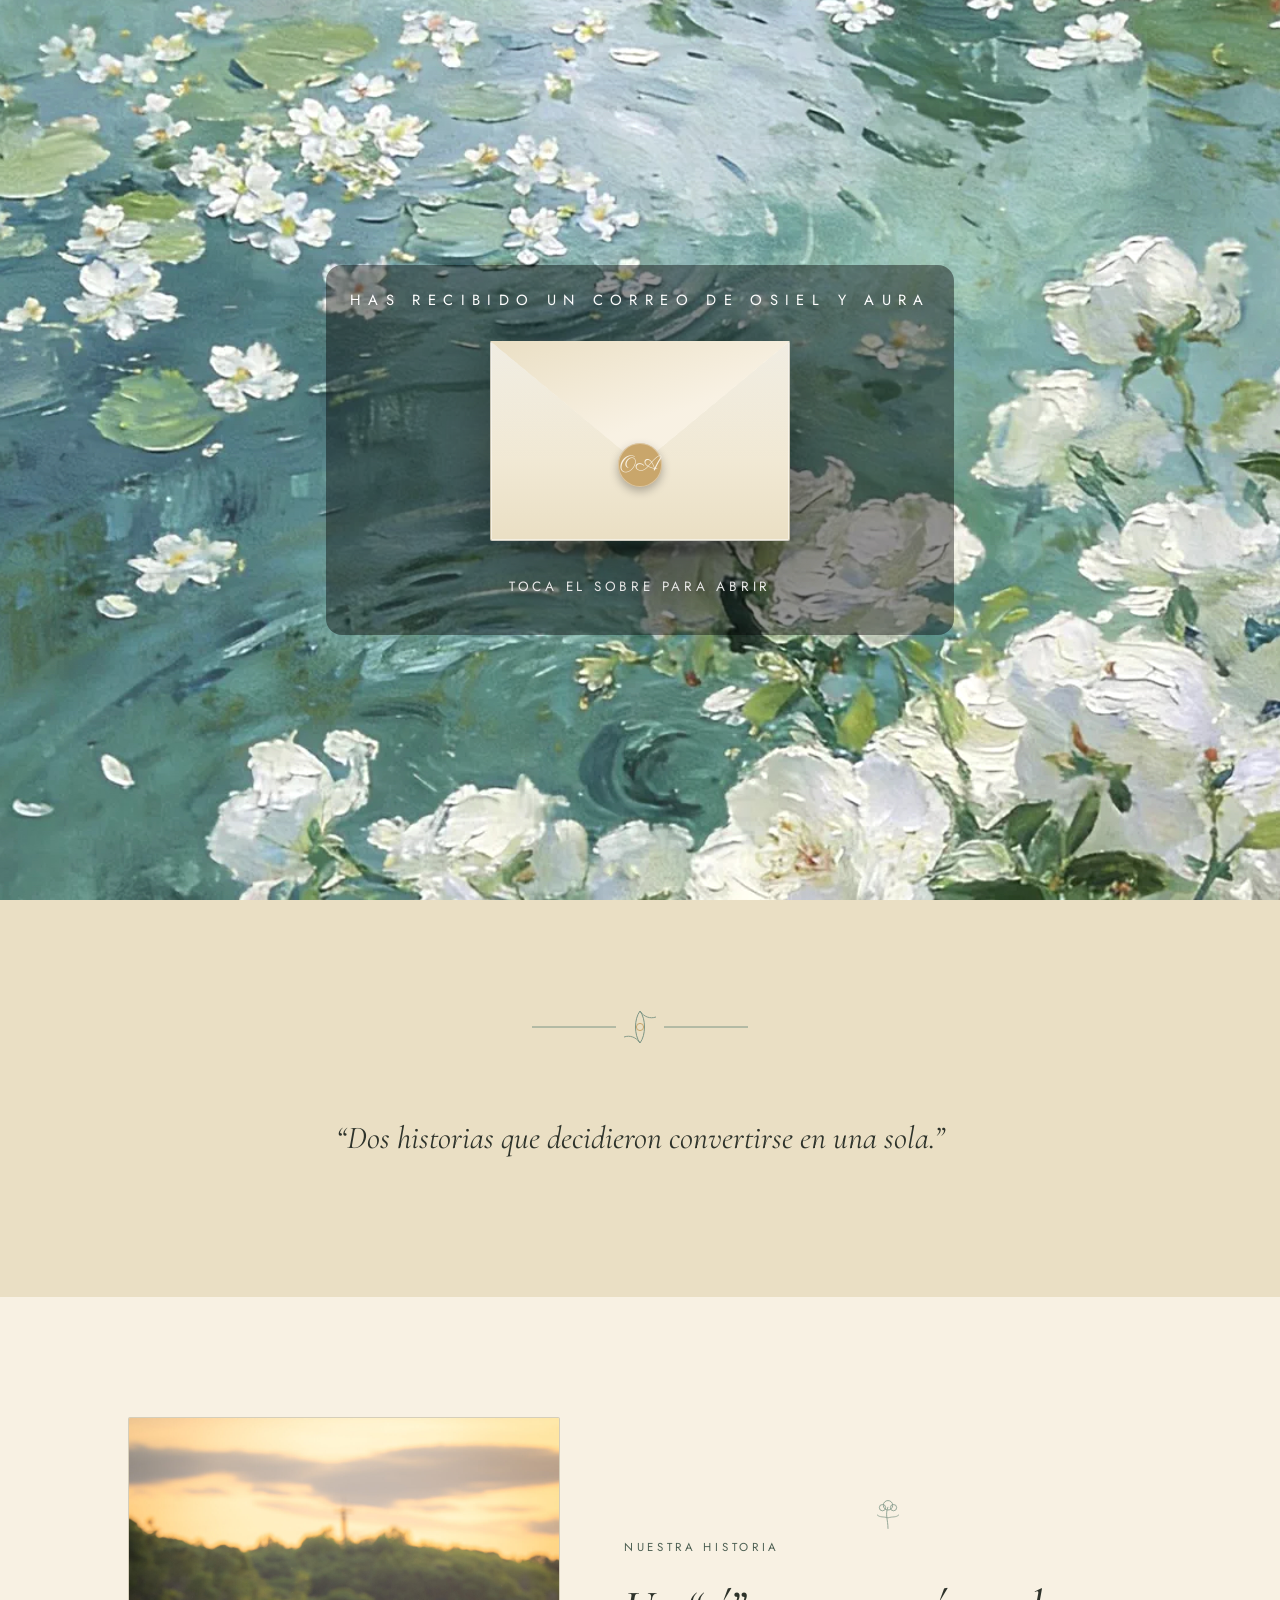
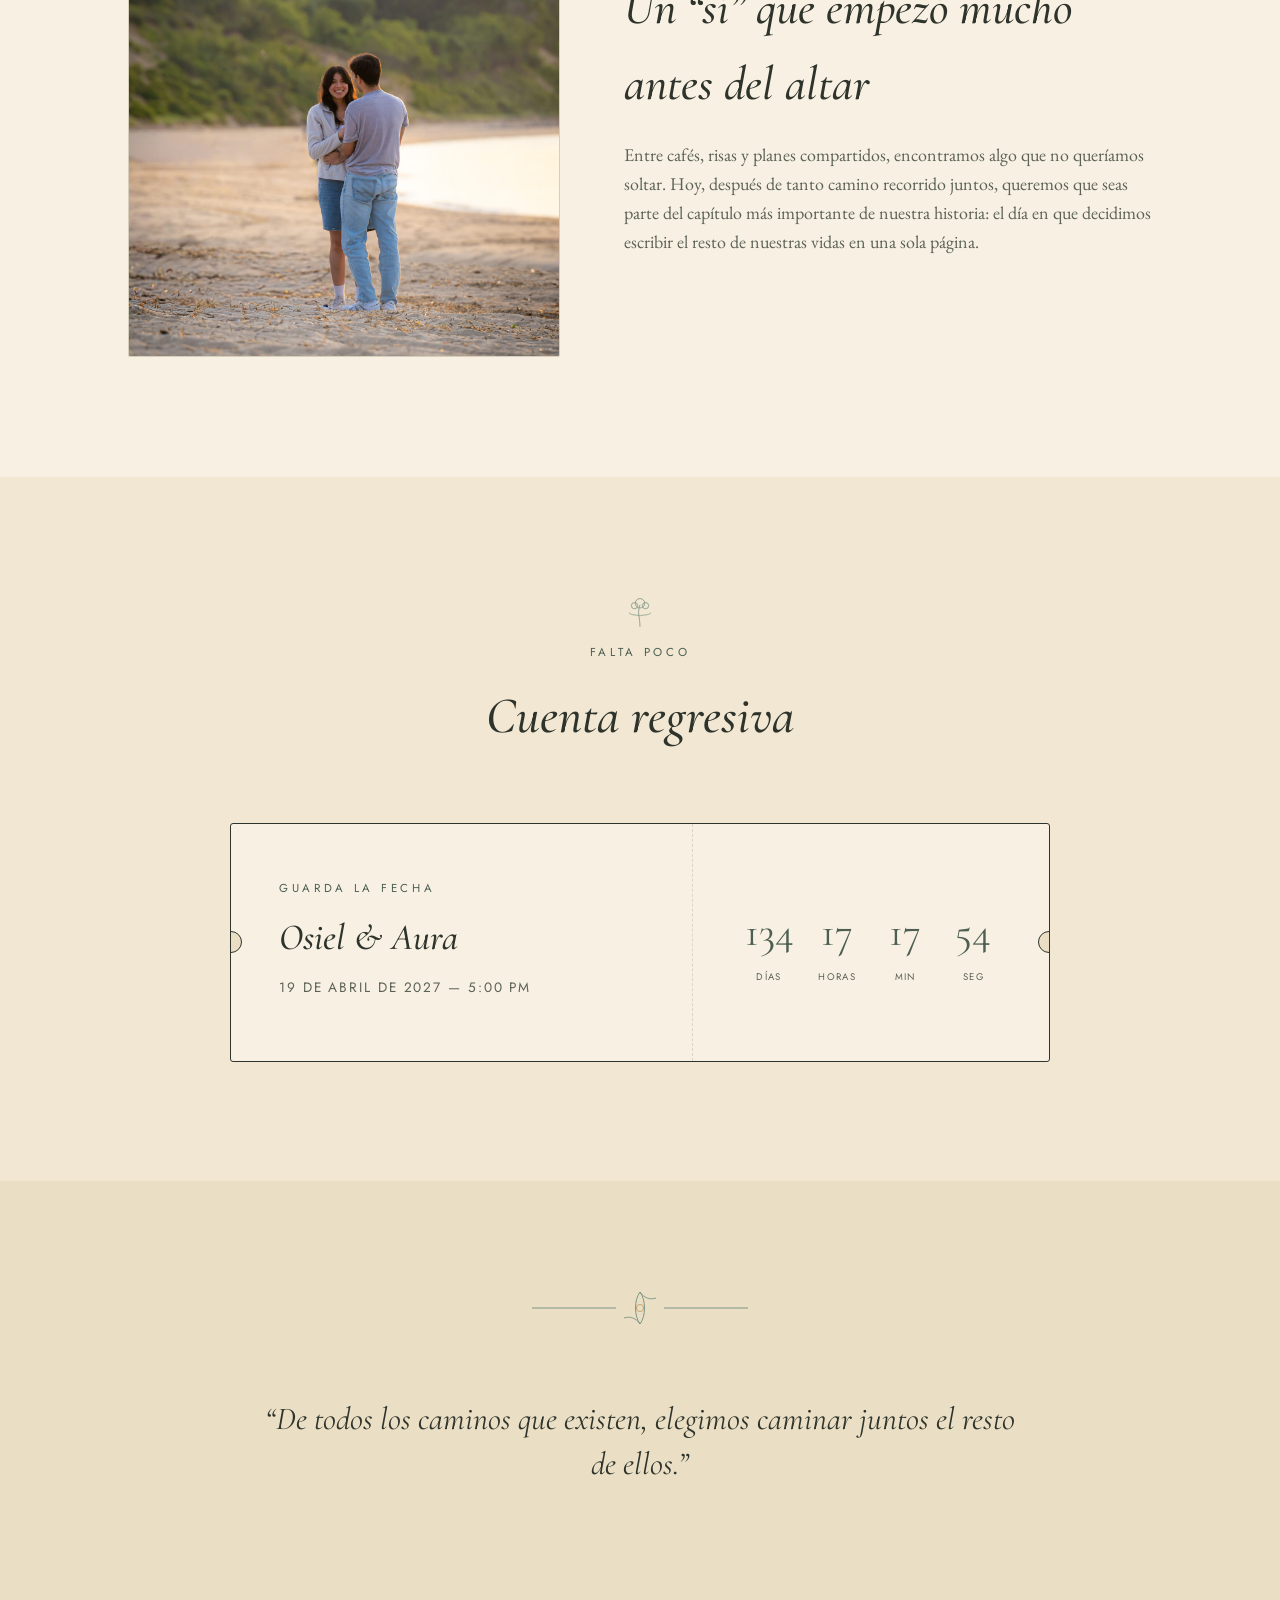
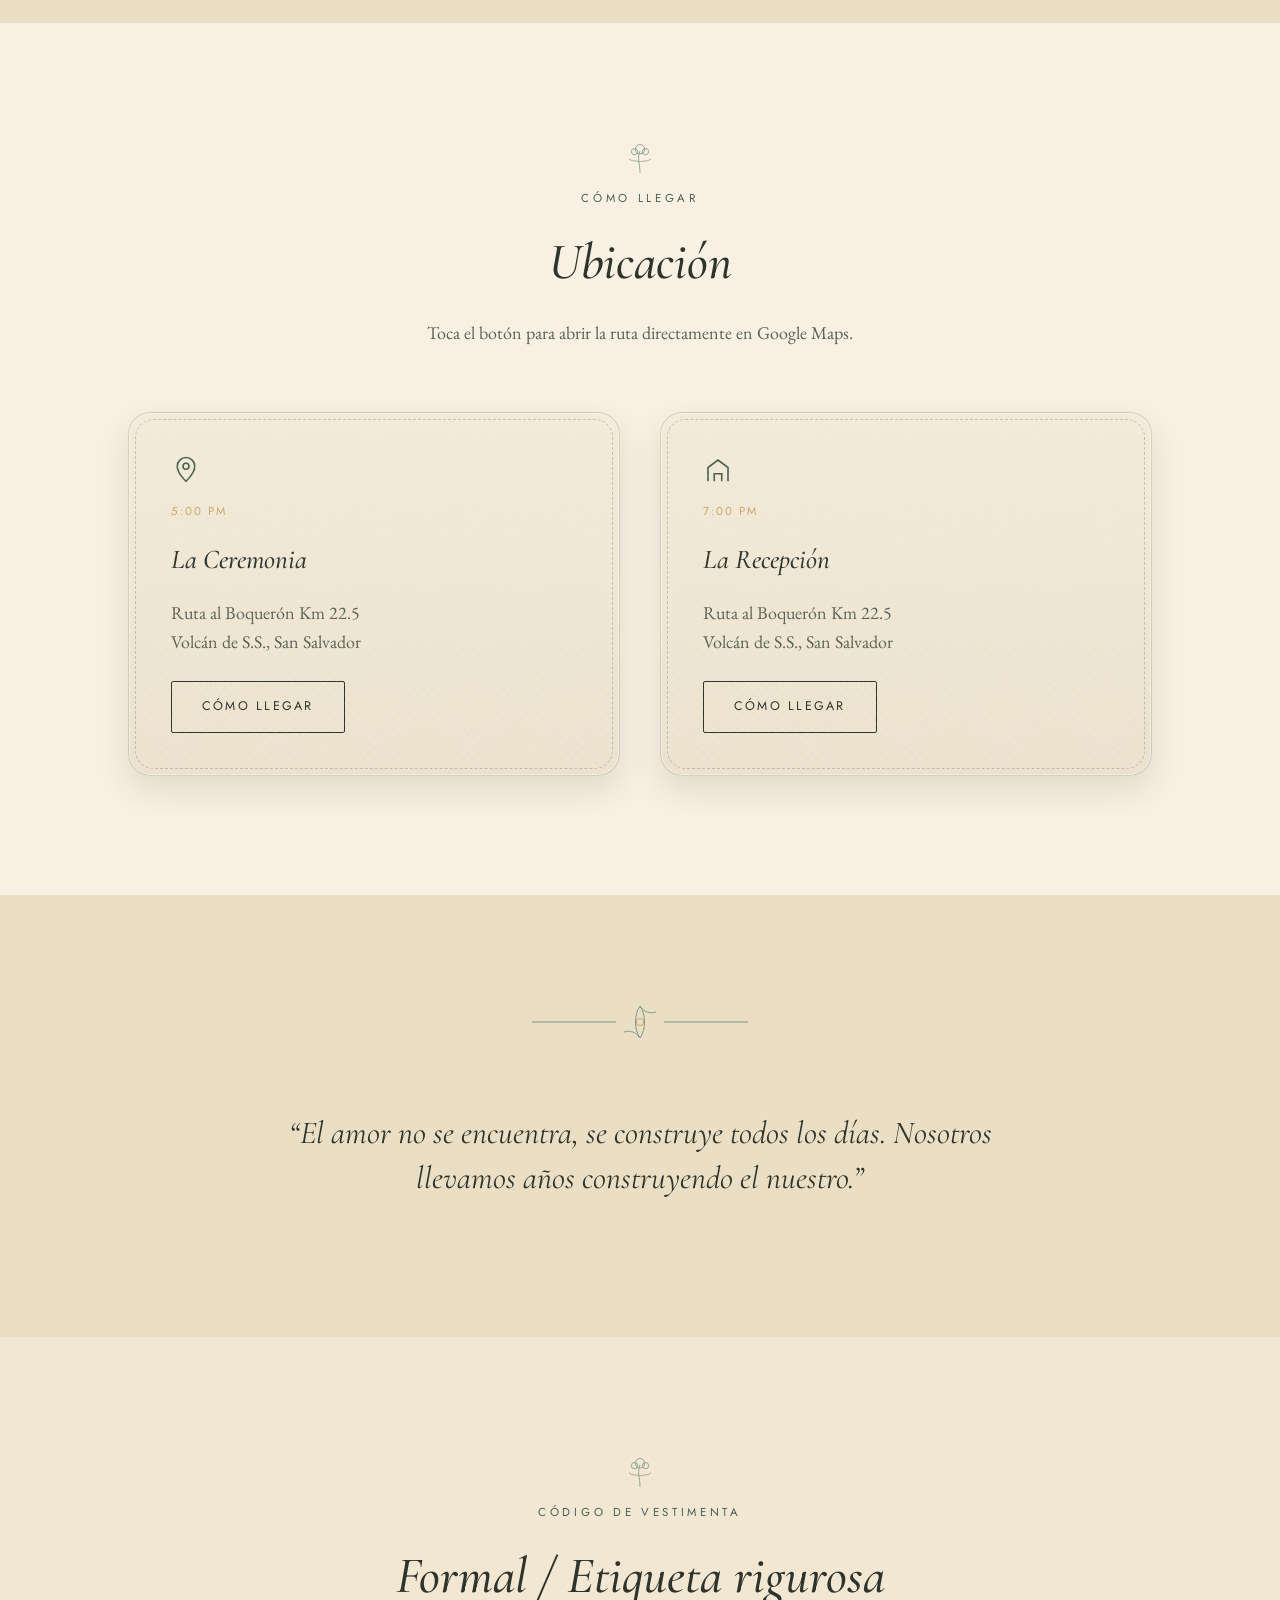
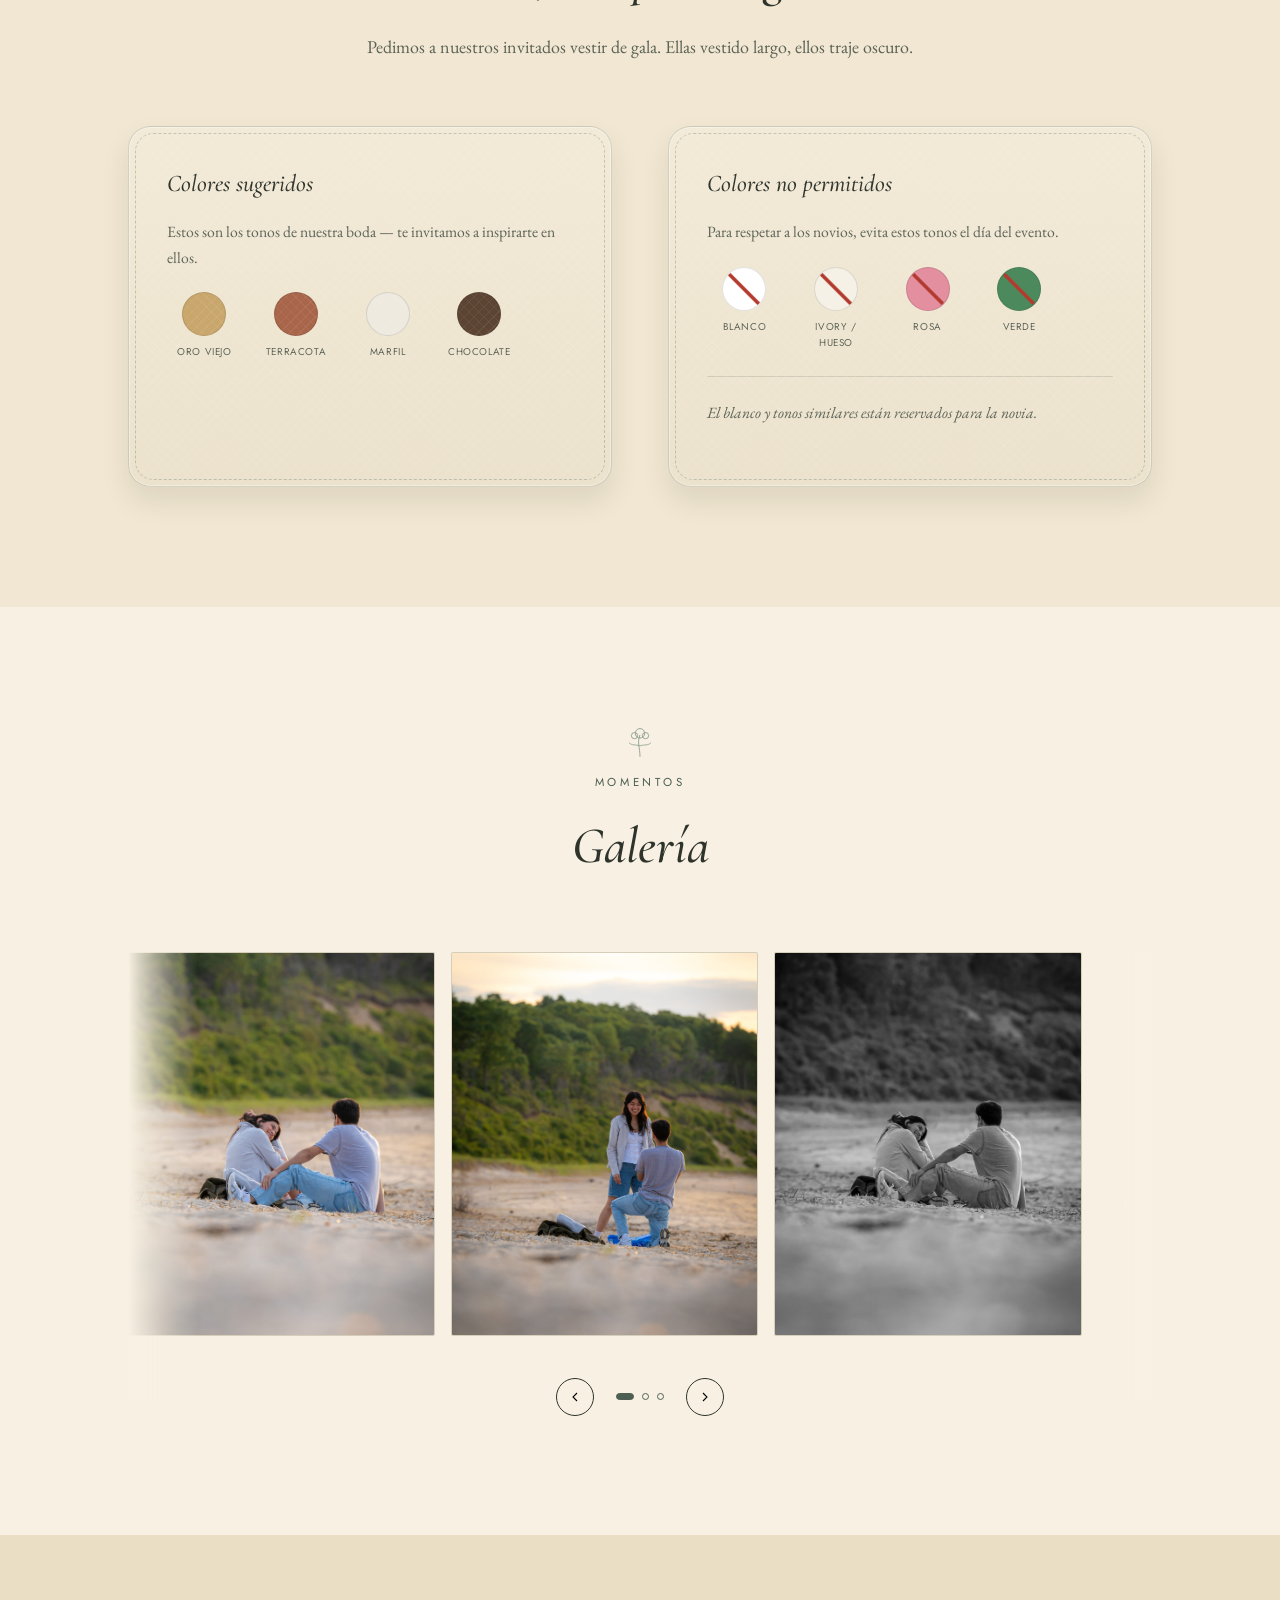
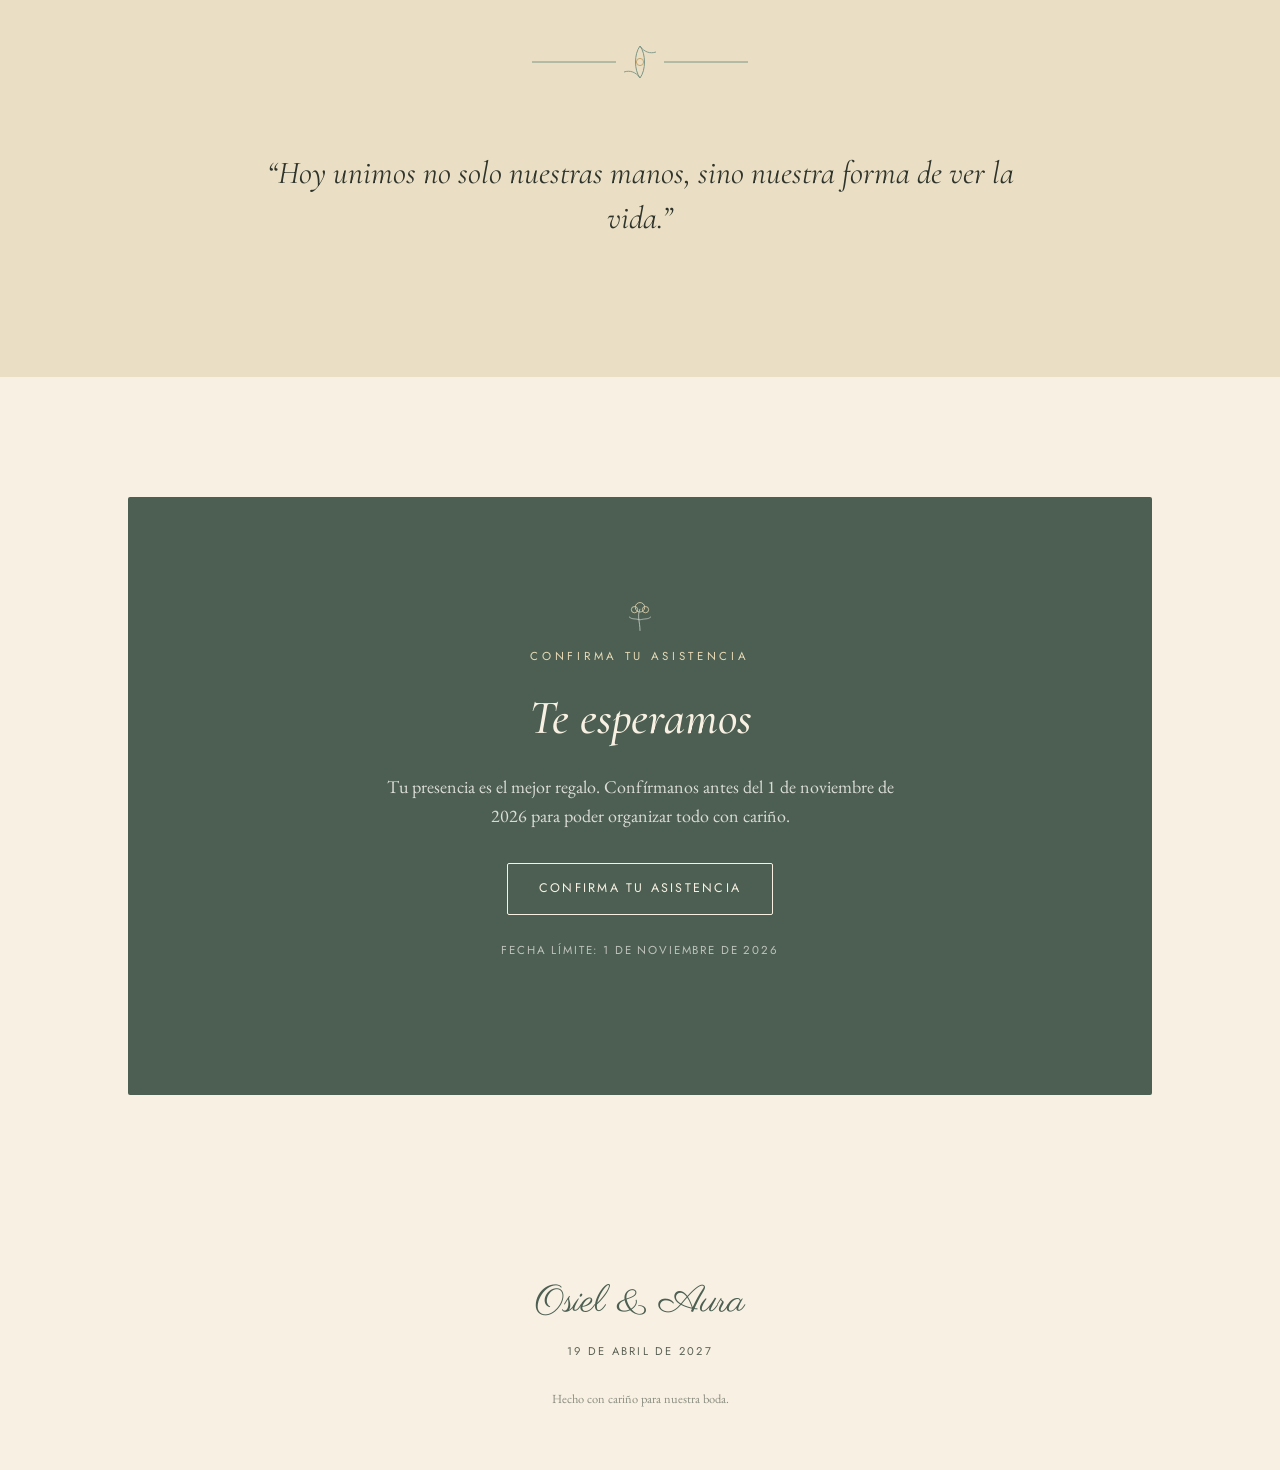
==== boda 2/index.html @ 76472715 "Remove extra intro text and keep envelope initials; update sewn style boxes" ====
<!DOCTYPE html>
<html lang="es">
<head>
<meta charset="UTF-8">
<meta name="viewport" content="width=device-width, initial-scale=1.0">
<title>Osiel &amp; Aura — Nos casamos</title>
<meta name="description" content="Acompáñanos a celebrar la boda de Osiel y Aura, 19 de abril de 2027.">

<link rel="preconnect" href="https://fonts.googleapis.com">
<link rel="preconnect" href="https://fonts.gstatic.com" crossorigin>
<link href="https://fonts.googleapis.com/css2?family=Cormorant+Garamond:ital,wght@0,400;0,500;0,600;1,400;1,500;1,600&family=EB+Garamond:ital,wght@0,400;0,500;1,400&family=Jost:wght@400;500;600&family=Parisienne&display=swap" rel="stylesheet">
<link rel="preload" as="image" href="assets/img/intro-fondo.jpg">

<link rel="stylesheet" href="assets/css/style.css">
</head>
<body class="no-scroll">

<!-- ============ SOBRE DE BIENVENIDA (intro animada) ============ -->
<div class="intro" id="intro" data-intro>
    <div class="intro__bg" data-bg="assets/img/intro-fondo.jpg"></div>
    <noscript><style>.intro__bg{background-image:url('assets/img/intro-fondo.jpg');}</style></noscript>

  <div class="intro__stage">
    <p class="intro__eyebrow reveal is-visible">Has recibido un correo de Osiel y Aura</p>

    <button type="button" class="envelope" data-envelope aria-label="Toca el sobre para abrir">
      <span class="envelope__shadow" aria-hidden="true"></span>

      <span class="envelope__card" aria-hidden="true">
        <span class="envelope__card-mono">O&amp;A</span>
        <span class="envelope__card-names">Osiel <span class="amp">&amp;</span> Aura</span>
        <span class="envelope__card-text">Con la bendición de Dios y nuestras familias,<br>nos casamos</span>
        <span class="envelope__card-date">19 de abril de 2027</span>
      </span>

      <span class="envelope__body" aria-hidden="true"></span>

      <span class="envelope__flap" aria-hidden="true">
        <span class="envelope__lace"><i></i><i></i></span>
      </span>

      <span class="envelope__seal" aria-hidden="true">OA</span>
    </button>

    <p class="intro__hint" data-intro-hint>Toca el sobre para abrir</p>
  </div>
</div>

<!-- ============ NAV ============ -->
<nav class="nav">
  <span class="nav__mono">Osiel &amp; Aura</span>
  <div class="nav__links">
    <a href="#historia">Historia</a>
    <a href="#cuenta">Fecha</a>
    <a href="#ubicacion">Ubicación</a>
    <a href="#vestimenta">Vestimenta</a>
    <a href="#galeria">Galería</a>
    <a href="#rsvp">RSVP</a>
  </div>
</nav>

<!-- ============ HERO ============ -->
<header class="hero">
  <div class="hero__frame" aria-hidden="true"></div>

  <svg class="floral floral--hero-left floral--sway" viewBox="0 0 120 150" fill="none" aria-hidden="true">
    <path d="M8 140 C20 110, 18 80, 40 55 C55 38, 60 20, 56 6" stroke="currentColor" stroke-width="1.1"/>
    <path d="M40 55 C28 50, 18 52, 8 44" stroke="currentColor" stroke-width="1"/>
    <path d="M40 55 C34 66, 24 70, 12 76" stroke="currentColor" stroke-width="1"/>
    <ellipse cx="10" cy="42" rx="10" ry="5" transform="rotate(-30 10 42)" stroke="currentColor" stroke-width="1"/>
    <ellipse cx="8" cy="78" rx="11" ry="5.5" transform="rotate(20 8 78)" stroke="currentColor" stroke-width="1"/>
    <g class="fl-bloom">
      <circle cx="56" cy="6" r="7" stroke="currentColor" stroke-width="1"/>
      <circle cx="50" cy="12" r="5" stroke="currentColor" stroke-width="1"/>
      <circle cx="61" cy="14" r="4.5" stroke="currentColor" stroke-width="1"/>
    </g>
    <circle cx="44" cy="30" r="3.4" stroke="currentColor" stroke-width="1"/>
  </svg>

  <svg class="floral floral--hero-right floral--sway" viewBox="0 0 120 150" fill="none" aria-hidden="true">
    <path d="M8 140 C20 110, 18 80, 40 55 C55 38, 60 20, 56 6" stroke="currentColor" stroke-width="1.1"/>
    <path d="M40 55 C28 50, 18 52, 8 44" stroke="currentColor" stroke-width="1"/>
    <path d="M40 55 C34 66, 24 70, 12 76" stroke="currentColor" stroke-width="1"/>
    <ellipse cx="10" cy="42" rx="10" ry="5" transform="rotate(-30 10 42)" stroke="currentColor" stroke-width="1"/>
    <ellipse cx="8" cy="78" rx="11" ry="5.5" transform="rotate(20 8 78)" stroke="currentColor" stroke-width="1"/>
    <g class="fl-bloom">
      <circle cx="56" cy="6" r="7" stroke="currentColor" stroke-width="1"/>
      <circle cx="50" cy="12" r="5" stroke="currentColor" stroke-width="1"/>
      <circle cx="61" cy="14" r="4.5" stroke="currentColor" stroke-width="1"/>
    </g>
    <circle cx="44" cy="30" r="3.4" stroke="currentColor" stroke-width="1"/>
  </svg>

  <svg class="monogram" viewBox="0 0 100 100" fill="none" aria-hidden="true">
    <circle cx="38" cy="50" r="26" stroke="currentColor" stroke-width="1.4"/>
    <circle cx="62" cy="50" r="26" stroke="currentColor" stroke-width="1.4"/>
  </svg>

  <p class="eyebrow hero__eyebrow">Nos casamos</p>
  <h1>Osiel<span class="amp">&amp;</span>Aura</h1>
  <p class="hero__date">19 de abril de 2027 · 5:00 PM</p>

  <div class="hero__scroll" aria-hidden="true">
    <span>Desliza</span>
    <span class="line"></span>
  </div>
</header>

<!-- ============ FRASE 1 ============ -->
<section class="divider reveal">
  <svg class="divider__leaf" viewBox="0 0 220 46" fill="none" aria-hidden="true">
    <path d="M2 23 H86" stroke="currentColor" stroke-width="1"/>
    <path d="M134 23 H218" stroke="currentColor" stroke-width="1"/>
    <g transform="translate(110 23)">
      <path d="M0 -16 C-6 -8, -6 8, 0 16 C6 8, 6 -8, 0 -16Z" stroke="currentColor" stroke-width="1"/>
      <path d="M0 -16 C4 -10, 10 -8, 16 -10" stroke="currentColor" stroke-width="0.9"/>
      <path d="M0 16 C-4 10, -10 8, -16 10" stroke="currentColor" stroke-width="0.9"/>
      <circle cx="0" cy="0" r="3.6" class="fl-bloom" stroke="currentColor" stroke-width="1"/>
    </g>
  </svg>
  <p>&ldquo;Dos historias que decidieron convertirse en una sola.&rdquo;</p>
</section>

<!-- ============ HISTORIA ============ -->
<section class="section" id="historia">
  <div class="wrap story">
    <div class="story__frame reveal">
      <img src="assets/img/portada.jpg" alt="Osiel y Aura" loading="lazy" decoding="async"
           onerror="this.style.display='none'; this.nextElementSibling.style.display='flex';">
      <div class="placeholder-label" style="display:none; height:100%; align-items:center; justify-content:center;">
        Foto de portada<br>(reemplaza en config.php)
      </div>
    </div>
    <div class="story__text reveal">
      <svg class="floral--head" viewBox="0 0 56 40" fill="none" aria-hidden="true">
        <path d="M28 38 C28 26, 24 20, 28 10" stroke="currentColor" stroke-width="1"/>
        <path d="M28 24 C22 22, 18 24, 14 20" stroke="currentColor" stroke-width="0.9"/>
        <path d="M28 24 C34 22, 38 24, 42 20" stroke="currentColor" stroke-width="0.9"/>
        <g class="fl-bloom">
          <circle cx="28" cy="8" r="6" stroke="currentColor" stroke-width="1"/>
          <circle cx="21" cy="11" r="4" stroke="currentColor" stroke-width="1"/>
          <circle cx="35" cy="11" r="4" stroke="currentColor" stroke-width="1"/>
        </g>
      </svg>
      <span class="eyebrow">Nuestra historia</span>
      <h2>Un “sí” que empezó mucho antes del altar</h2>
      <p>
        Entre cafés, risas y planes compartidos, encontramos algo que no queríamos soltar.
        Hoy, después de tanto camino recorrido juntos, queremos que seas parte del capítulo
        más importante de nuestra historia: el día en que decidimos escribir el resto de
        nuestras vidas en una sola página.
      </p>
    </div>
  </div>
</section>

<!-- ============ CUENTA REGRESIVA ============ -->
<section class="section section--alt" id="cuenta">
  <div class="wrap">
    <div class="section__head reveal">
      <svg class="floral--head" viewBox="0 0 56 40" fill="none" aria-hidden="true">
        <path d="M28 38 C28 26, 24 20, 28 10" stroke="currentColor" stroke-width="1"/>
        <path d="M28 24 C22 22, 18 24, 14 20" stroke="currentColor" stroke-width="0.9"/>
        <path d="M28 24 C34 22, 38 24, 42 20" stroke="currentColor" stroke-width="0.9"/>
        <g class="fl-bloom">
          <circle cx="28" cy="8" r="6" stroke="currentColor" stroke-width="1"/>
          <circle cx="21" cy="11" r="4" stroke="currentColor" stroke-width="1"/>
          <circle cx="35" cy="11" r="4" stroke="currentColor" stroke-width="1"/>
        </g>
      </svg>
      <span class="eyebrow">Falta poco</span>
      <h2>Cuenta regresiva</h2>
    </div>

    <div class="ticket reveal" data-countdown="2027-04-19T17:00:00+00:00">
      <div class="ticket__main">
        <span class="eyebrow">Guarda la fecha</span>
        <h3>Osiel &amp; Aura</h3>
        <p class="fecha">19 de abril de 2027 — 5:00 PM</p>
      </div>
      <div class="ticket__count">
        <div><div class="num" data-days>00</div><div class="lbl">Días</div></div>
        <div><div class="num" data-hours>00</div><div class="lbl">Horas</div></div>
        <div><div class="num" data-minutes>00</div><div class="lbl">Min</div></div>
        <div><div class="num" data-seconds>00</div><div class="lbl">Seg</div></div>
      </div>
    </div>
  </div>
</section>

<!-- ============ FRASE 2 ============ -->
<section class="divider reveal">
  <svg class="divider__leaf" viewBox="0 0 220 46" fill="none" aria-hidden="true">
    <path d="M2 23 H86" stroke="currentColor" stroke-width="1"/>
    <path d="M134 23 H218" stroke="currentColor" stroke-width="1"/>
    <g transform="translate(110 23)">
      <path d="M0 -16 C-6 -8, -6 8, 0 16 C6 8, 6 -8, 0 -16Z" stroke="currentColor" stroke-width="1"/>
      <path d="M0 -16 C4 -10, 10 -8, 16 -10" stroke="currentColor" stroke-width="0.9"/>
      <path d="M0 16 C-4 10, -10 8, -16 10" stroke="currentColor" stroke-width="0.9"/>
      <circle cx="0" cy="0" r="3.6" class="fl-bloom" stroke="currentColor" stroke-width="1"/>
    </g>
  </svg>
  <p>&ldquo;De todos los caminos que existen, elegimos caminar juntos el resto de ellos.&rdquo;</p>
</section>

<!-- ============ UBICACIÓN ============ -->
<section class="section" id="ubicacion">
  <div class="wrap">
    <div class="section__head reveal">
      <svg class="floral--head" viewBox="0 0 56 40" fill="none" aria-hidden="true">
        <path d="M28 38 C28 26, 24 20, 28 10" stroke="currentColor" stroke-width="1"/>
        <path d="M28 24 C22 22, 18 24, 14 20" stroke="currentColor" stroke-width="0.9"/>
        <path d="M28 24 C34 22, 38 24, 42 20" stroke="currentColor" stroke-width="0.9"/>
        <g class="fl-bloom">
          <circle cx="28" cy="8" r="6" stroke="currentColor" stroke-width="1"/>
          <circle cx="21" cy="11" r="4" stroke="currentColor" stroke-width="1"/>
          <circle cx="35" cy="11" r="4" stroke="currentColor" stroke-width="1"/>
        </g>
      </svg>
      <span class="eyebrow">Cómo llegar</span>
      <h2>Ubicación</h2>
      <p>Toca el botón para abrir la ruta directamente en Google Maps.</p>
    </div>

    <div class="venues">
      <div class="venue-card reveal">
        <svg class="venue-card__icon" viewBox="0 0 24 24" fill="none" stroke="currentColor" stroke-width="1.3">
          <path d="M12 21s7-6.4 7-12a7 7 0 1 0-14 0c0 5.6 7 12 7 12Z"/>
          <circle cx="12" cy="9" r="2.4"/>
        </svg>
        <span class="hora">5:00 PM</span>
        <h3>La Ceremonia</h3>
        <p class="dir">Ruta al Boquerón Km 22.5<br>Volcán de S.S., San Salvador</p>
        <a class="btn" href="https://www.google.com/maps/dir/?api=1&amp;destination=13.7523698%2C-89.2667931" target="_blank" rel="noopener">Cómo llegar</a>
      </div>

      <div class="venue-card reveal">
        <svg class="venue-card__icon" viewBox="0 0 24 24" fill="none" stroke="currentColor" stroke-width="1.3">
          <path d="M4 21V10l8-6 8 6v11"/>
          <path d="M9 21v-6h6v6"/>
        </svg>
        <span class="hora">7:00 PM</span>
        <h3>La Recepción</h3>
        <p class="dir">Ruta al Boquerón Km 22.5<br>Volcán de S.S., San Salvador</p>
        <a class="btn" href="https://www.google.com/maps/dir/?api=1&amp;destination=13.7523698%2C-89.2667931" target="_blank" rel="noopener">Cómo llegar</a>
      </div>
    </div>
  </div>
</section>

<!-- ============ FRASE 3 ============ -->
<section class="divider reveal">
  <svg class="divider__leaf" viewBox="0 0 220 46" fill="none" aria-hidden="true">
    <path d="M2 23 H86" stroke="currentColor" stroke-width="1"/>
    <path d="M134 23 H218" stroke="currentColor" stroke-width="1"/>
    <g transform="translate(110 23)">
      <path d="M0 -16 C-6 -8, -6 8, 0 16 C6 8, 6 -8, 0 -16Z" stroke="currentColor" stroke-width="1"/>
      <path d="M0 -16 C4 -10, 10 -8, 16 -10" stroke="currentColor" stroke-width="0.9"/>
      <path d="M0 16 C-4 10, -10 8, -16 10" stroke="currentColor" stroke-width="0.9"/>
      <circle cx="0" cy="0" r="3.6" class="fl-bloom" stroke="currentColor" stroke-width="1"/>
    </g>
  </svg>
  <p>&ldquo;El amor no se encuentra, se construye todos los días. Nosotros llevamos años construyendo el nuestro.&rdquo;</p>
</section>

<!-- ============ VESTIMENTA ============ -->
<section class="section section--alt" id="vestimenta">
  <div class="wrap">
    <div class="section__head reveal">
      <svg class="floral--head" viewBox="0 0 56 40" fill="none" aria-hidden="true">
        <path d="M28 38 C28 26, 24 20, 28 10" stroke="currentColor" stroke-width="1"/>
        <path d="M28 24 C22 22, 18 24, 14 20" stroke="currentColor" stroke-width="0.9"/>
        <path d="M28 24 C34 22, 38 24, 42 20" stroke="currentColor" stroke-width="0.9"/>
        <g class="fl-bloom">
          <circle cx="28" cy="8" r="6" stroke="currentColor" stroke-width="1"/>
          <circle cx="21" cy="11" r="4" stroke="currentColor" stroke-width="1"/>
          <circle cx="35" cy="11" r="4" stroke="currentColor" stroke-width="1"/>
        </g>
      </svg>
      <span class="eyebrow">Código de vestimenta</span>
      <h2>Formal / Etiqueta rigurosa</h2>
      <p>Pedimos a nuestros invitados vestir de gala. Ellas vestido largo, ellos traje oscuro.</p>
    </div>

    <div class="dresscode">
      <div class="dresscode__box reveal">
        <h3>Colores sugeridos</h3>
        <p>Estos son los tonos de nuestra boda — te invitamos a inspirarte en ellos.</p>
        <div class="swatches">
                      <div class="swatch">
              <div class="swatch__dot" style="background:#C9A66B"></div>
              <span class="swatch__name">Oro viejo</span>
            </div>
                      <div class="swatch">
              <div class="swatch__dot" style="background:#A8654A"></div>
              <span class="swatch__name">Terracota</span>
            </div>
                      <div class="swatch">
              <div class="swatch__dot" style="background:#EFEAE0"></div>
              <span class="swatch__name">Marfil</span>
            </div>
                      <div class="swatch">
              <div class="swatch__dot" style="background:#5C4433"></div>
              <span class="swatch__name">Chocolate</span>
            </div>
                  </div>
      </div>

      <div class="dresscode__box reveal">
        <h3>Colores no permitidos</h3>
        <p>Para respetar a los novios, evita estos tonos el día del evento.</p>
        <div class="swatches">
                      <div class="swatch swatch--no">
              <div class="swatch__dot" style="background:#FFFFFF"></div>
              <span class="swatch__name">Blanco</span>
            </div>
                      <div class="swatch swatch--no">
              <div class="swatch__dot" style="background:#F5F1E6"></div>
              <span class="swatch__name">Ivory / Hueso</span>
            </div>
                      <div class="swatch swatch--no">
              <div class="swatch__dot" style="background:#E38FA0"></div>
              <span class="swatch__name">Rosa</span>
            </div>
                      <div class="swatch swatch--no">
              <div class="swatch__dot" style="background:#4C8A5E"></div>
              <span class="swatch__name">Verde</span>
            </div>
                  </div>
        <p class="dresscode__note">El blanco y tonos similares están reservados para la novia.</p>
      </div>
    </div>
  </div>
</section>

<!-- ============ GALERÍA ============ -->
<section class="section" id="galeria">
  <div class="wrap">
    <div class="section__head reveal">
      <svg class="floral--head" viewBox="0 0 56 40" fill="none" aria-hidden="true">
        <path d="M28 38 C28 26, 24 20, 28 10" stroke="currentColor" stroke-width="1"/>
        <path d="M28 24 C22 22, 18 24, 14 20" stroke="currentColor" stroke-width="0.9"/>
        <path d="M28 24 C34 22, 38 24, 42 20" stroke="currentColor" stroke-width="0.9"/>
        <g class="fl-bloom">
          <circle cx="28" cy="8" r="6" stroke="currentColor" stroke-width="1"/>
          <circle cx="21" cy="11" r="4" stroke="currentColor" stroke-width="1"/>
          <circle cx="35" cy="11" r="4" stroke="currentColor" stroke-width="1"/>
        </g>
      </svg>
      <span class="eyebrow">Momentos</span>
      <h2>Galería</h2>
    </div>

    <div class="gallery reveal">
      <div class="gallery__track" data-gallery-track data-autoplay="4200">
                  <div class="gallery__item">
            <img src="assets/img/foto1.jpg" alt="Foto 1 de Osiel y Aura" loading="lazy" decoding="async"
                 onerror="this.style.display='none'; this.nextElementSibling.style.display='flex';">
            <div class="placeholder-label" style="display:none; height:100%; align-items:center; justify-content:center;">
              Foto 1            </div>
          </div>
                  <div class="gallery__item">
            <img src="assets/img/foto2.jpg" alt="Foto 2 de Osiel y Aura" loading="lazy" decoding="async"
                 onerror="this.style.display='none'; this.nextElementSibling.style.display='flex';">
            <div class="placeholder-label" style="display:none; height:100%; align-items:center; justify-content:center;">
              Foto 2            </div>
          </div>
                  <div class="gallery__item">
            <img src="assets/img/foto3.jpg" alt="Foto 3 de Osiel y Aura" loading="lazy" decoding="async"
                 onerror="this.style.display='none'; this.nextElementSibling.style.display='flex';">
            <div class="placeholder-label" style="display:none; height:100%; align-items:center; justify-content:center;">
              Foto 3            </div>
          </div>
              </div>
      <div class="gallery__nav">
        <button type="button" data-gallery-prev aria-label="Foto anterior">
          <svg width="16" height="16" viewBox="0 0 24 24" fill="none" stroke="currentColor" stroke-width="1.6"><path d="M15 18l-6-6 6-6"/></svg>
        </button>
        <div class="gallery__dots" data-gallery-dots></div>
        <button type="button" data-gallery-next aria-label="Foto siguiente">
          <svg width="16" height="16" viewBox="0 0 24 24" fill="none" stroke="currentColor" stroke-width="1.6"><path d="M9 6l6 6-6 6"/></svg>
        </button>
      </div>
    </div>
  </div>
</section>

<!-- ============ FRASE 4 ============ -->
<section class="divider reveal">
  <svg class="divider__leaf" viewBox="0 0 220 46" fill="none" aria-hidden="true">
    <path d="M2 23 H86" stroke="currentColor" stroke-width="1"/>
    <path d="M134 23 H218" stroke="currentColor" stroke-width="1"/>
    <g transform="translate(110 23)">
      <path d="M0 -16 C-6 -8, -6 8, 0 16 C6 8, 6 -8, 0 -16Z" stroke="currentColor" stroke-width="1"/>
      <path d="M0 -16 C4 -10, 10 -8, 16 -10" stroke="currentColor" stroke-width="0.9"/>
      <path d="M0 16 C-4 10, -10 8, -16 10" stroke="currentColor" stroke-width="0.9"/>
      <circle cx="0" cy="0" r="3.6" class="fl-bloom" stroke="currentColor" stroke-width="1"/>
    </g>
  </svg>
  <p>&ldquo;Hoy unimos no solo nuestras manos, sino nuestra forma de ver la vida.&rdquo;</p>
</section>

<!-- ============ RSVP ============ -->
<section class="section" id="rsvp">
  <div class="wrap">
    <div class="rsvp reveal">
      <svg class="floral--head floral--head-light" viewBox="0 0 56 40" fill="none" aria-hidden="true">
        <path d="M28 38 C28 26, 24 20, 28 10" stroke="currentColor" stroke-width="1"/>
        <path d="M28 24 C22 22, 18 24, 14 20" stroke="currentColor" stroke-width="0.9"/>
        <path d="M28 24 C34 22, 38 24, 42 20" stroke="currentColor" stroke-width="0.9"/>
        <g class="fl-bloom">
          <circle cx="28" cy="8" r="6" stroke="currentColor" stroke-width="1"/>
          <circle cx="21" cy="11" r="4" stroke="currentColor" stroke-width="1"/>
          <circle cx="35" cy="11" r="4" stroke="currentColor" stroke-width="1"/>
        </g>
      </svg>
      <span class="eyebrow">Confirma tu asistencia</span>
      <h2>Te esperamos</h2>
      <p>Tu presencia es el mejor regalo. Confírmanos antes del 1 de noviembre de 2026 para poder organizar todo con cariño.</p>
      <a class="btn" href="https://wa.me/520000000000?text=Hola%2C+confirmo+mi+asistencia+a+la+boda+de+Osiel+y+Aura+%F0%9F%92%8D" target="_blank" rel="noopener">
        Confirma tu asistencia
      </a>
      <p class="limite">Fecha límite: 1 de noviembre de 2026</p>
    </div>
  </div>
</section>

<!-- ============ FOOTER ============ -->
<footer>
  <div class="mono">Osiel &amp; Aura</div>
  <div class="fecha">19 de abril de 2027</div>
  <p class="made">Hecho con cariño para nuestra boda.</p>
</footer>

<script src="assets/js/script.js"></script>
</body>
</html>
---- boda 2/assets/css/style.css ----
/* ==========================================================
   OSIEL & AURA — Hoja de estilos
   Sistema de diseño: papel + tinta + salvia + oro viejo
   ========================================================== */

:root{
  /* Paleta "papel de carta" — arena suave + verde salvia neblina + oro,
     tomada de la pintura de flores blancas sobre el agua */
  --paper:      #F8F1E3;
  --paper-2:    #F1E7D2;
  --linen:      #EADFC4;
  --ink:        #2E332B;
  --ink-soft:   #5B6255;
  --sage:       #7C9585;
  --sage-dark:  #4C5F52;
  --sage-mist:  #A9C0AE;
  --gold:       #C9A66B;
  --gold-soft:  #E7D9B6;
  --line:       rgba(46,51,43,0.14);
  --lace:       #FBF7EC;

  --display: "Cormorant Garamond", serif;
  --body:    "EB Garamond", serif;
  --utility: "Jost", sans-serif;
  --script:  "Parisienne", cursive;

  --max-w: 1120px;
  --gap: clamp(1.5rem, 4vw, 3.5rem);
}

*,*::before,*::after{ box-sizing:border-box; }

html{ scroll-behavior:smooth; }

body{
  margin:0;
  background:var(--paper);
  color:var(--ink);
  font-family:var(--body);
  font-size:18px;
  line-height:1.6;
  -webkit-font-smoothing:antialiased;
}

img{ max-width:100%; display:block; }

.wrap{
  max-width:var(--max-w);
  margin-inline:auto;
  padding-inline:clamp(1.25rem, 5vw, 3rem);
}

h1,h2,h3{
  font-family:var(--display);
  font-weight:500;
  margin:0;
  color:var(--ink);
}

.eyebrow{
  font-family:var(--utility);
  font-size:0.72rem;
  letter-spacing:0.32em;
  text-transform:uppercase;
  color:var(--sage-dark);
}

a{ color:inherit; }

/* focus visibility */
a:focus-visible, button:focus-visible{
  outline:2px solid var(--sage);
  outline-offset:3px;
}

@media (prefers-reduced-motion: reduce){
  *{ animation-duration:0.001ms !important; animation-iteration-count:1 !important; transition-duration:0.001ms !important; scroll-behavior:auto !important; }
}

/* ---------- Botón utilidad ---------- */
.btn{
  display:inline-flex;
  align-items:center;
  gap:0.6rem;
  font-family:var(--utility);
  font-size:0.78rem;
  letter-spacing:0.18em;
  text-transform:uppercase;
  text-decoration:none;
  padding:0.95rem 1.9rem;
  border:1px solid var(--ink);
  border-radius:2px;
  color:var(--ink);
  background:transparent;
  cursor:pointer;
  transition:background .35s ease, color .35s ease, border-color .35s ease;
}
.btn:hover{ background:var(--ink); color:var(--paper); }

.btn--solid{ background:var(--sage-dark); color:var(--paper); border-color:var(--sage-dark); }
.btn--solid:hover{ background:var(--ink); border-color:var(--ink); }

/* ==========================================================
   INTRO — Sobre de bienvenida animado
   ========================================================== */
html.locked, body.no-scroll{ overflow:hidden; height:100%; }

.intro{
  position:fixed; inset:0; z-index:200;
  display:flex; align-items:center; justify-content:center;
  overflow:hidden;
  background:var(--ink);
}
.intro__bg{
  position:absolute; inset:0;
  background-size:cover; background-position:center;
  transform:scale(1.08);
  filter:saturate(0.92) brightness(1.02);
  animation:bgDrift 18s ease-in-out infinite alternate;
}
@keyframes bgDrift{
  0%{ transform:scale(1.08) translate(0,0); }
  100%{ transform:scale(1.14) translate(-1.2%, -1%); }
}
.intro__scrim{
  position:absolute; inset:0;
  background:
    linear-gradient(to bottom, rgba(0,0,0,0.52), rgba(0,0,0,0.68) 55%, rgba(0,0,0,0.82)),
    linear-gradient(120deg, rgba(0,0,0,0.25), rgba(201,166,107,0.12));
}
@media (prefers-reduced-motion: reduce){
  .intro__bg{ animation:none !important; }
}

.intro__stage{
  position:relative; z-index:2;
  display:flex; flex-direction:column; align-items:center;
  padding:1.5rem;
  perspective:1600px;
}

.intro__stage::before{
  content:'';
  position:absolute;
  inset:0;
  background:rgba(0,0,0,0.42);
  border-radius:1rem;
  pointer-events:none;
  z-index:-1;
}

.intro__eyebrow{
  font-family:var(--utility);
  font-size:0.92rem;
  letter-spacing:0.5em;
  text-transform:uppercase;
  color:#ffffff;
  margin:0 0 1.8rem;
  text-align:center;
  text-shadow:0 2px 18px rgba(0,0,0,0.5);
}

.intro__hint{
  margin-top:2.2rem;
  font-family:var(--utility);
  font-size:0.84rem;
  letter-spacing:0.28em;
  text-transform:uppercase;
  color:#ffffff;
  text-align:center;
  text-shadow:0 2px 18px rgba(0,0,0,0.5);
  animation:hintPulse 2.4s ease-in-out infinite;
}
@keyframes hintPulse{ 0%,100%{ opacity:0.55; } 50%{ opacity:1; } }

/* ---- El sobre ---- */
.envelope{
  position:relative;
  width:min(78vw, 300px);
  aspect-ratio:3/2;
  background:none;
  border:none;
  padding:0;
  cursor:pointer;
  transform-style:preserve-3d;
  filter:drop-shadow(0 18px 34px rgba(0,0,0,0.4));
}

.envelope__shadow{
  position:absolute; left:6%; right:6%; bottom:-18px; height:22px;
  background:radial-gradient(ellipse at center, rgba(0,0,0,0.45), transparent 70%);
  transition:transform .6s ease, opacity .6s ease;
}

.envelope__body{
  position:absolute; inset:0;
  background:
    linear-gradient(180deg, var(--lace) 0%, var(--linen) 100%);
  border:1px solid rgba(43,46,40,0.22);
  border-radius:2px;
  box-shadow: inset 0 0 0 1px rgba(255,255,255,0.5);
}
.envelope__body::before, .envelope__body::after{
  content:""; position:absolute; top:0; width:52%; height:100%;
  background:linear-gradient(180deg, rgba(43,46,40,0.05), transparent 60%);
}
.envelope__body::before{ left:0; clip-path:polygon(0 0, 100% 50%, 0 100%); }
.envelope__body::after{ right:0; clip-path:polygon(100% 0, 0 50%, 100% 100%); }

.envelope__card{
  position:absolute;
  left:50%; top:14%;
  width:82%; height:78%;
  transform:translate(-50%, 6%) scale(0.9);
  background:var(--paper);
  border:1px solid var(--line);
  border-radius:1px;
  box-shadow:0 10px 24px rgba(0,0,0,0.28);
  display:flex; flex-direction:column; align-items:center; justify-content:center;
  gap:0.35rem;
  padding:1.1rem 0.9rem;
  opacity:0;
  z-index:1;
  transition:transform .9s cubic-bezier(.22,.9,.32,1) .05s, opacity .7s ease .05s;
  text-align:center;
}
.envelope__card-mono{
  font-family:var(--script);
  font-size:1.9rem;
  color:var(--sage-dark);
  line-height:1;
}
.envelope__card-names{
  font-family:var(--display); font-style:italic;
  font-size:1rem;
  color:var(--ink);
  margin-top:0.3rem;
}
.envelope__card-names .amp{ color:var(--gold); padding:0 0.15em; }
.envelope__card-text{
  font-family:var(--body);
  font-size:0.66rem;
  line-height:1.5;
  color:var(--ink-soft);
  margin-top:0.35rem;
  max-width:22ch;
}
.envelope__card-date{
  font-family:var(--utility);
  font-size:0.6rem;
  letter-spacing:0.18em;
  text-transform:uppercase;
  color:var(--gold);
  margin-top:0.5rem;
}

.envelope__flap{
  position:absolute; left:0; top:0; width:100%; height:62%;
  clip-path:polygon(0 0, 100% 0, 50% 100%);
  background:linear-gradient(160deg, var(--linen), var(--paper) 60%);
  border-bottom:1px solid rgba(43,46,40,0.12);
  transform-origin:top center;
  transform-style:preserve-3d;
  transition:transform 1s cubic-bezier(.22,.9,.32,1);
  z-index:2;
  box-shadow:0 1px 0 rgba(43,46,40,0.08);
}

/* Encaje que recorre los dos bordes diagonales de la solapa,
   igual que en los sobres de referencia (se encuentran en la punta inferior) */
.envelope__lace{ position:absolute; inset:0; pointer-events:none; z-index:3; }
.envelope__lace i{
  position:absolute; top:0; left:0;
  width:64.9%; height:13px;
  transform-origin:0 0;
  background-image:
    radial-gradient(circle at 7px 6.5px, transparent 5px, var(--lace) 5.4px, var(--lace) 6.4px, transparent 6.8px);
  background-size:13px 13px;
  background-repeat:repeat-x;
  filter:drop-shadow(0 1px 0 rgba(43,46,40,0.12));
  opacity:0.95;
}
.envelope__lace i:first-child{ transform:rotate(39.6deg); }
.envelope__lace i:last-child{ left:auto; right:0; transform-origin:100% 0; transform:rotate(-39.6deg); }

.envelope__seal{
  position:absolute; left:50%; top:62%; transform:translate(-50%, -50%);
  width:44px; height:44px; border-radius:50%;
  background:var(--gold);
  color:var(--paper);
  display:flex; align-items:center; justify-content:center;
  font-family:var(--script);
  font-size:1.3rem;
  box-shadow:0 4px 10px rgba(0,0,0,0.28), inset 0 0 0 1px rgba(255,255,255,0.35);
  z-index:4;
  transition:opacity .35s ease, transform .5s ease;
}
.envelope.is-open .envelope__seal{
  opacity:0;
  transform:translate(-50%, -50%) scale(0.6);
}

/* ---- Estado abierto ---- */
.envelope.is-open .envelope__flap{
  transform:rotateX(-178deg) translateY(-1px);
  z-index:0;
}
.envelope.is-open .envelope__card{
  transform:translate(-50%, -78%) scale(1);
  opacity:1;
  z-index:3;
  transition:transform 1s cubic-bezier(.22,.9,.32,1) .35s, opacity .6s ease .35s;
}
.envelope.is-open .envelope__shadow{ transform:scaleX(1.15); opacity:0.6; }

/* ---- Salida del sobre / revelado del sitio ---- */
.intro.is-leaving{
  animation:introOut .9s ease forwards;
}
@keyframes introOut{
  0%{ opacity:1; }
  100%{ opacity:0; visibility:hidden; }
}
.intro.is-leaving .intro__stage{
  animation:stageOut .8s ease forwards;
}
@keyframes stageOut{
  0%{ transform:translateY(0) scale(1); opacity:1; }
  100%{ transform:translateY(-24px) scale(0.96); opacity:0; }
}

@media (prefers-reduced-motion: reduce){
  .envelope__flap, .envelope__card, .envelope__shadow{ transition:none !important; }
  .intro.is-leaving, .intro.is-leaving .intro__stage{ animation:none !important; opacity:0 !important; visibility:hidden !important; }
}

/* ==========================================================
   FLORES — ilustración lineal estilo "Bridgerton"
   ========================================================== */
.floral{
  position:absolute;
  pointer-events:none;
  color:var(--sage);
  opacity:0.85;
  z-index:1;
}
.floral .fl-bloom{ color:var(--gold); }
.floral--sway{ animation:florSway 7s ease-in-out infinite; transform-origin:50% 100%; }
@keyframes florSway{
  0%,100%{ transform:rotate(-1.4deg); }
  50%{ transform:rotate(1.6deg); }
}
.floral--hero-left{ top:8%; left:2%; width:clamp(70px,10vw,130px); transform:rotate(-8deg); }
.floral--hero-right{ top:6%; right:2%; width:clamp(70px,10vw,130px); transform:rotate(184deg); }
.floral--head{
  position:relative; display:block; width:44px; margin:0 auto 0.5rem;
  color:var(--sage);
  animation:florSway 6s ease-in-out infinite;
  transform-origin:50% 100%;
}
.floral--head-light{ color:rgba(250,248,243,0.75); }
.floral--head-light .fl-bloom{ color:var(--gold-soft); }
@media (prefers-reduced-motion: reduce){
  .floral--head{ animation:none !important; }
}
.floral--divider{ width:74px; margin:0 auto 1.4rem; }
@media (max-width:640px){
  .floral--hero-left, .floral--hero-right{ width:clamp(52px,16vw,86px); }
}
@media (prefers-reduced-motion: reduce){
  .floral--sway{ animation:none !important; }
}

/* ==========================================================
   NAV
   ========================================================== */
.nav{
  position:fixed; inset-inline:0; top:0; z-index:50;
  display:flex; justify-content:space-between; align-items:center;
  padding:1.1rem clamp(1.25rem, 5vw, 3rem);
  font-family:var(--utility);
  font-size:0.72rem;
  letter-spacing:0.2em;
  text-transform:uppercase;
  background:linear-gradient(to bottom, rgba(250,248,243,.92), rgba(250,248,243,0));
  mix-blend-mode:normal;
}
.nav__mono{ font-family:var(--display); font-style:italic; font-size:1.05rem; letter-spacing:0.02em; }
.nav__links{ display:none; gap:1.8rem; }
@media (min-width:760px){ .nav__links{ display:flex; } }
.nav__links a{ text-decoration:none; opacity:.8; transition:opacity .25s; }
.nav__links a:hover{ opacity:1; }

/* ==========================================================
   HERO
   ========================================================== */
.hero{
  position:relative;
  min-height:100svh;
  display:flex; flex-direction:column; align-items:center; justify-content:center;
  text-align:center;
  padding:6rem 1.5rem 4rem;
  overflow:hidden;
  background:
    radial-gradient(ellipse at 50% 0%, var(--paper-2) 0%, var(--paper) 62%);
}

.hero__frame{
  position:absolute; inset:14px;
  border:1px solid var(--line);
  pointer-events:none;
}
@media (min-width:640px){ .hero__frame{ inset:26px; } }

.monogram{
  width:78px; height:78px;
  margin-bottom:1.6rem;
  color:var(--sage-dark);
  opacity:0;
  animation:rise .9s ease forwards .1s;
}

.hero__eyebrow{
  opacity:0;
  animation:rise .9s ease forwards .3s;
}

.hero h1{
  font-family:var(--script);
  font-weight:400;
  font-style:normal;
  font-size:clamp(3.6rem, 12vw, 8rem);
  line-height:1.05;
  margin:0.6rem 0;
  opacity:0;
  letter-spacing:0.01em;
  animation:riseSoft 1.3s cubic-bezier(.22,.9,.32,1) forwards .45s;
}
.hero h1 .amp{
  display:inline-block;
  font-family:var(--display);
  font-style:italic;
  color:var(--gold);
  font-size:0.5em;
  margin:0 0.12em;
  transform:translateY(-0.1em);
}
@keyframes riseSoft{
  from{ opacity:0; transform:translateY(20px) scale(0.97); }
  to{ opacity:1; transform:translateY(0) scale(1); }
}

.hero__date{
  font-family:var(--utility);
  font-size:0.85rem;
  letter-spacing:0.24em;
  text-transform:uppercase;
  color:var(--ink-soft);
  opacity:0;
  animation:rise .9s ease forwards .6s;
}

.hero__scroll{
  position:absolute; bottom:2.2rem; left:50%; transform:translateX(-50%);
  display:flex; flex-direction:column; align-items:center; gap:0.6rem;
  font-family:var(--utility); font-size:0.68rem; letter-spacing:0.28em; text-transform:uppercase;
  color:var(--ink-soft);
  opacity:0;
  animation:rise .9s ease forwards .9s;
}
.hero__scroll span.line{
  width:1px; height:34px; background:var(--line);
  position:relative; overflow:hidden;
}
.hero__scroll span.line::after{
  content:""; position:absolute; top:-100%; left:0; width:100%; height:100%;
  background:var(--sage);
  animation:drip 2.2s ease-in-out infinite;
}
@keyframes drip{ 0%{ top:-100%;} 60%{ top:100%;} 100%{ top:100%;} }
@keyframes rise{ from{ opacity:0; transform:translateY(14px);} to{ opacity:1; transform:translateY(0);} }

/* ==========================================================
   DIVIDER — frase poética
   ========================================================== */
.divider{
  padding:clamp(3.5rem, 10vw, 6.5rem) 1.5rem;
  text-align:center;
  background:var(--linen);
  position:relative;
}
.divider__leaf{
  width:min(78%, 220px); margin:0 auto 1.6rem;
  color:var(--sage);
}
.divider__leaf .fl-bloom{ color:var(--gold); }
.divider p{
  max-width:760px; margin-inline:auto;
  font-family:var(--display);
  font-style:italic;
  font-size:clamp(1.4rem, 3.4vw, 2rem);
  line-height:1.4;
  color:var(--ink);
}

/* reveal-on-scroll — sutil, con leve escala para sensación más elegante */
.reveal{
  opacity:0;
  transform:translateY(28px) scale(0.985);
  transition:opacity 1.1s cubic-bezier(.22,.9,.32,1), transform 1.1s cubic-bezier(.22,.9,.32,1);
  will-change:opacity, transform;
}
.reveal.is-visible{ opacity:1; transform:translateY(0) scale(1); }

/* ==========================================================
   SECCIÓN genérica
   ========================================================== */
.section{ padding:clamp(4.5rem, 10vw, 7.5rem) 0; }
.section--alt{ background:var(--paper-2); }

.section__head{ text-align:center; max-width:640px; margin:0 auto clamp(2.5rem, 6vw, 4rem); }
.section__head h2{ font-size:clamp(2.1rem, 5vw, 3.2rem); font-style:italic; margin-top:0.7rem; }
.section__head p{ margin-top:0.9rem; color:var(--ink-soft); }

/* ==========================================================
   HISTORIA / QUOTE PRINCIPAL
   ========================================================== */
.story{
  display:grid; gap:clamp(2rem, 6vw, 4rem);
  align-items:center;
}
@media (min-width:860px){ .story{ grid-template-columns: 0.9fr 1.1fr; } }
.story__frame{
  aspect-ratio:4/5;
  background:var(--paper-2);
  border:1px solid var(--line);
  display:flex; align-items:center; justify-content:center;
  position:relative;
  overflow:hidden;
  border-radius:2px;
}
.story__frame img{ width:100%; height:100%; object-fit:cover; }
.story__frame .placeholder-label{
  font-family:var(--utility); font-size:0.7rem; letter-spacing:0.2em; text-transform:uppercase; color:var(--ink-soft);
  text-align:center; padding:1rem;
}
.story__text .eyebrow{ margin-bottom:0.8rem; display:block; }
.story__text h2{ font-size:clamp(2rem, 4.6vw, 3rem); font-style:italic; margin-bottom:1.1rem; }
.story__text p{ color:var(--ink-soft); }

/* ==========================================================
   COUNTDOWN — estilo "boleto"
   ========================================================== */
.ticket{
  position:relative;
  max-width:820px; margin-inline:auto;
  background:var(--paper);
  border:1px solid var(--ink);
  border-radius:3px;
  display:grid;
  grid-template-columns: 1fr;
  overflow:hidden;
}
@media (min-width:700px){ .ticket{ grid-template-columns: 1.3fr 1fr; } }

.ticket::before, .ticket::after{
  content:""; position:absolute; width:22px; height:22px; background:var(--linen);
  border:1px solid var(--ink); border-radius:50%;
  top:50%; transform:translateY(-50%);
}
.ticket::before{ left:-11px; }
.ticket::after{ right:-11px; }
@media (max-width:699px){ .ticket::before,.ticket::after{ display:none; } }

.ticket__main{
  padding:clamp(2rem,5vw,3rem);
  border-bottom:1px dashed var(--line);
}
@media (min-width:700px){ .ticket__main{ border-bottom:none; border-right:1px dashed var(--line); } }

.ticket__main h3{ font-style:italic; font-size:clamp(1.7rem,3.4vw,2.3rem); margin-top:0.5rem; }
.ticket__main .fecha{ font-family:var(--utility); letter-spacing:0.14em; color:var(--ink-soft); margin-top:0.6rem; font-size:0.85rem; text-transform:uppercase; }

.ticket__count{
  padding:clamp(2rem,5vw,3rem);
  display:grid; grid-template-columns:repeat(4,1fr); gap:0.8rem;
  align-content:center;
}
.ticket__count .num{
  font-family:var(--display); font-size:clamp(1.9rem,4vw,2.6rem); text-align:center; color:var(--sage-dark);
}
.ticket__count .lbl{
  font-family:var(--utility); font-size:0.6rem; letter-spacing:0.14em; text-transform:uppercase; text-align:center; color:var(--ink-soft); margin-top:0.3rem;
}

/* ==========================================================
   UBICACIÓN — tarjetas
   ========================================================== */
.venues{
  display:grid; gap:clamp(1.5rem, 4vw, 2.5rem);
}
@media (min-width:760px){ .venues{ grid-template-columns:1fr 1fr; } }

.venue-card{
  position:relative;
  overflow:hidden;
  background:linear-gradient(180deg, rgba(242,234,216,0.98), rgba(235,225,204,0.98));
  border:1px solid rgba(76,95,82,0.18);
  padding:clamp(2rem,4vw,2.6rem);
  border-radius:1.4rem;
  display:flex; flex-direction:column; gap:1.1rem;
  box-shadow:0 14px 32px rgba(46,51,43,0.12), inset 0 0 0 1px rgba(255,255,255,0.35);
  transition:transform .5s cubic-bezier(.22,.9,.32,1), box-shadow .5s ease, border-color .5s ease;
}
.venue-card::before{
  content:'';
  position:absolute;
  inset:0;
  pointer-events:none;
  border-radius:inherit;
  background:
    repeating-linear-gradient(45deg, transparent 0 6px, rgba(255,255,255,0.18) 6px 7px),
    repeating-linear-gradient(-45deg, transparent 0 6px, rgba(255,255,255,0.18) 6px 7px);
  opacity:0.35;
}
.venue-card::after{
  content:'';
  position:absolute;
  inset:6px;
  pointer-events:none;
  border-radius:1.15rem;
  border:1px dashed rgba(76,95,82,0.28);
}
.venue-card:hover{
  transform:translateY(-6px);
  box-shadow:0 26px 56px rgba(46,51,43,0.20), 0 14px 28px rgba(46,51,43,0.14);
  border-color:rgba(76,95,82,0.22);
}
.venue-card__icon{ width:30px; height:30px; color:var(--sage-dark); }
.venue-card h3{ font-style:italic; font-size:1.7rem; }
.venue-card .hora{
  font-family:var(--utility); font-size:0.72rem; letter-spacing:0.18em; text-transform:uppercase; color:var(--gold);
}
.venue-card p.dir{ color:var(--ink-soft); margin:0; }
.venue-card .btn{ align-self:flex-start; margin-top:0.4rem; }

/* ==========================================================
   VESTIMENTA
   ========================================================== */
.dresscode{
  display:grid; gap:clamp(2rem,5vw,3.5rem);
}
@media (min-width:860px){ .dresscode{ grid-template-columns:1fr 1fr; } }

.dresscode__box{
  position:relative;
  overflow:hidden;
  padding:clamp(1.8rem,4vw,2.4rem);
  border-radius:1.4rem;
  background:linear-gradient(180deg, rgba(242,234,216,0.98), rgba(235,225,204,0.98));
  border:1px solid rgba(76,95,82,0.18);
  box-shadow:0 14px 28px rgba(46,51,43,0.10), inset 0 0 0 1px rgba(255,255,255,0.35);
}
.dresscode__box::before{
  content:'';
  position:absolute;
  inset:0;
  pointer-events:none;
  border-radius:inherit;
  background:
    repeating-linear-gradient(45deg, transparent 0 6px, rgba(255,255,255,0.18) 6px 7px),
    repeating-linear-gradient(-45deg, transparent 0 6px, rgba(255,255,255,0.18) 6px 7px);
  opacity:0.35;
}
.dresscode__box::after{
  content:'';
  position:absolute;
  inset:6px;
  pointer-events:none;
  border-radius:1.15rem;
  border:1px dashed rgba(76,95,82,0.28);
}
.dresscode__box h3{ font-style:italic; font-size:1.5rem; margin-bottom:0.3rem; }
.dresscode__box > p{ color:var(--ink-soft); margin-bottom:1.4rem; font-size:0.98rem; }

.swatches{ display:flex; flex-wrap:wrap; gap:1.1rem; }
.swatch{ display:flex; flex-direction:column; align-items:center; gap:0.5rem; width:74px; }
.swatch__dot{ width:44px; height:44px; border-radius:50%; border:1px solid var(--line); }
.swatch__name{ font-family:var(--utility); font-size:0.62rem; letter-spacing:0.06em; text-transform:uppercase; text-align:center; color:var(--ink-soft); }

.swatch--no .swatch__dot{ position:relative; }
.swatch--no .swatch__dot::after{
  content:""; position:absolute; inset:0; border-radius:50%;
  background:linear-gradient(to top right, transparent 46%, #B33A2E 48%, #B33A2E 52%, transparent 54%);
}

.dresscode__note{
  margin-top:1.6rem; padding-top:1.4rem; border-top:1px solid var(--line);
  font-size:0.92rem; color:var(--ink-soft); font-style:italic;
}

/* ==========================================================
   GALERÍA / CARRUSEL
   ========================================================== */
.gallery{ position:relative; }
.gallery::before, .gallery::after{
  content:""; position:absolute; top:0; bottom:1rem; width:clamp(24px,6vw,70px);
  z-index:2; pointer-events:none;
}
.gallery::before{ left:0; background:linear-gradient(to right, var(--paper), transparent); }
.gallery::after{ right:0; background:linear-gradient(to left, var(--paper), transparent); }
.gallery__track{
  display:flex; gap:1rem;
  overflow-x:auto;
  scroll-snap-type:x mandatory;
  scroll-behavior:smooth;
  padding-bottom:1rem;
  scrollbar-width:thin;
  scrollbar-color:var(--sage) var(--linen);
}
.gallery__track::-webkit-scrollbar{ height:6px; }
.gallery__track::-webkit-scrollbar-thumb{ background:var(--sage); border-radius:4px; }
.gallery__track::-webkit-scrollbar-track{ background:var(--linen); }

.gallery__item{
  scroll-snap-align:center;
  flex:0 0 78%;
  aspect-ratio:4/5;
  background:var(--paper-2);
  border:1px solid var(--line);
  border-radius:2px;
  overflow:hidden;
  display:flex; align-items:center; justify-content:center;
}
@media (min-width:640px){ .gallery__item{ flex-basis:44%; } }
@media (min-width:1000px){ .gallery__item{ flex-basis:30%; } }
.gallery__item img{
  width:100%; height:100%; object-fit:cover;
  transition:transform 8s cubic-bezier(.22,.9,.32,1);
}
.gallery__item.is-active img{ transform:scale(1.06); }
.gallery__item .placeholder-label{
  font-family:var(--utility); font-size:0.7rem; letter-spacing:0.16em; text-transform:uppercase; color:var(--ink-soft);
}

.gallery__nav{ display:flex; justify-content:center; align-items:center; gap:1.4rem; margin-top:1.6rem; }
.gallery__nav button{
  width:38px; height:38px; border-radius:50%; border:1px solid var(--ink);
  background:transparent; cursor:pointer;
  display:flex; align-items:center; justify-content:center;
  transition:background .3s, color .3s, transform .3s;
}
.gallery__nav button:hover{ background:var(--ink); color:var(--paper); transform:scale(1.06); }

.gallery__dots{ display:flex; gap:0.5rem; }
.gallery__dots button{
  width:7px; height:7px; padding:0; border-radius:50%;
  border:1px solid var(--sage-dark); background:transparent;
  cursor:pointer; transition:background .35s, width .35s, transform .35s;
}
.gallery__dots button.is-active{ background:var(--sage-dark); width:18px; border-radius:4px; }

/* ==========================================================
   RSVP
   ========================================================== */
.rsvp{
  text-align:center;
  background:var(--sage-dark);
  color:var(--paper);
  padding:clamp(4rem,10vw,6.5rem) 1.5rem;
  border-radius:2px;
}
.rsvp .eyebrow{ color:var(--gold-soft); }
.rsvp h2{ color:var(--paper); font-style:italic; font-size:clamp(2rem,5vw,3rem); margin:0.7rem 0 1rem; }
.rsvp p{ color:rgba(250,248,243,0.82); max-width:520px; margin:0 auto 2rem; }
.rsvp .btn{ border-color:var(--paper); color:var(--paper); }
.rsvp .btn:hover{ background:var(--paper); color:var(--sage-dark); }
.rsvp .limite{ margin-top:1.6rem; font-family:var(--utility); font-size:0.72rem; letter-spacing:0.16em; text-transform:uppercase; color:rgba(250,248,243,0.65); }

/* ==========================================================
   FOOTER
   ========================================================== */
footer{
  text-align:center; padding:3.5rem 1.5rem 3rem;
  background:var(--paper);
}
footer .mono{ font-family:var(--script); font-size:2.4rem; color:var(--sage-dark); }
footer .fecha{ font-family:var(--utility); font-size:0.7rem; letter-spacing:0.2em; text-transform:uppercase; color:var(--ink-soft); margin-top:0.6rem; }
footer .made{ margin-top:1.8rem; font-size:0.78rem; color:var(--ink-soft); opacity:.7; }
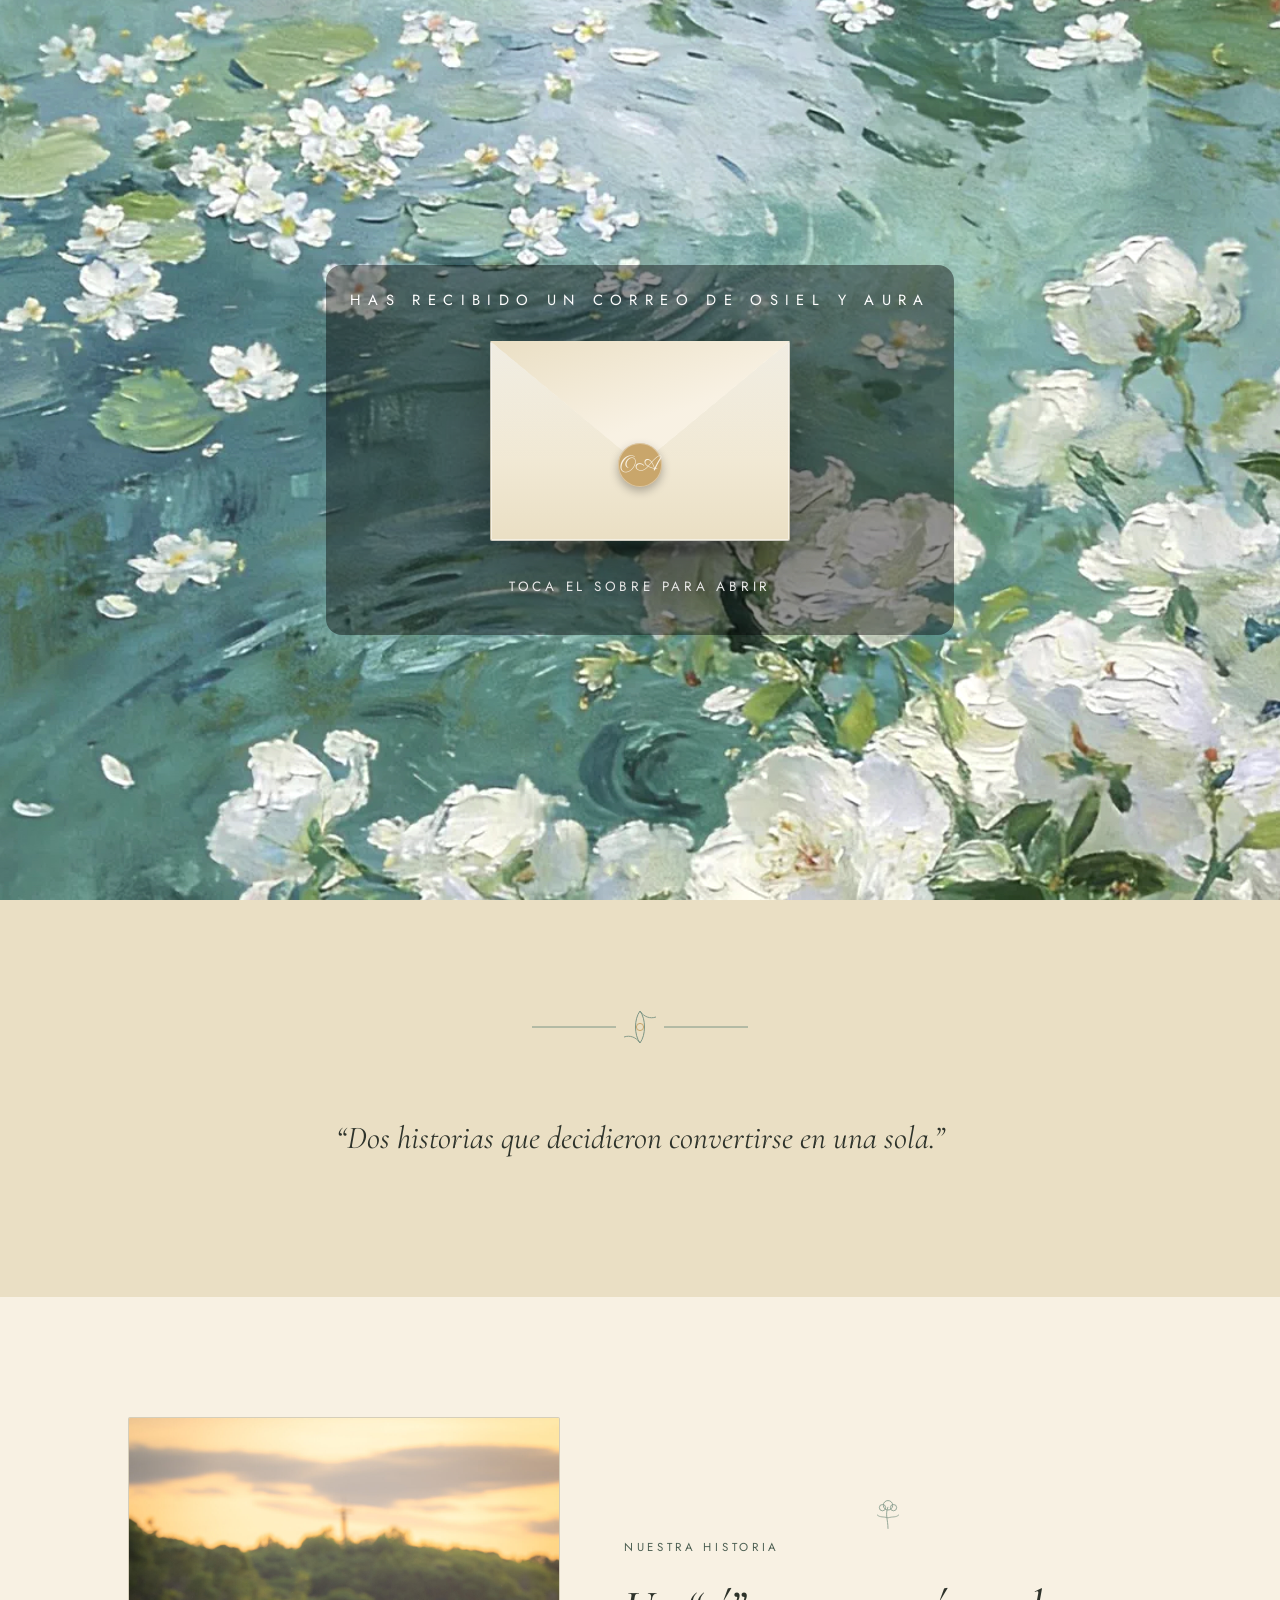
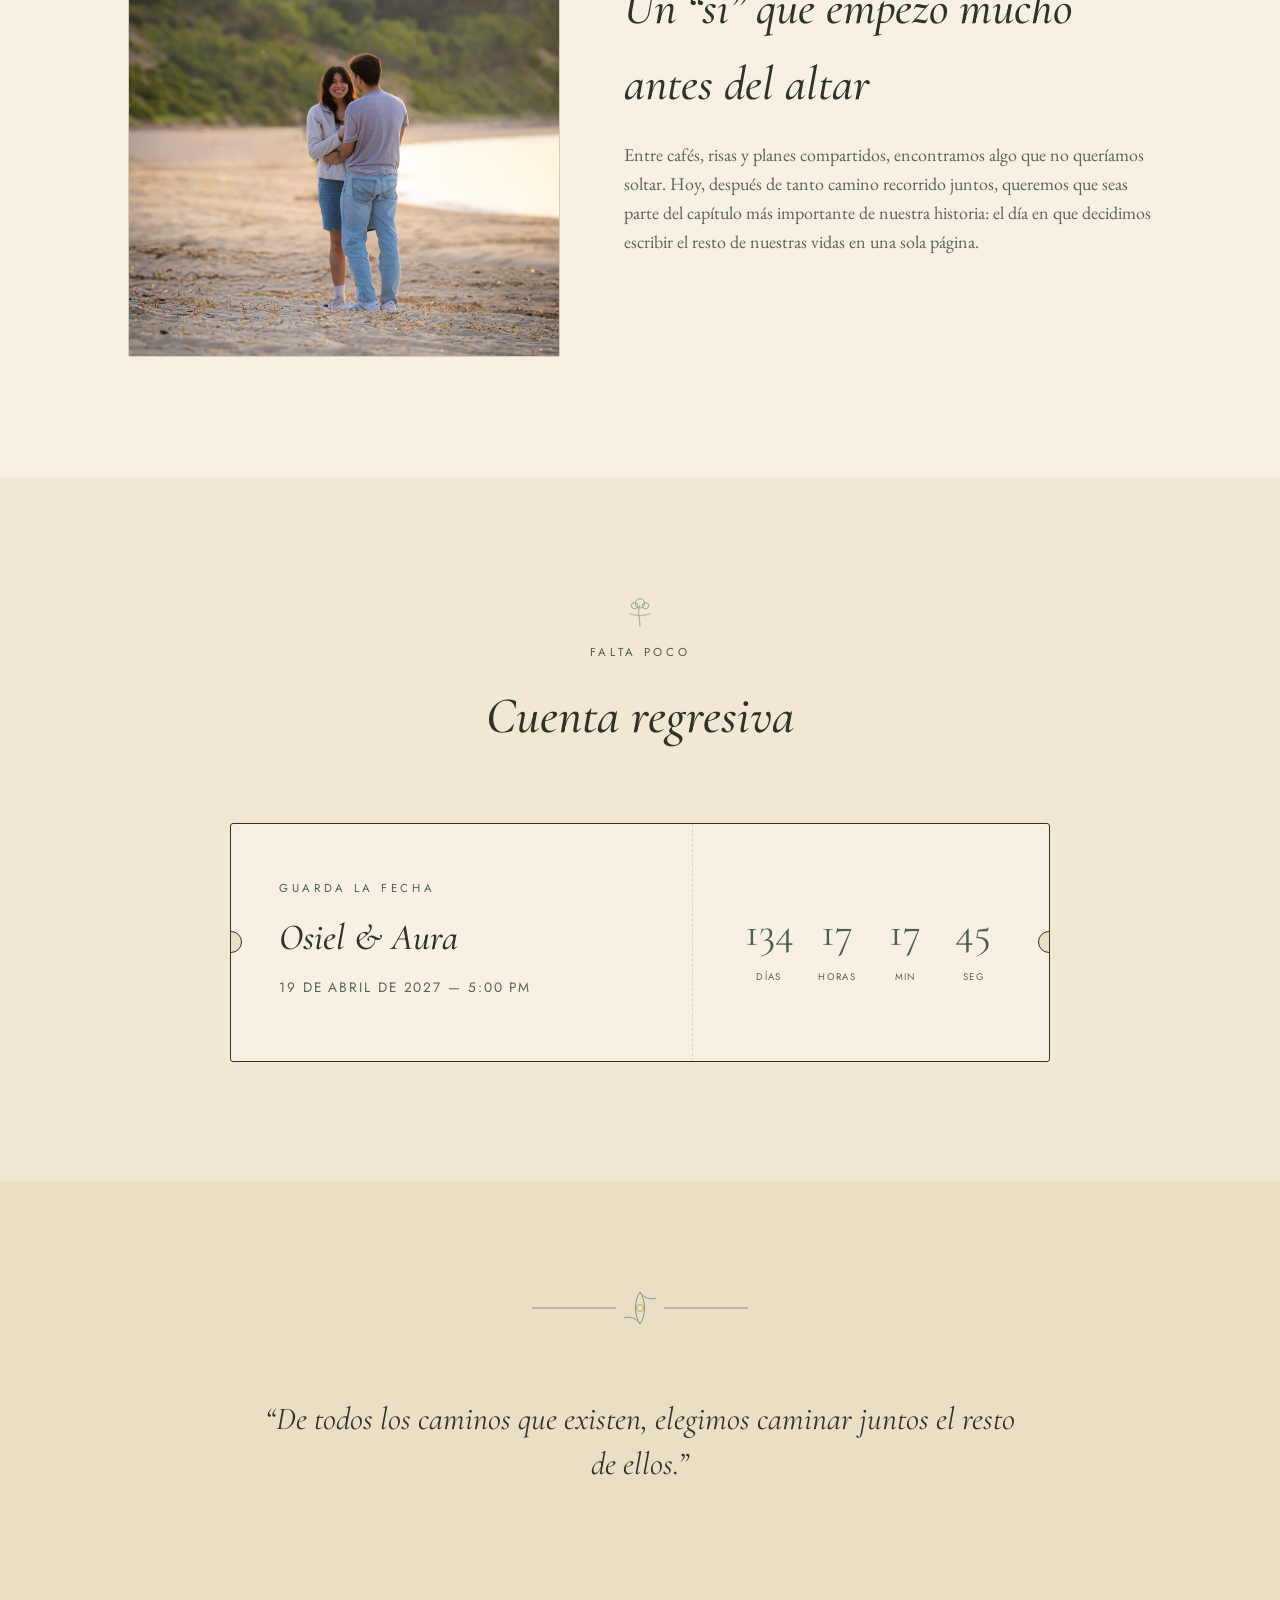
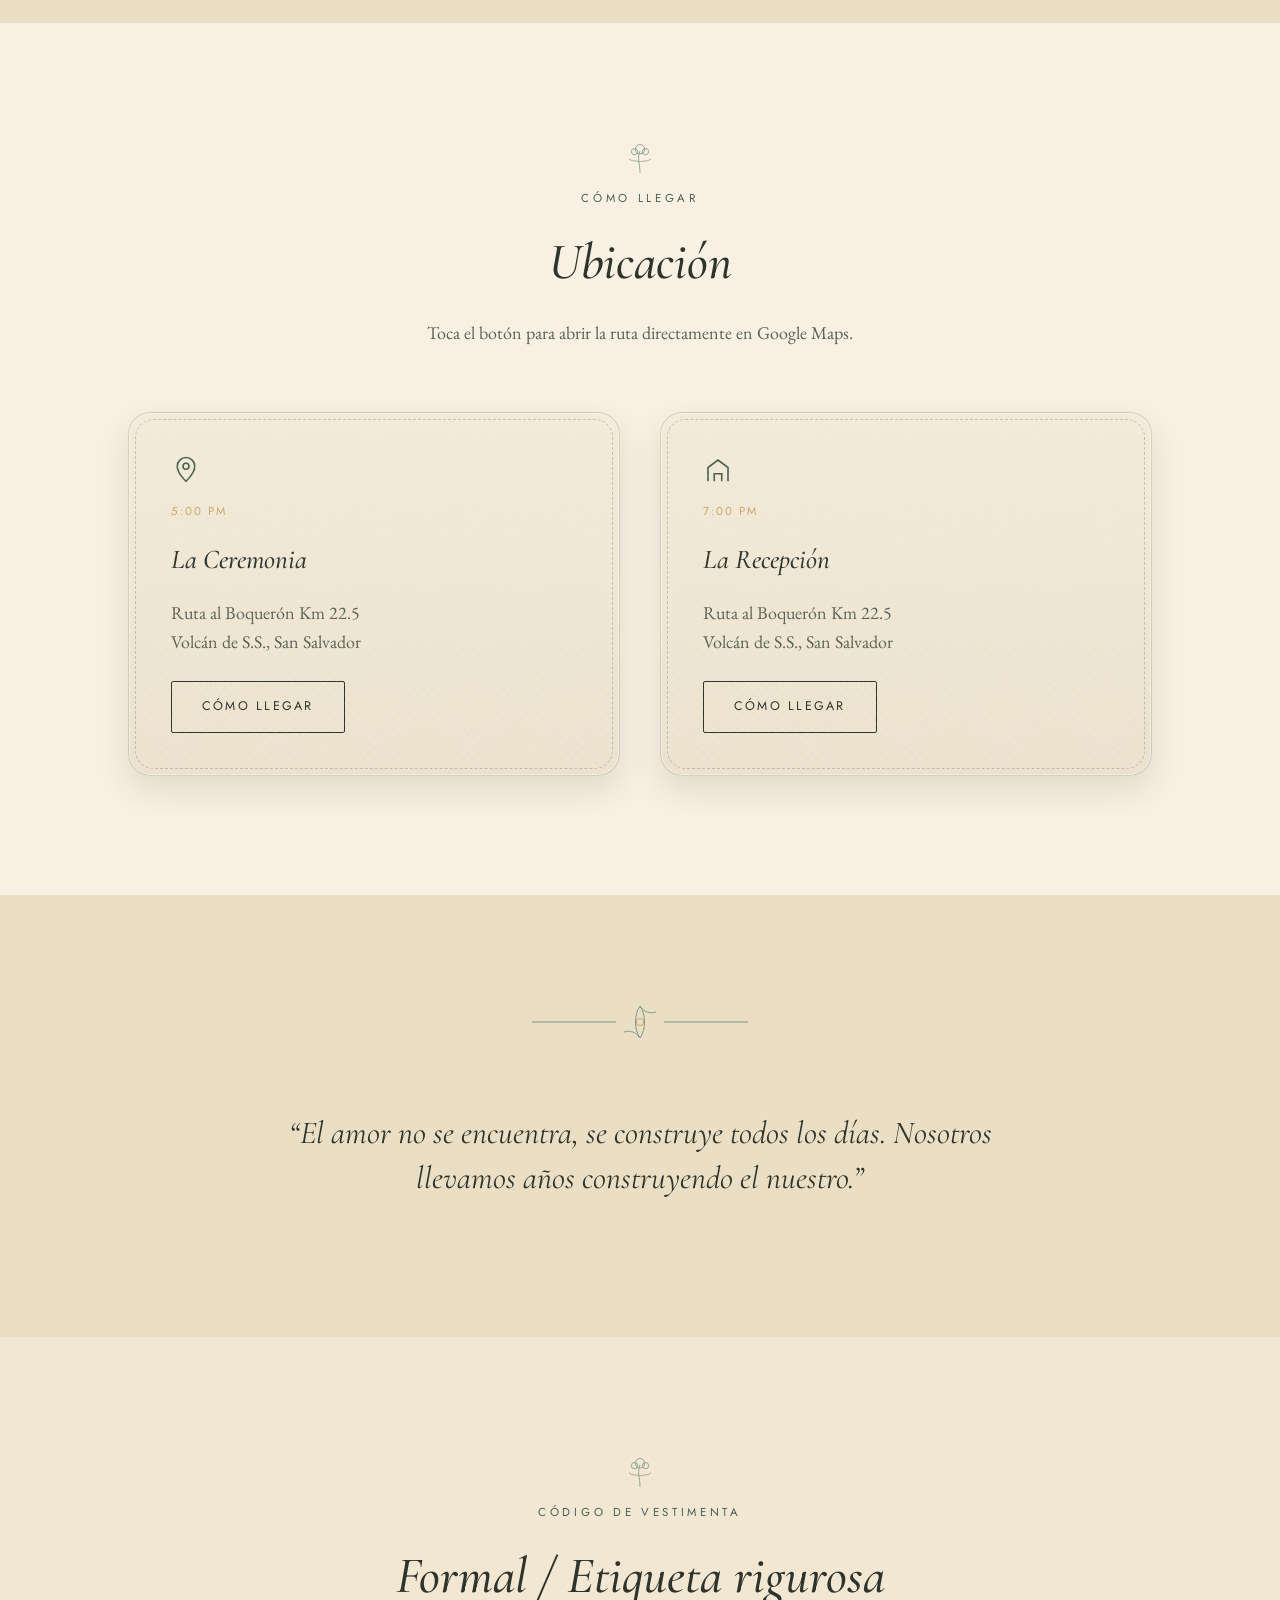
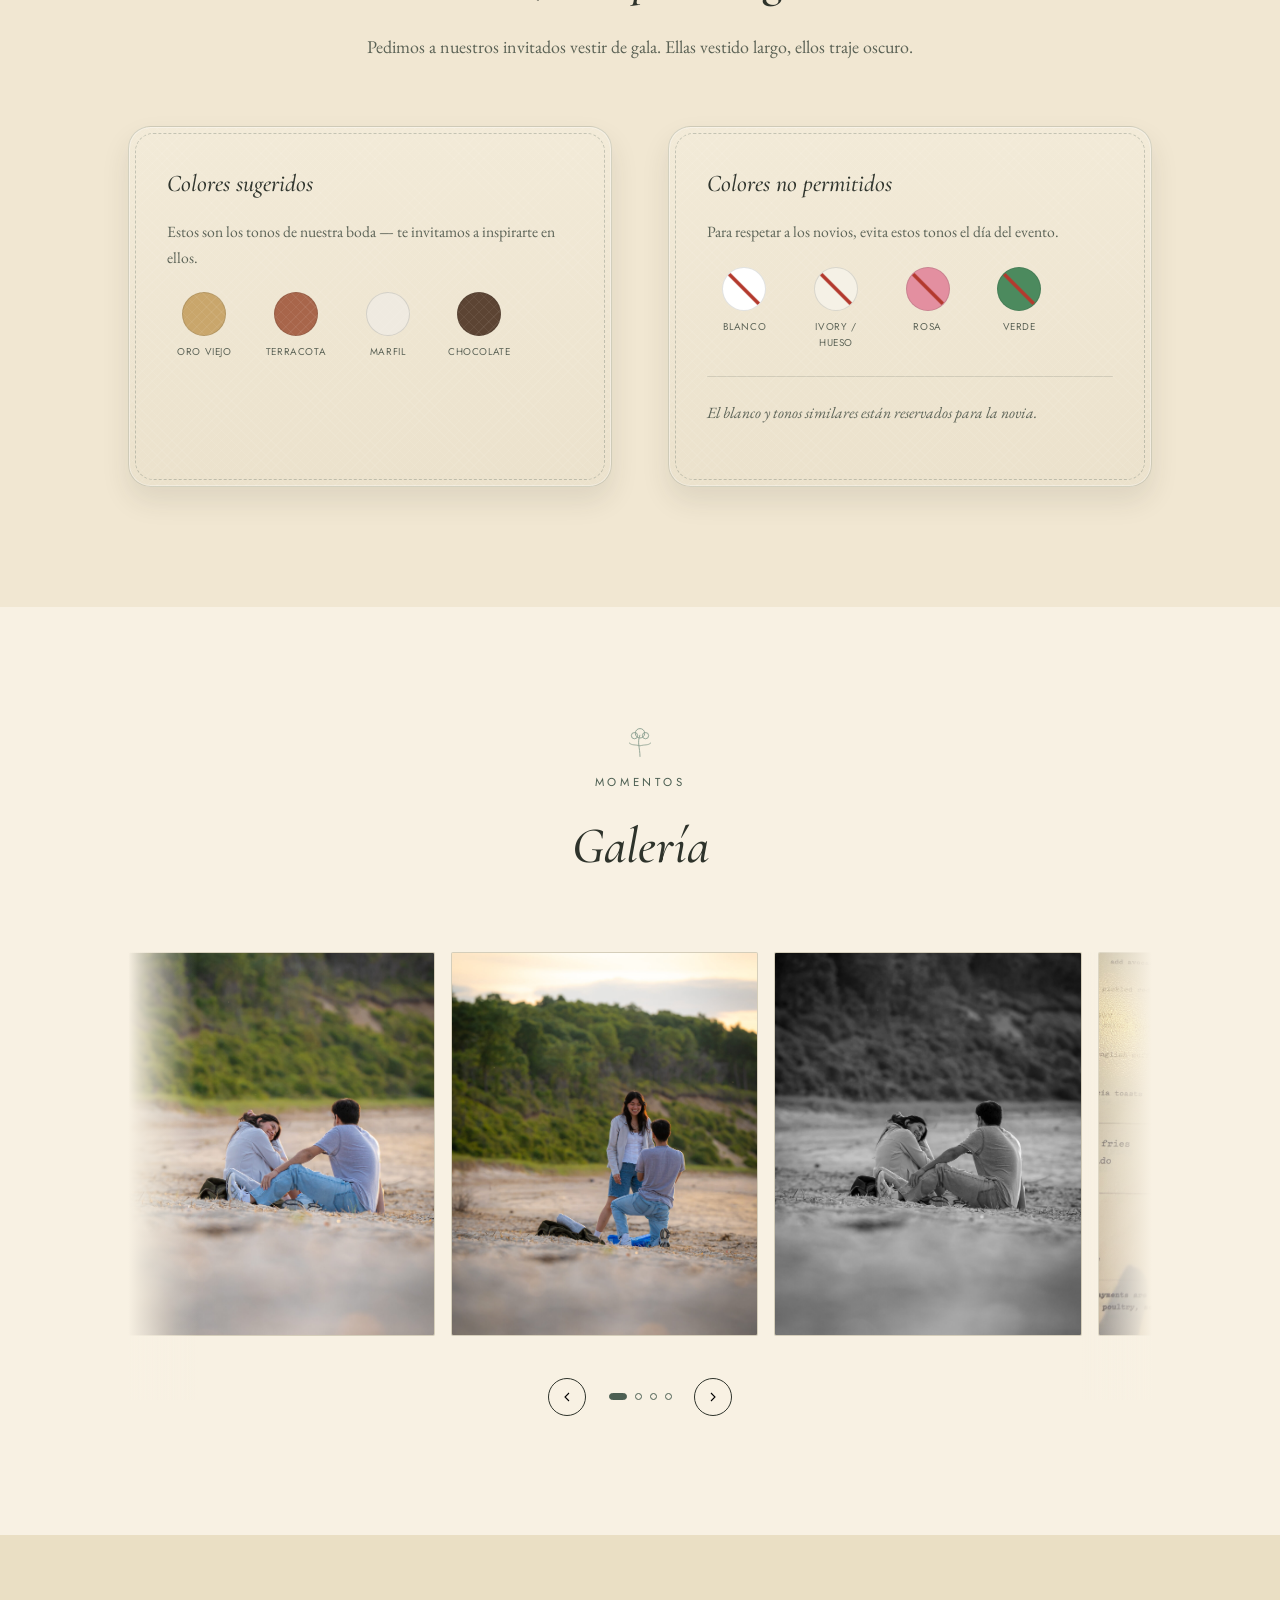
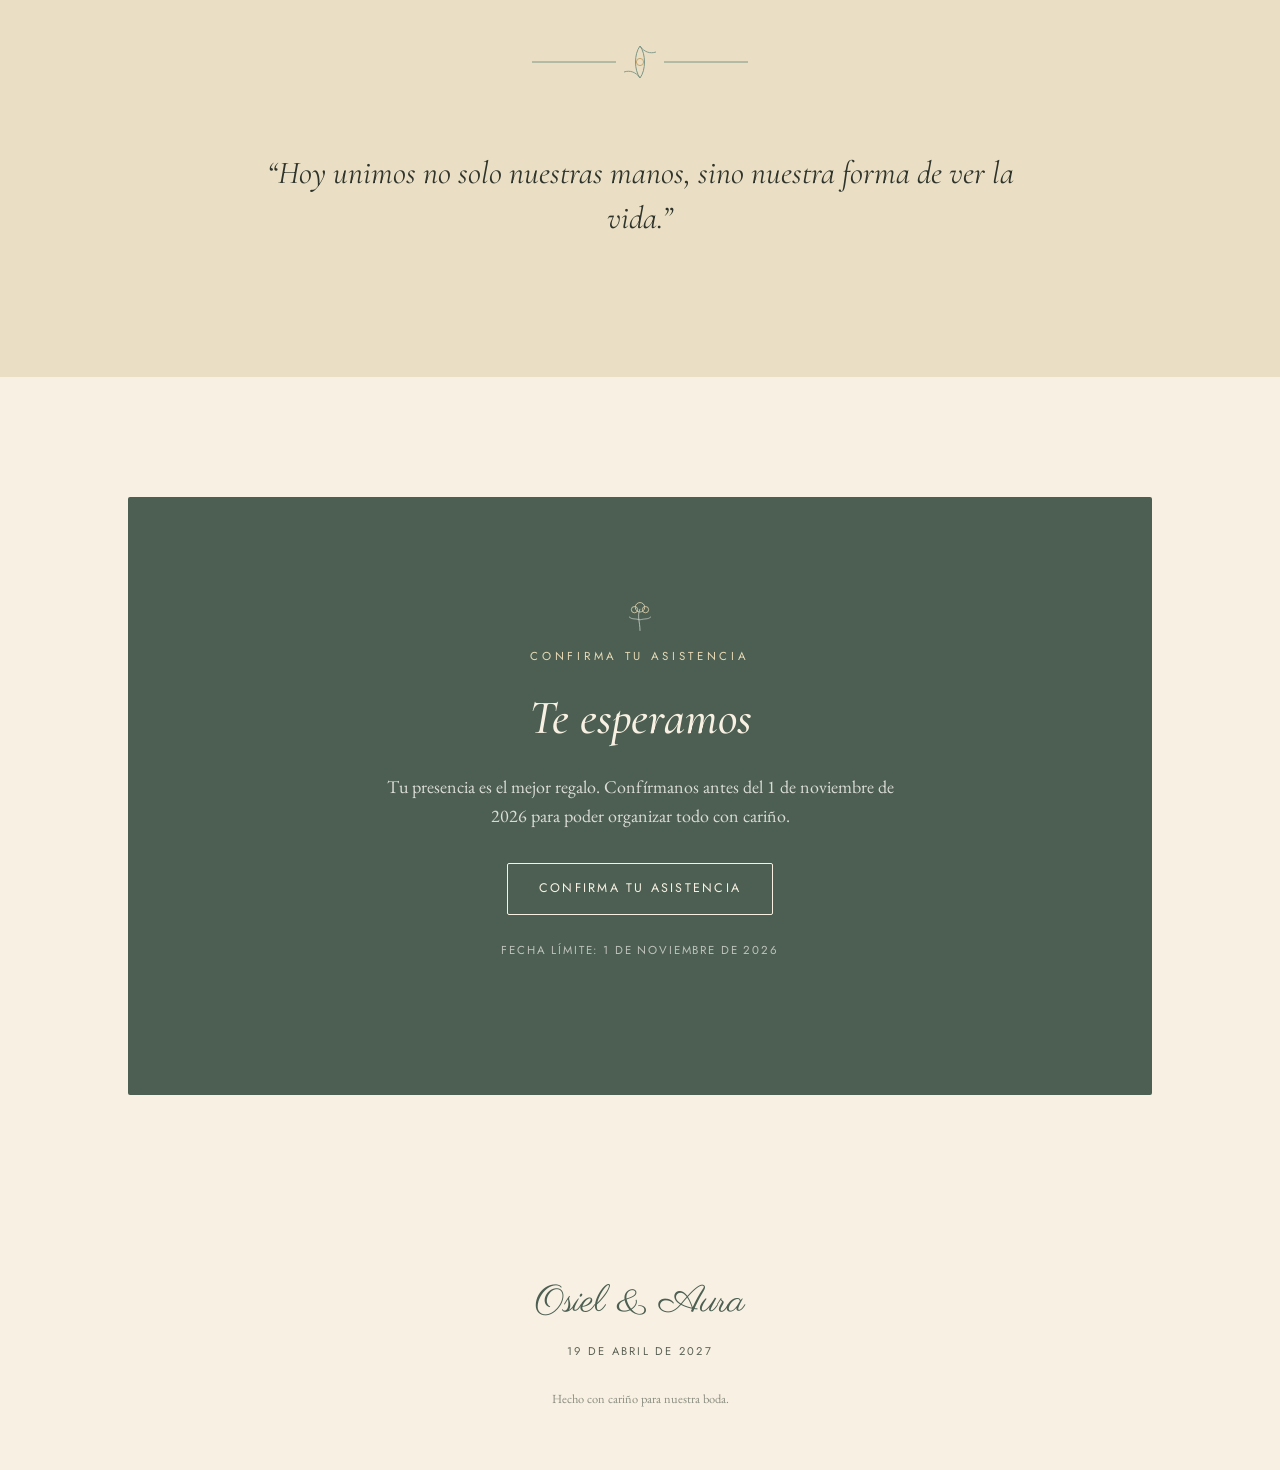
==== commit 61902aec: "Add fourth gallery photo and update gallery configuration" ====
--- a/boda 2/index.html
+++ b/boda 2/index.html
@@ -371,6 +371,12 @@
             <div class="placeholder-label" style="display:none; height:100%; align-items:center; justify-content:center;">
               Foto 3            </div>
           </div>
+                  <div class="gallery__item">
+            <img src="assets/img/foto4.jpg" alt="Foto 4 de Osiel y Aura" loading="lazy" decoding="async"
+                 onerror="this.style.display='none'; this.nextElementSibling.style.display='flex';">
+            <div class="placeholder-label" style="display:none; height:100%; align-items:center; justify-content:center;">
+              Foto 4            </div>
+          </div>
               </div>
       <div class="gallery__nav">
         <button type="button" data-gallery-prev aria-label="Foto anterior">
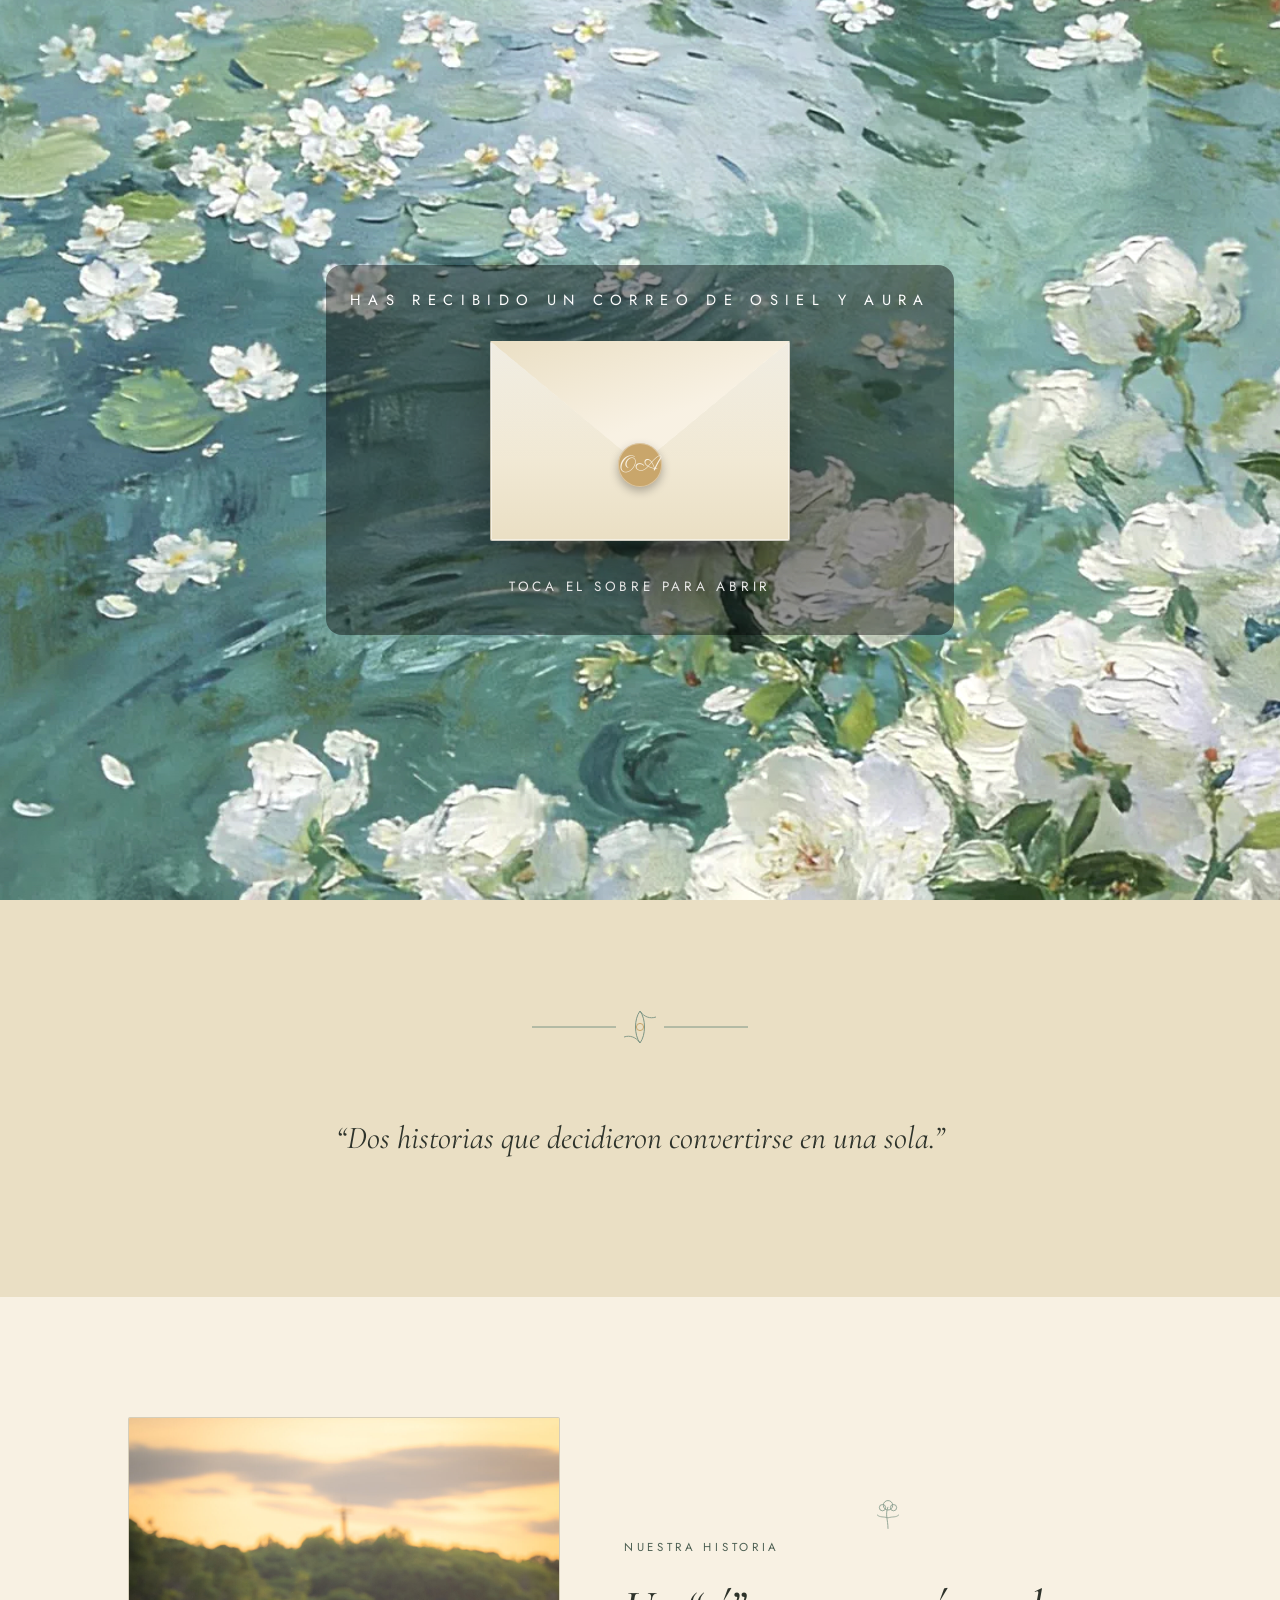
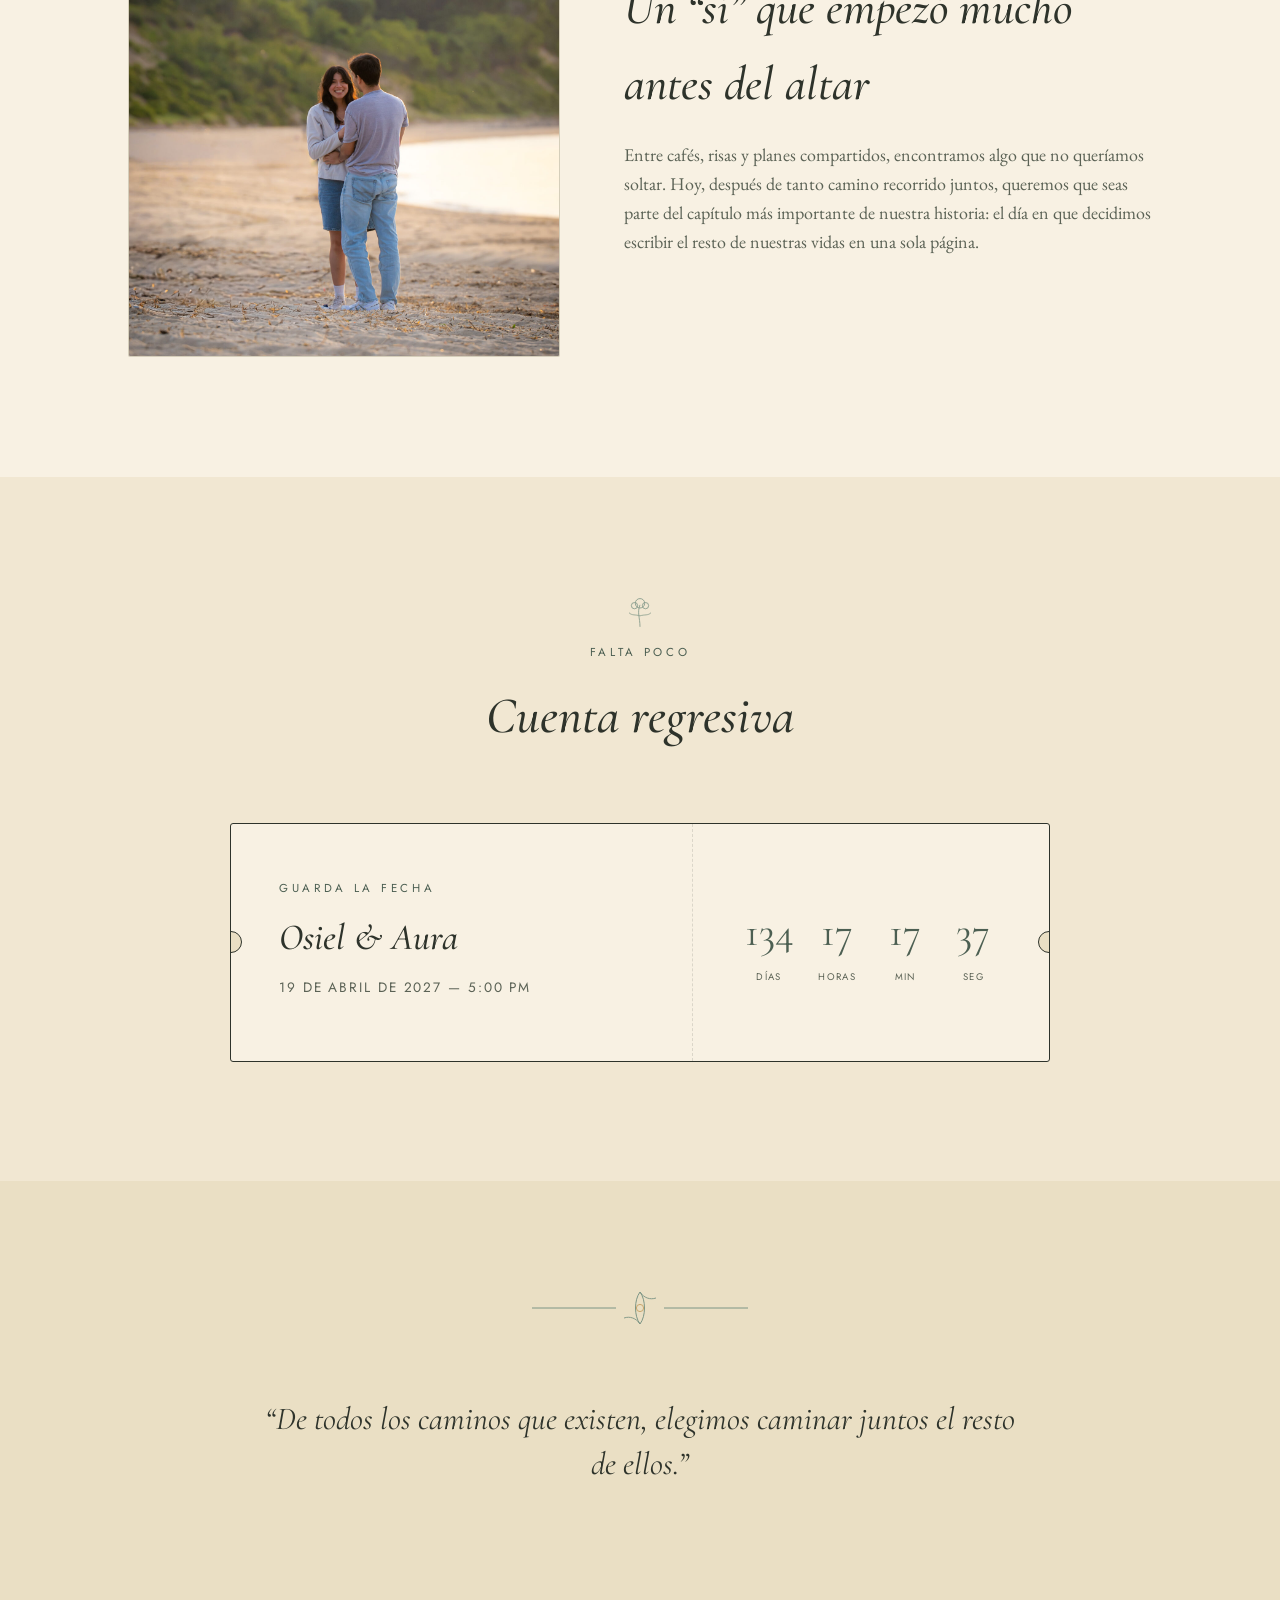
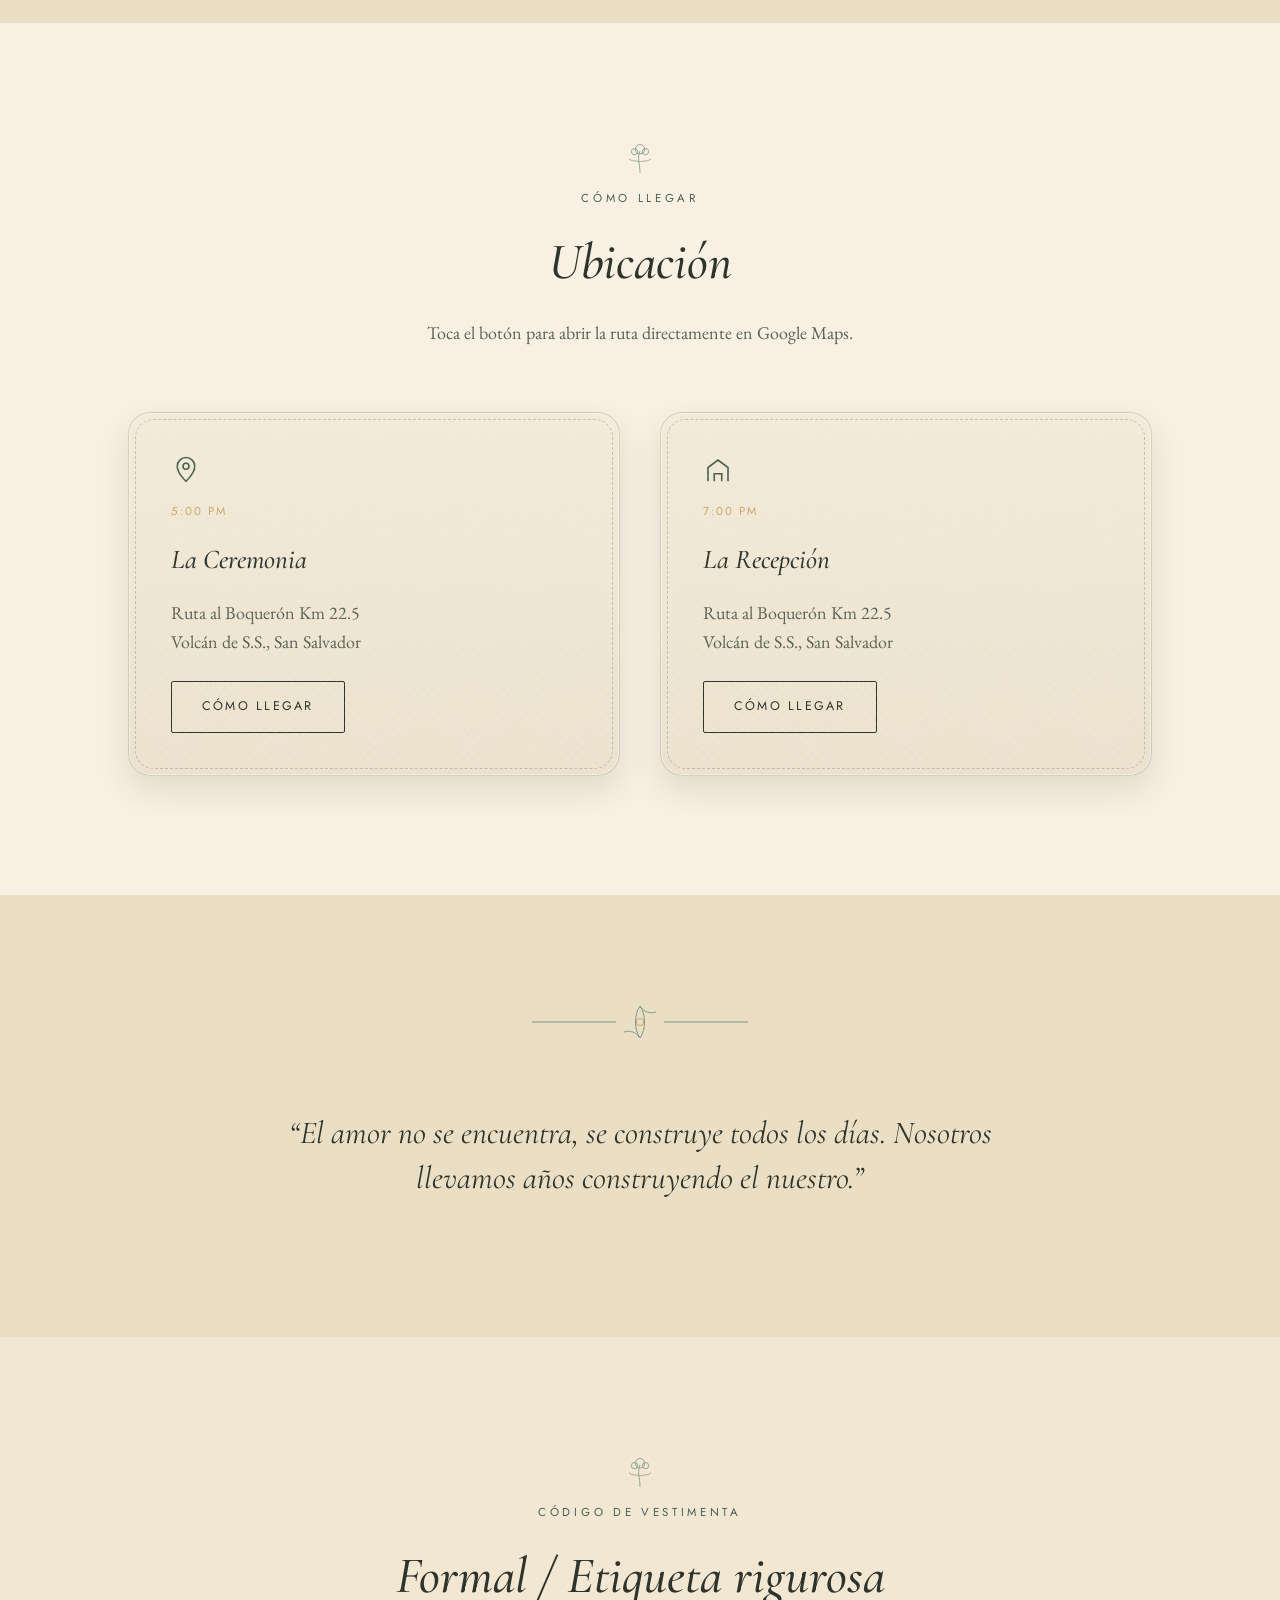
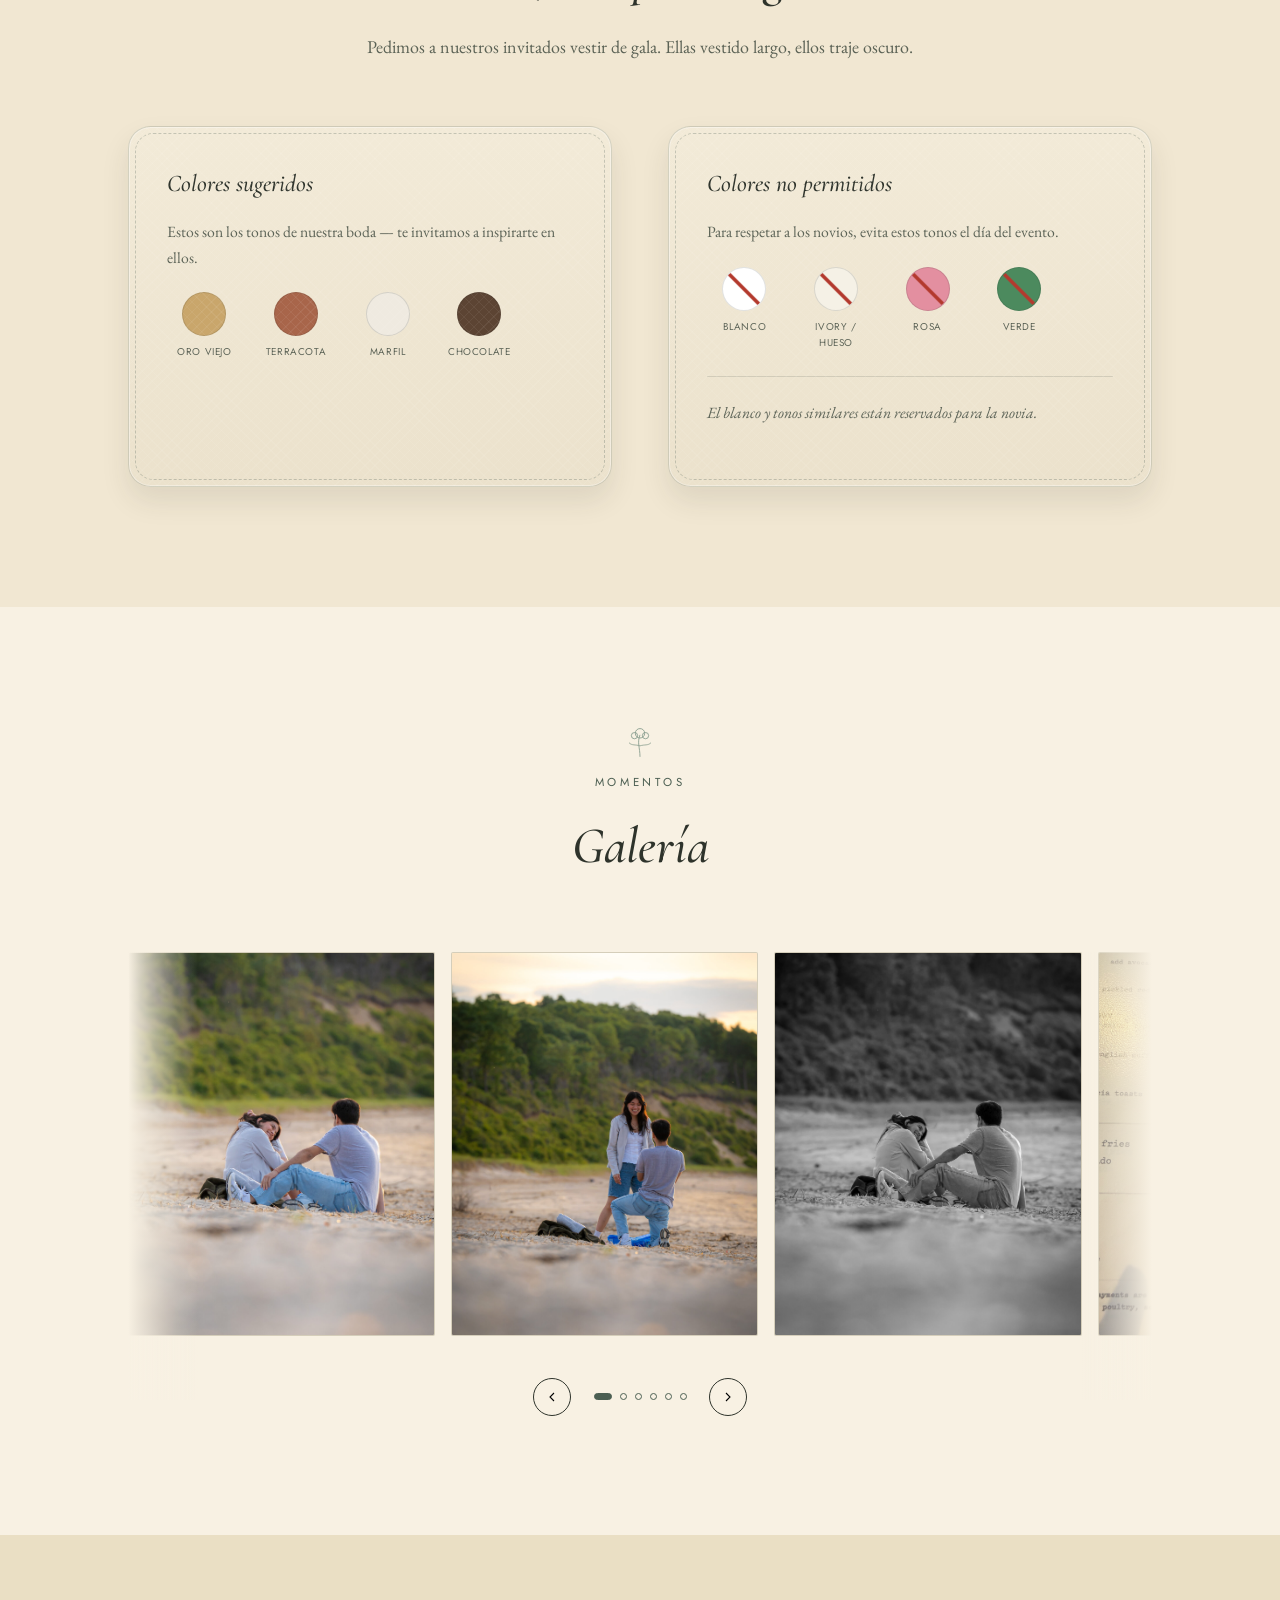
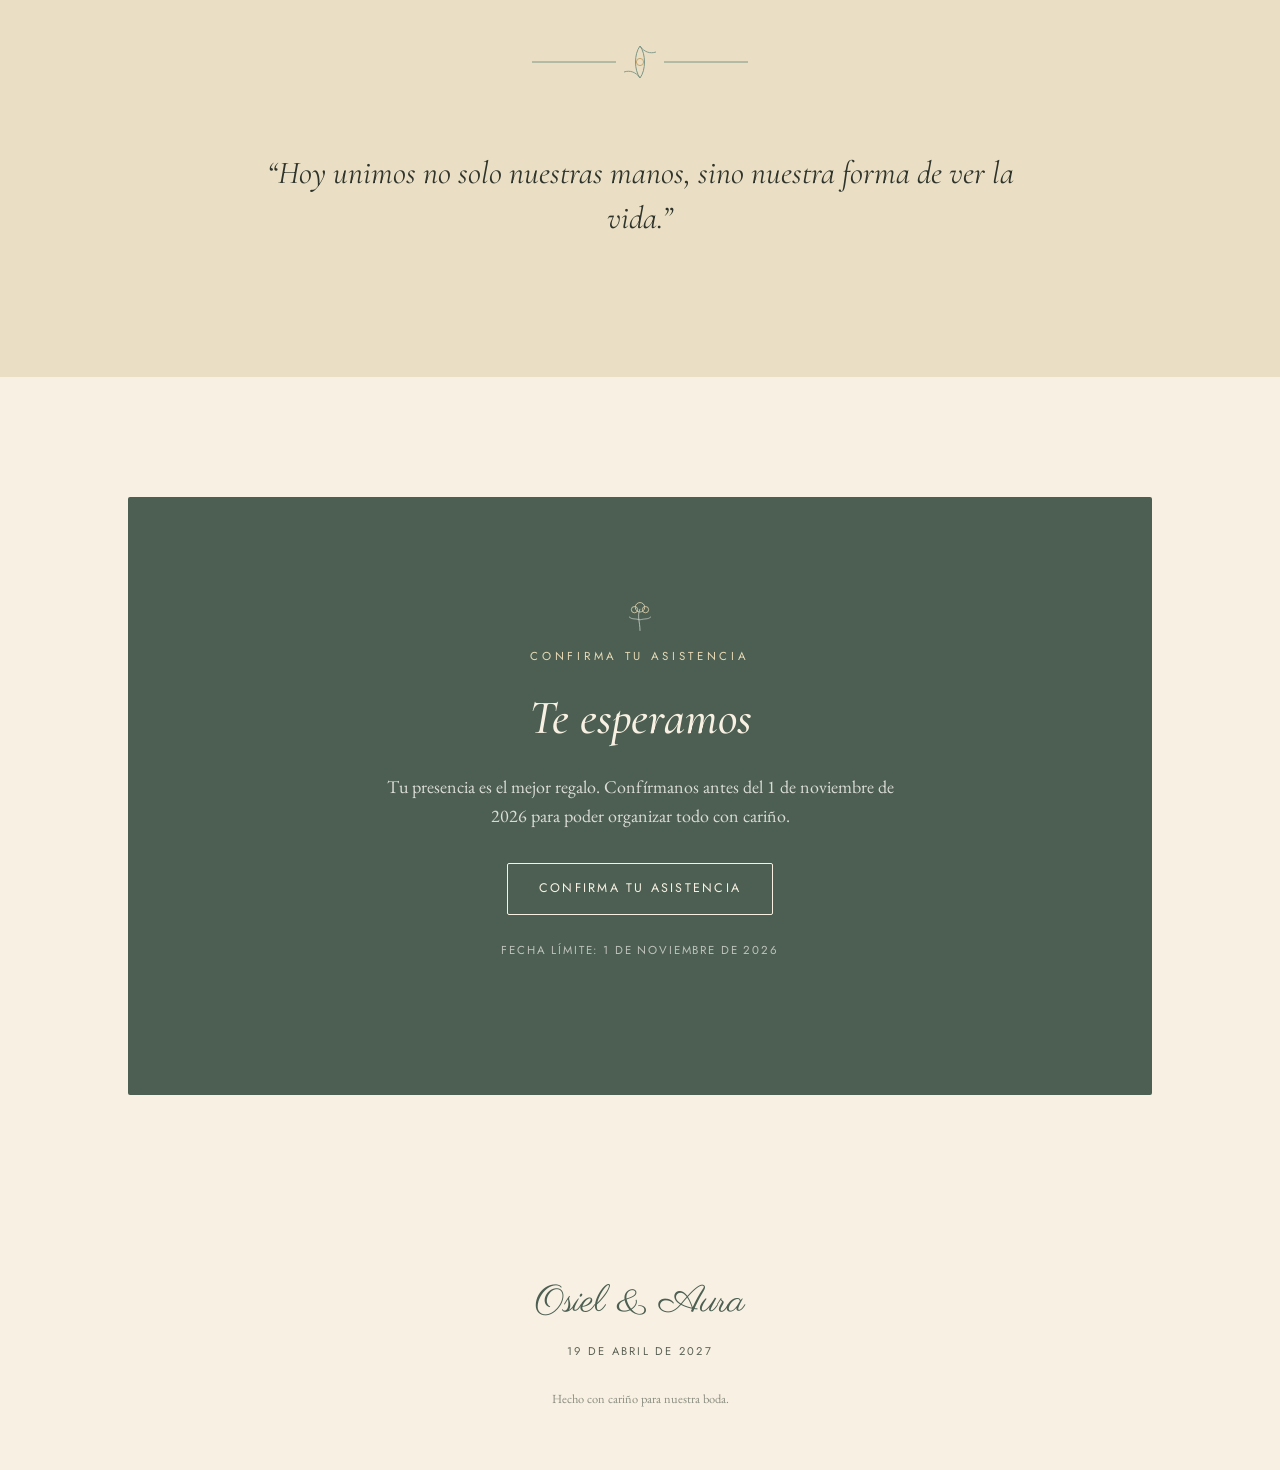
==== commit 49466aee: "Add two new gallery photos and update gallery list" ====
--- a/boda 2/index.html
+++ b/boda 2/index.html
@@ -377,6 +377,18 @@
             <div class="placeholder-label" style="display:none; height:100%; align-items:center; justify-content:center;">
               Foto 4            </div>
           </div>
+                  <div class="gallery__item">
+            <img src="assets/img/foto5.jpg" alt="Foto 5 de Osiel y Aura" loading="lazy" decoding="async"
+                 onerror="this.style.display='none'; this.nextElementSibling.style.display='flex';">
+            <div class="placeholder-label" style="display:none; height:100%; align-items:center; justify-content:center;">
+              Foto 5            </div>
+          </div>
+                  <div class="gallery__item">
+            <img src="assets/img/foto6.jpg" alt="Foto 6 de Osiel y Aura" loading="lazy" decoding="async"
+                 onerror="this.style.display='none'; this.nextElementSibling.style.display='flex';">
+            <div class="placeholder-label" style="display:none; height:100%; align-items:center; justify-content:center;">
+              Foto 6            </div>
+          </div>
               </div>
       <div class="gallery__nav">
         <button type="button" data-gallery-prev aria-label="Foto anterior">
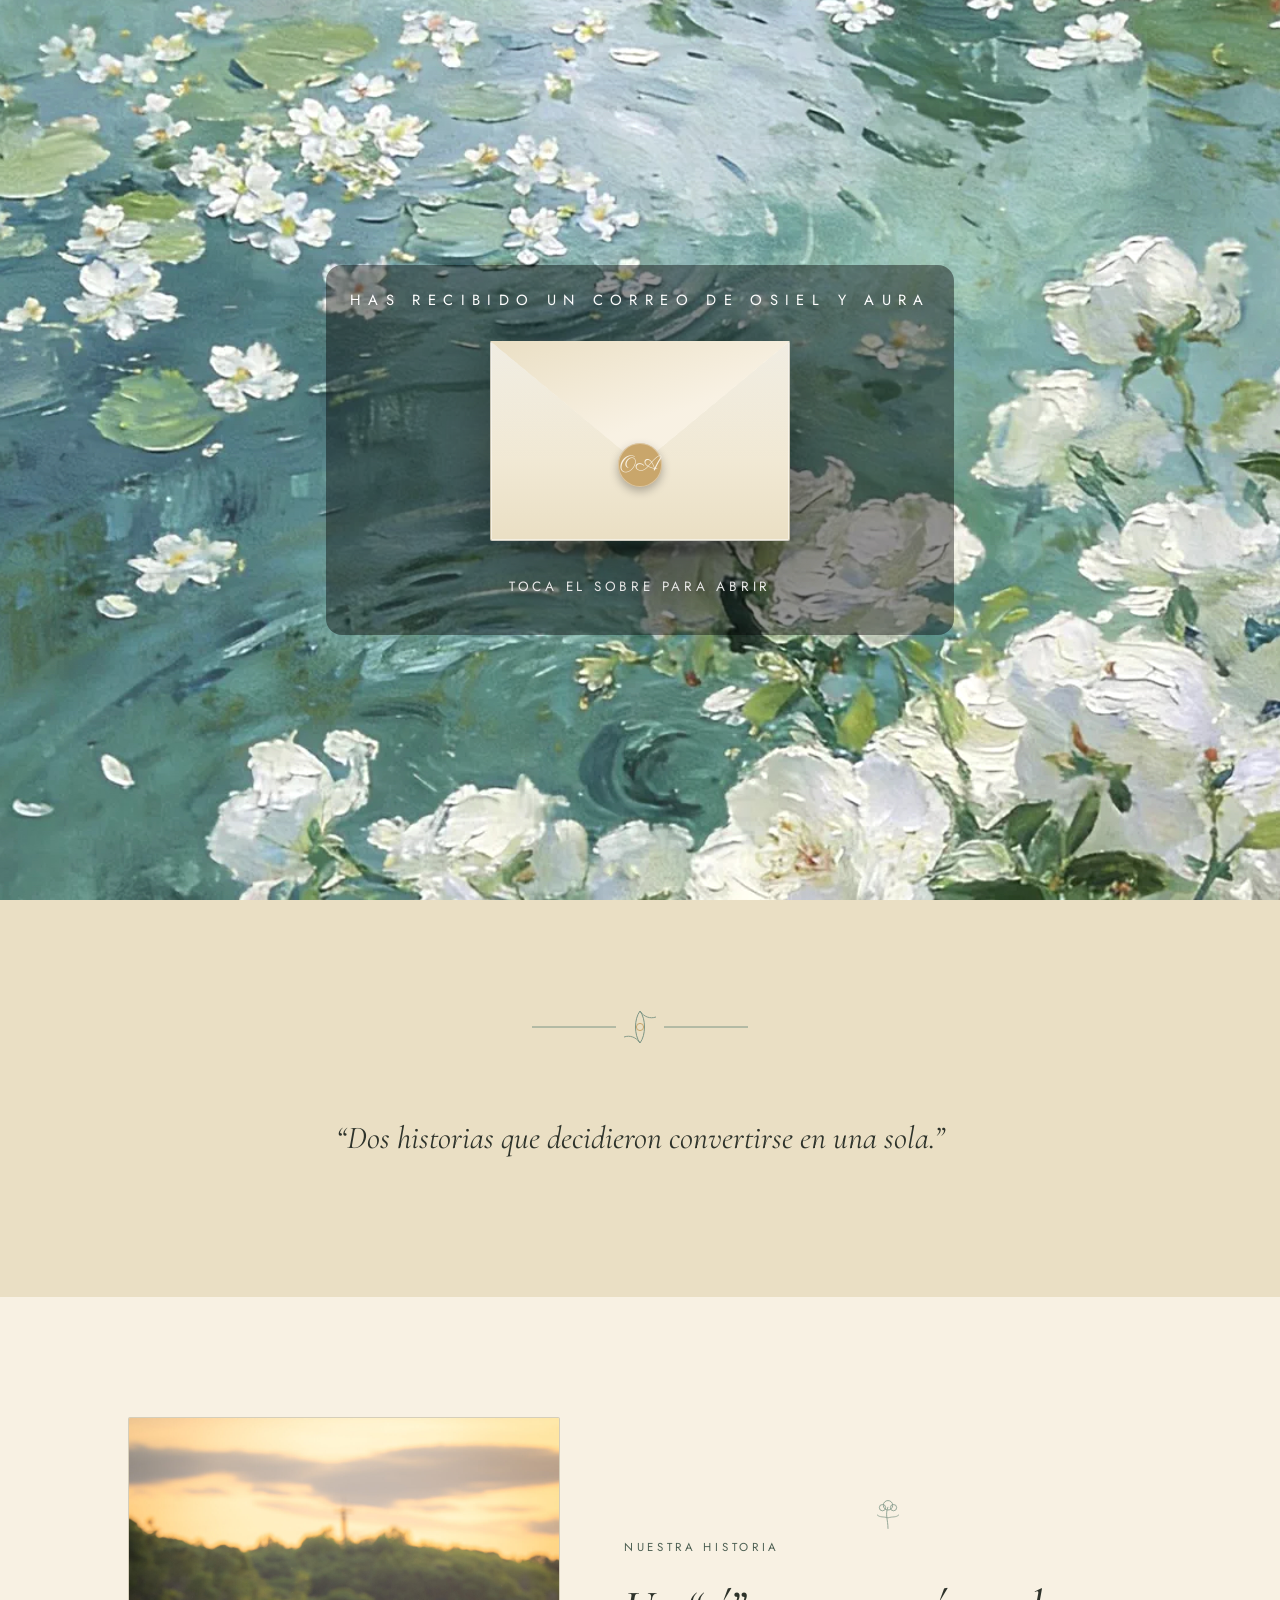
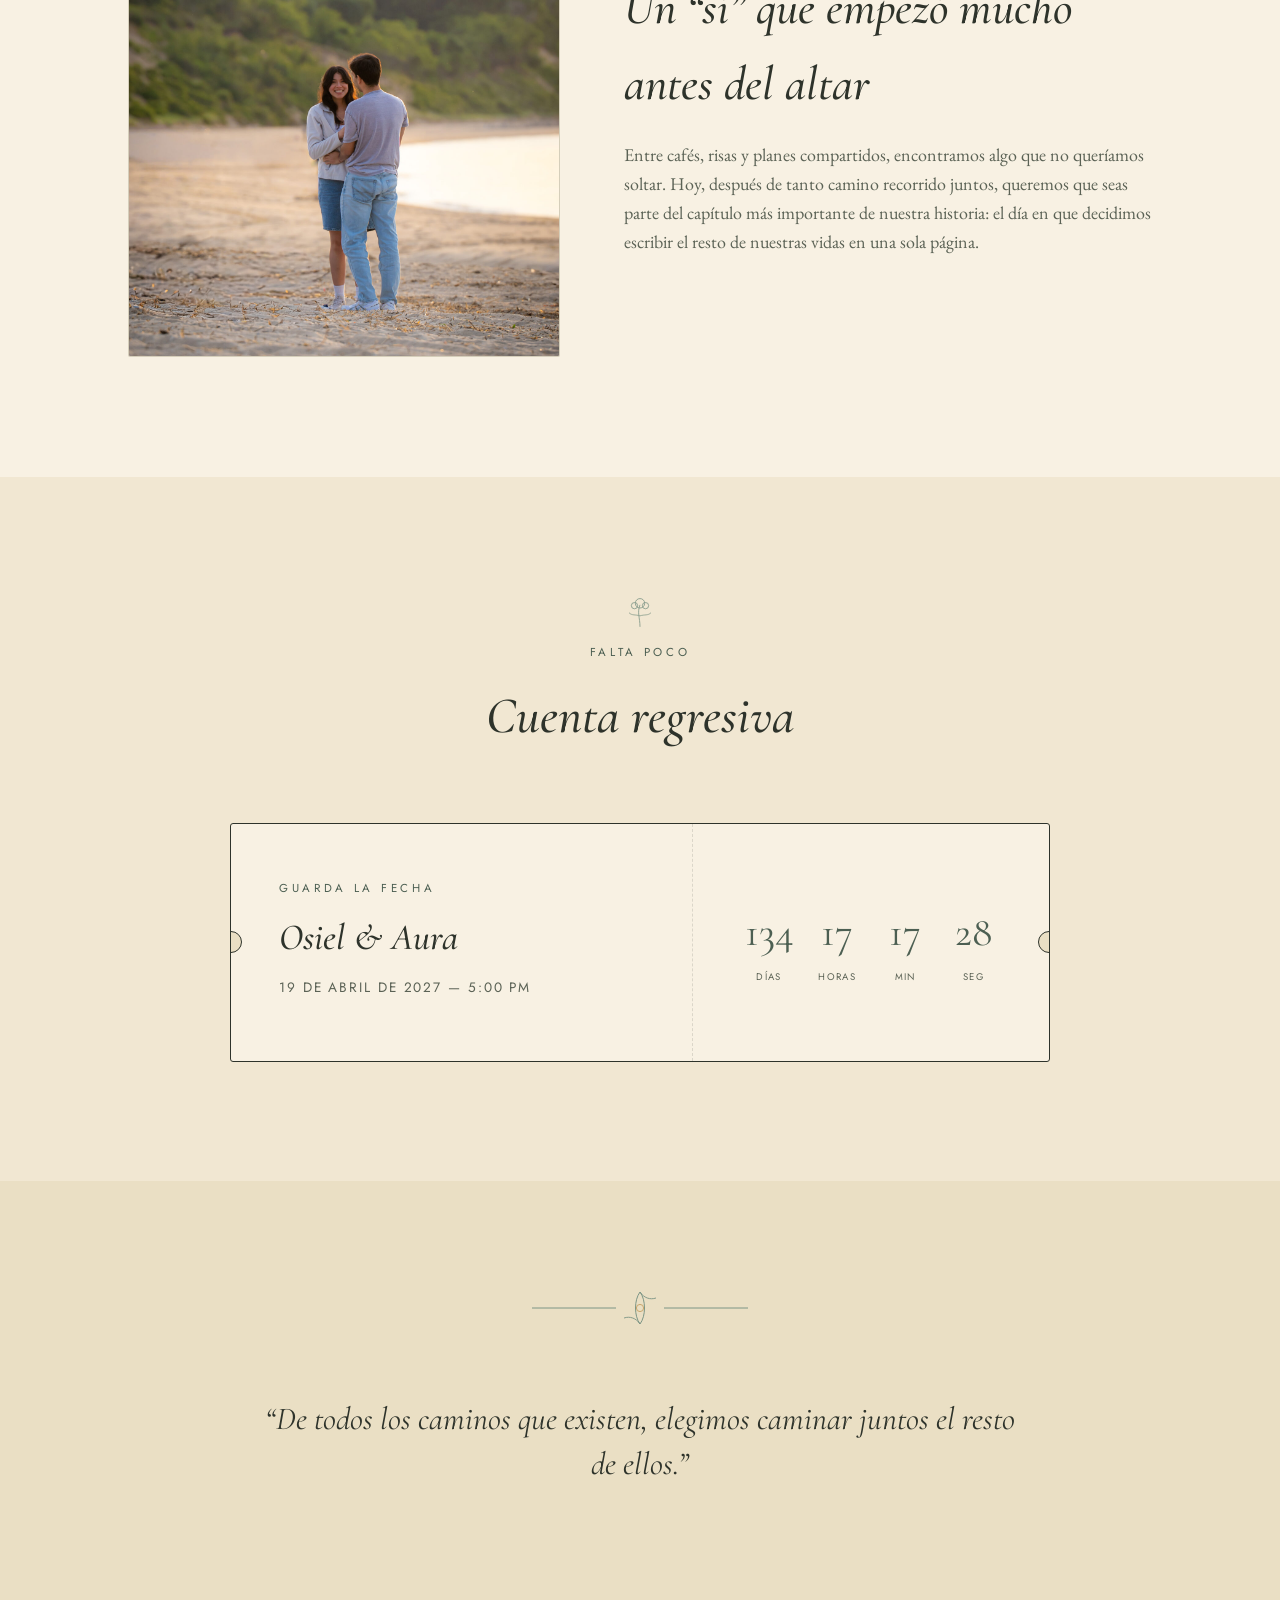
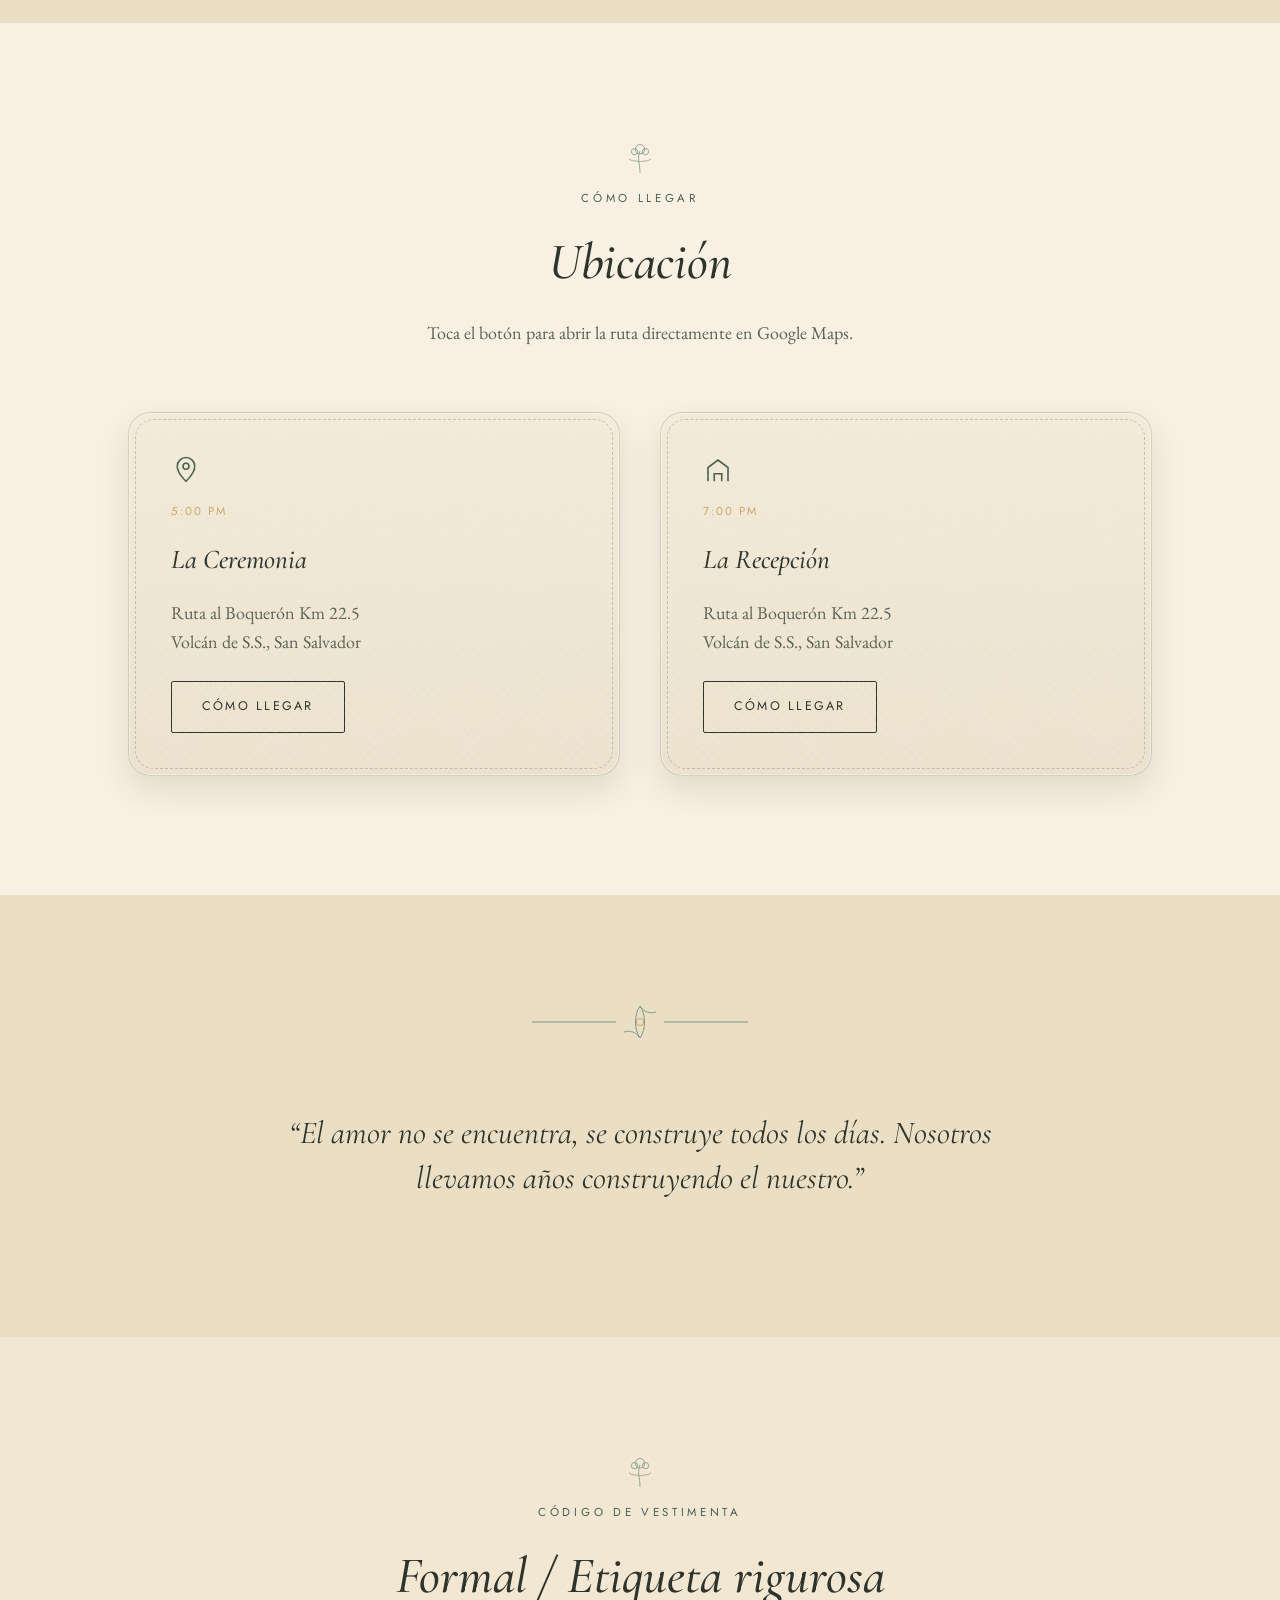
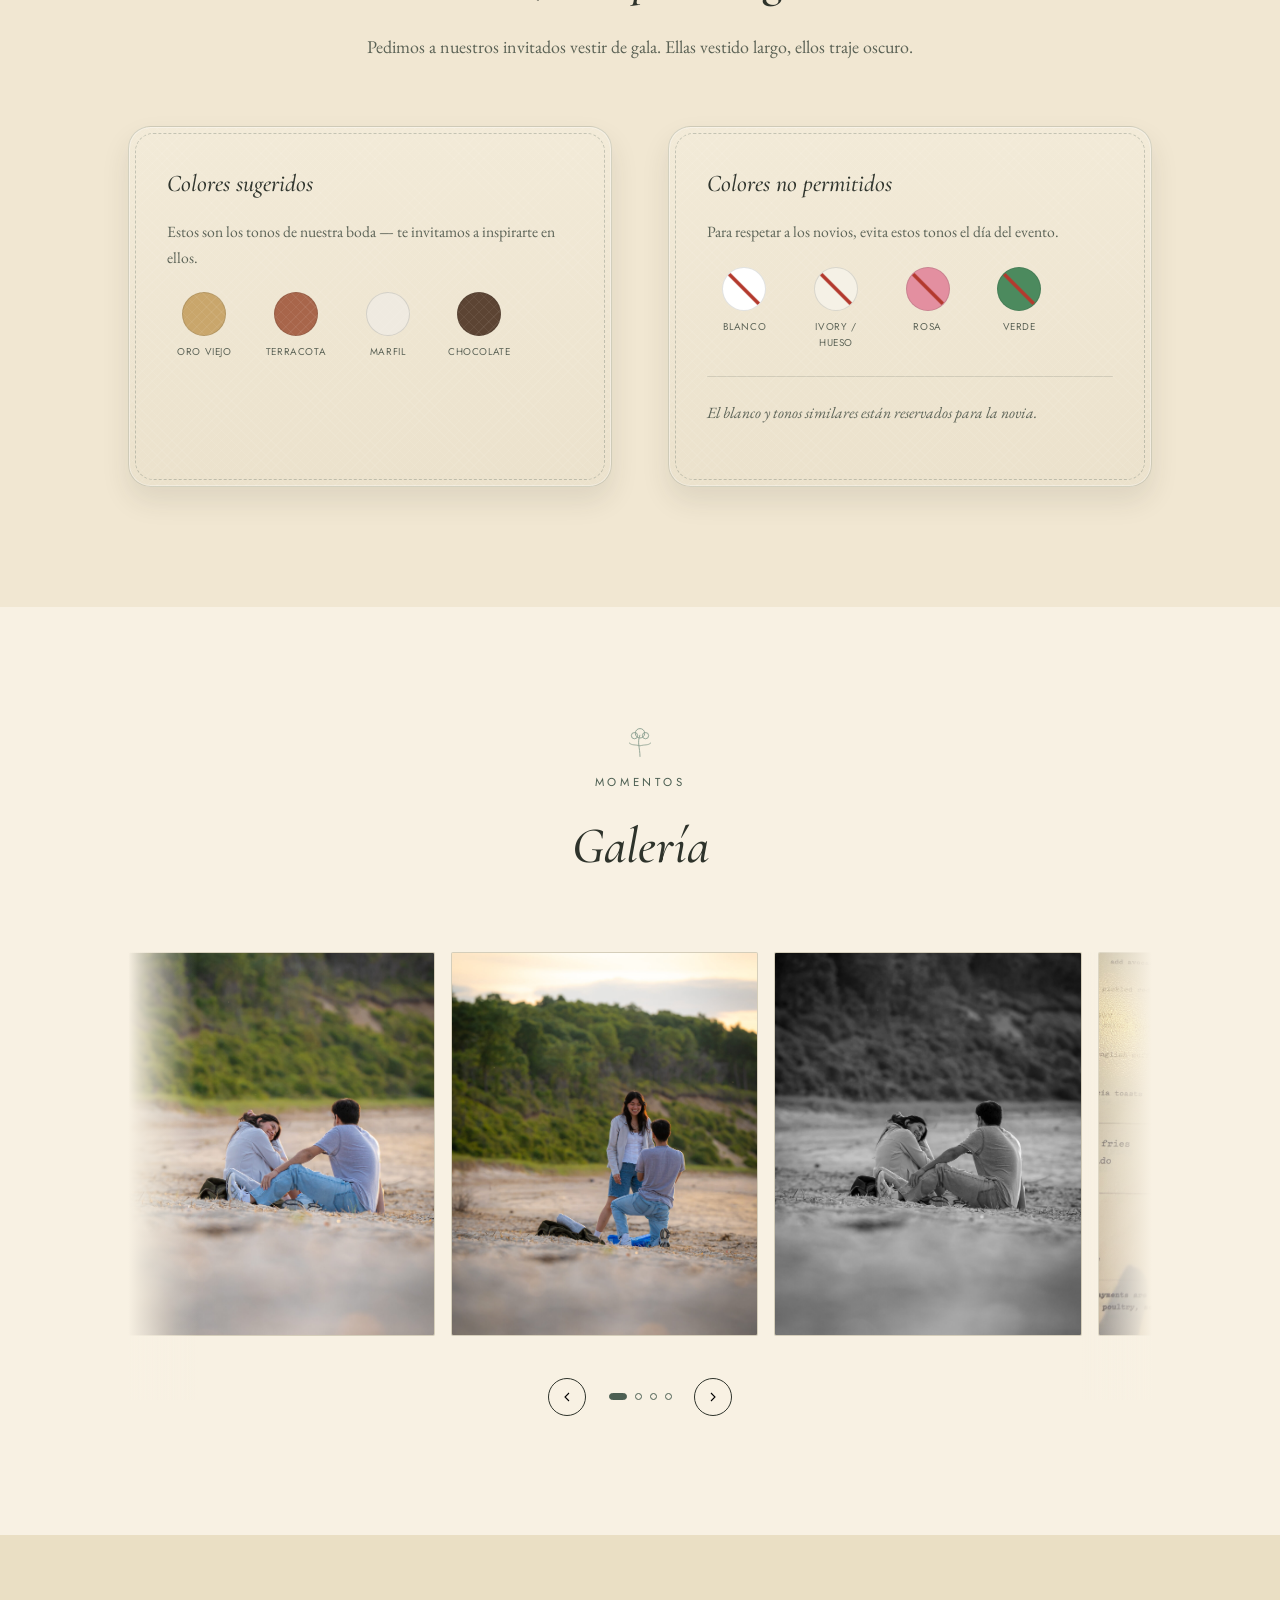
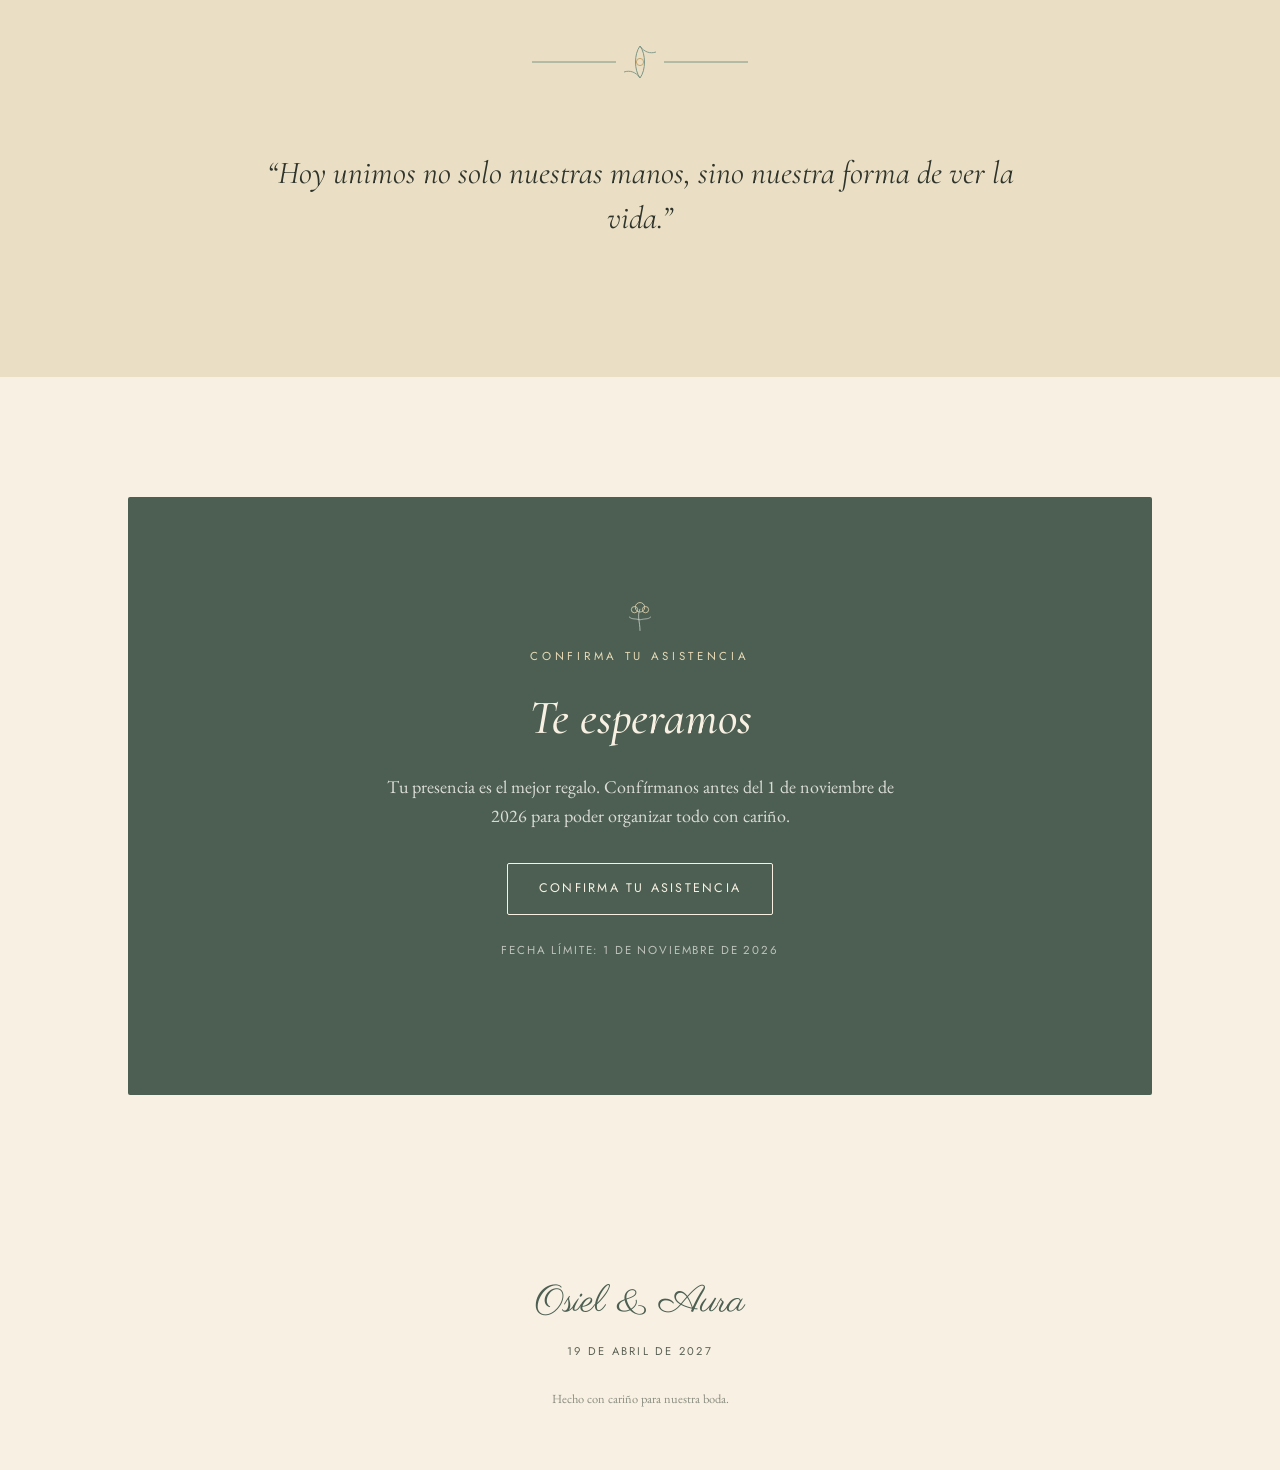
==== commit 4f82052a: "Remove incorrect gallery images" ====
--- a/boda 2/index.html
+++ b/boda 2/index.html
@@ -377,18 +377,6 @@
             <div class="placeholder-label" style="display:none; height:100%; align-items:center; justify-content:center;">
               Foto 4            </div>
           </div>
-                  <div class="gallery__item">
-            <img src="assets/img/foto5.jpg" alt="Foto 5 de Osiel y Aura" loading="lazy" decoding="async"
-                 onerror="this.style.display='none'; this.nextElementSibling.style.display='flex';">
-            <div class="placeholder-label" style="display:none; height:100%; align-items:center; justify-content:center;">
-              Foto 5            </div>
-          </div>
-                  <div class="gallery__item">
-            <img src="assets/img/foto6.jpg" alt="Foto 6 de Osiel y Aura" loading="lazy" decoding="async"
-                 onerror="this.style.display='none'; this.nextElementSibling.style.display='flex';">
-            <div class="placeholder-label" style="display:none; height:100%; align-items:center; justify-content:center;">
-              Foto 6            </div>
-          </div>
               </div>
       <div class="gallery__nav">
         <button type="button" data-gallery-prev aria-label="Foto anterior">
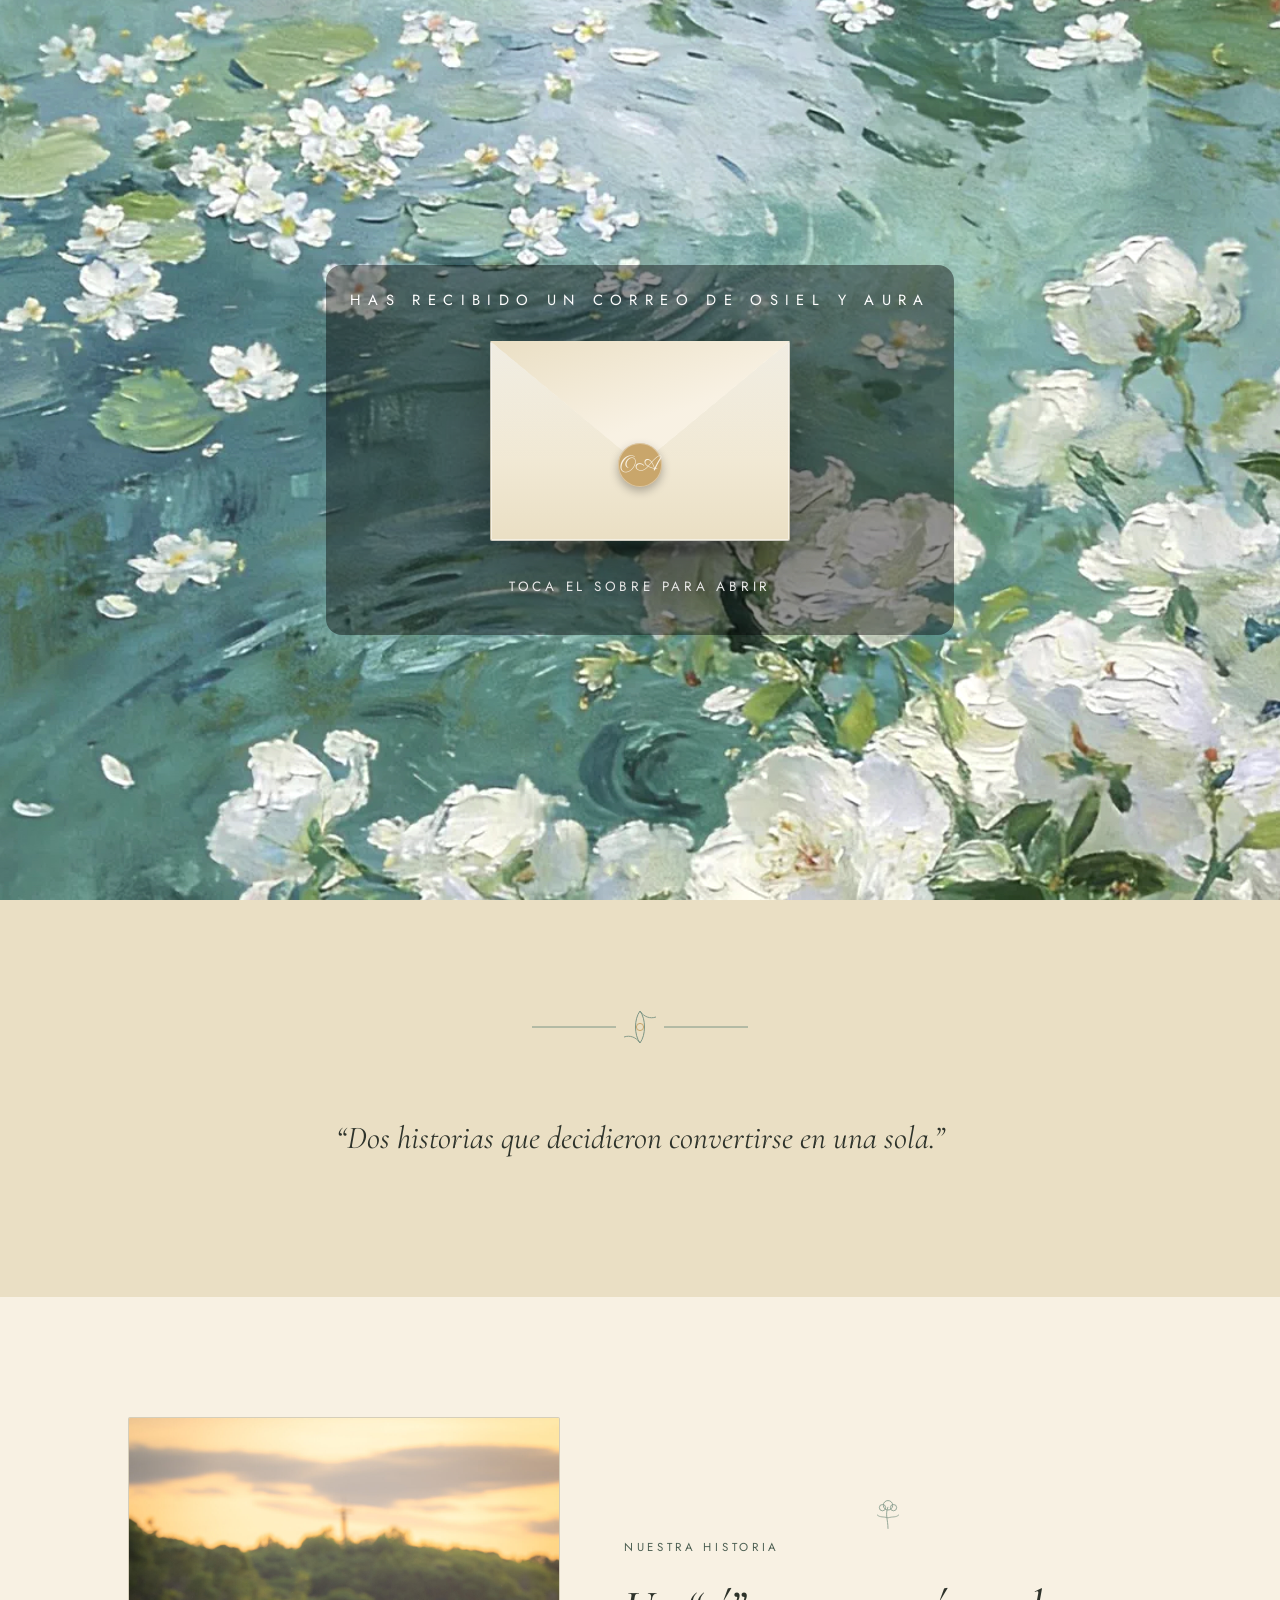
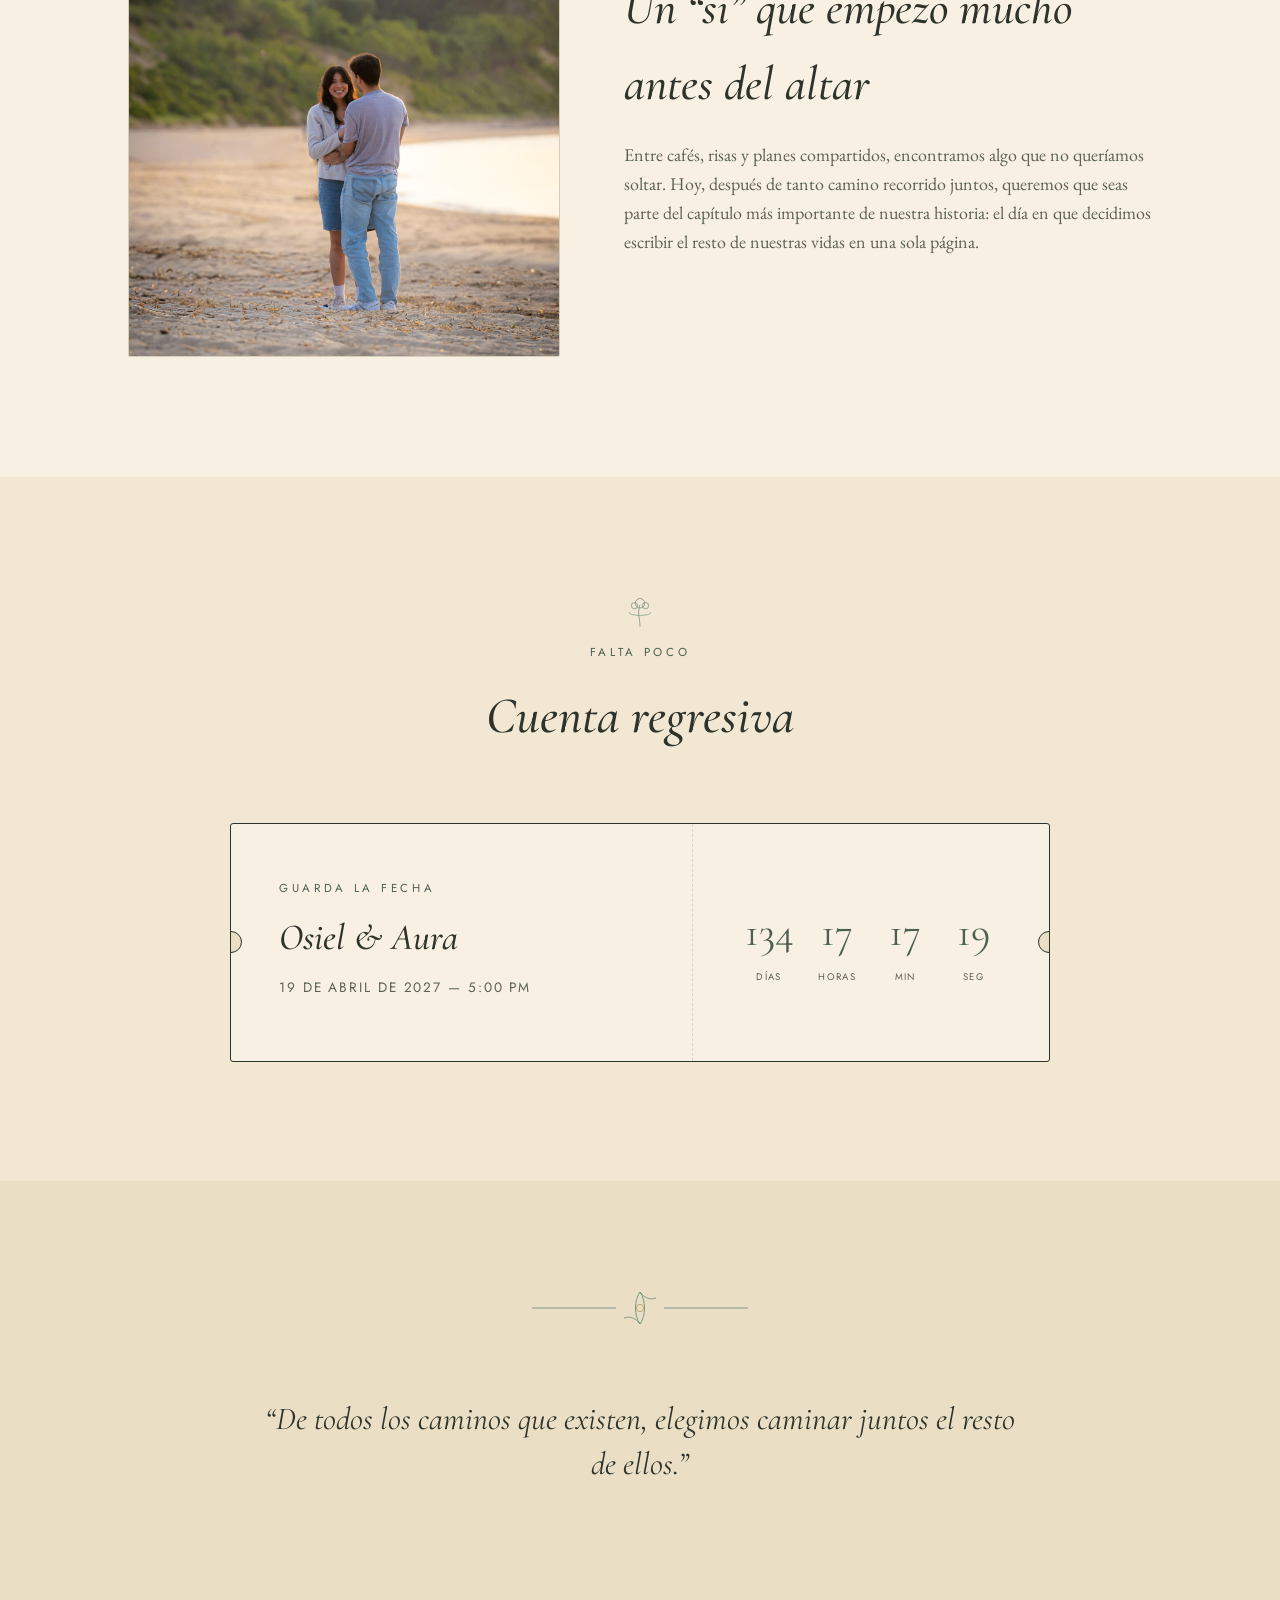
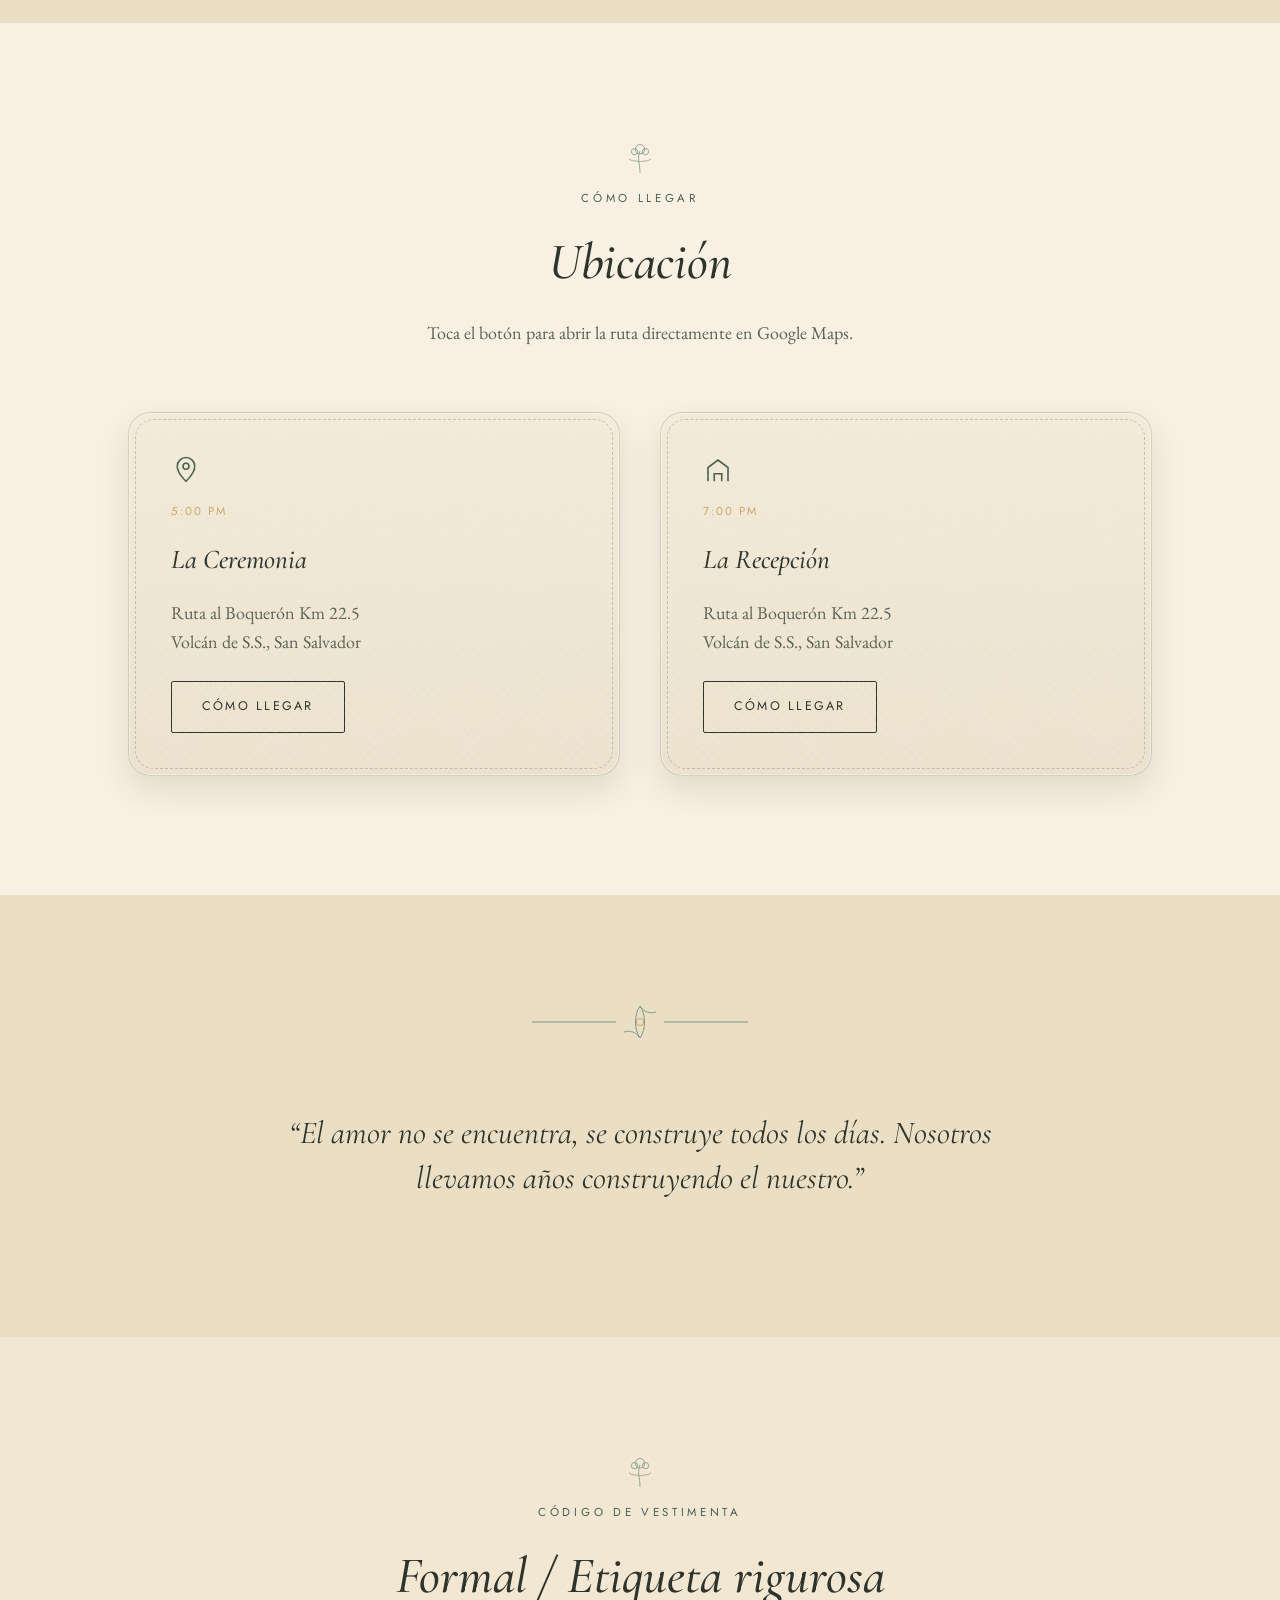
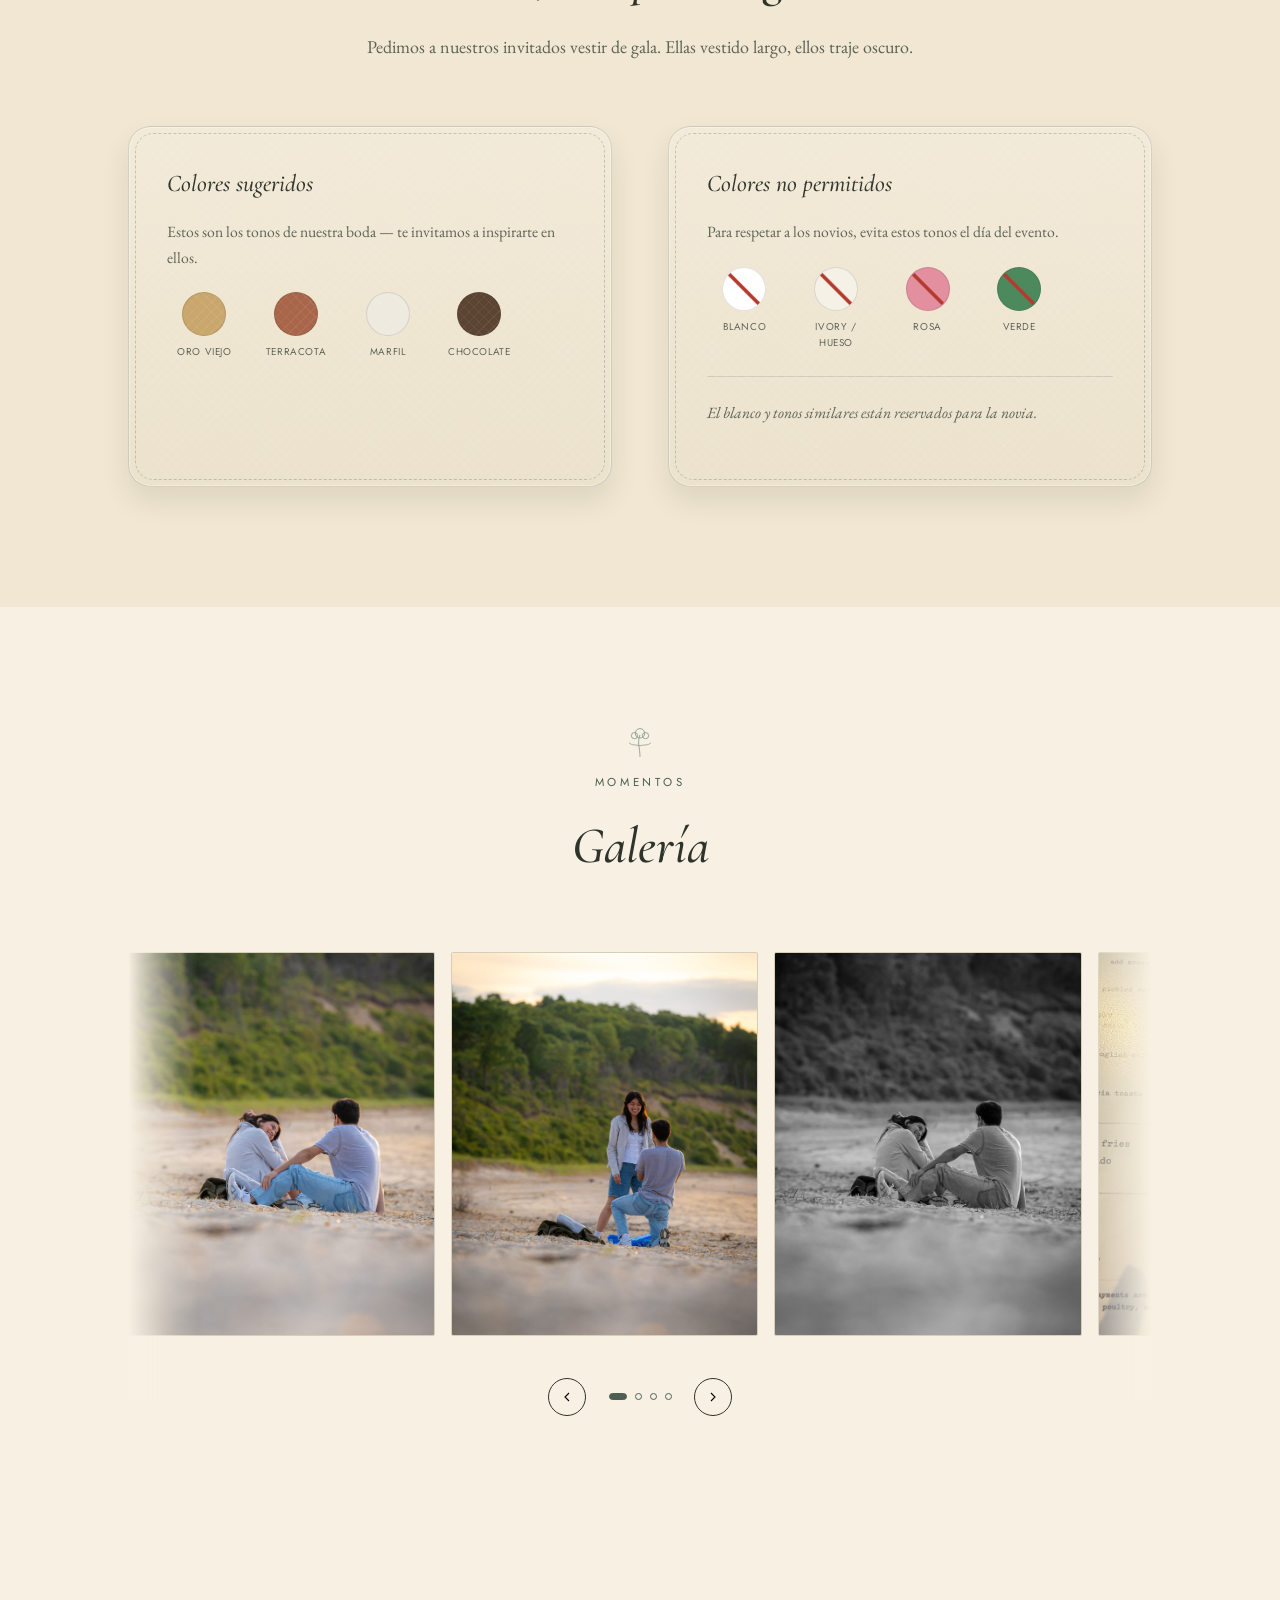
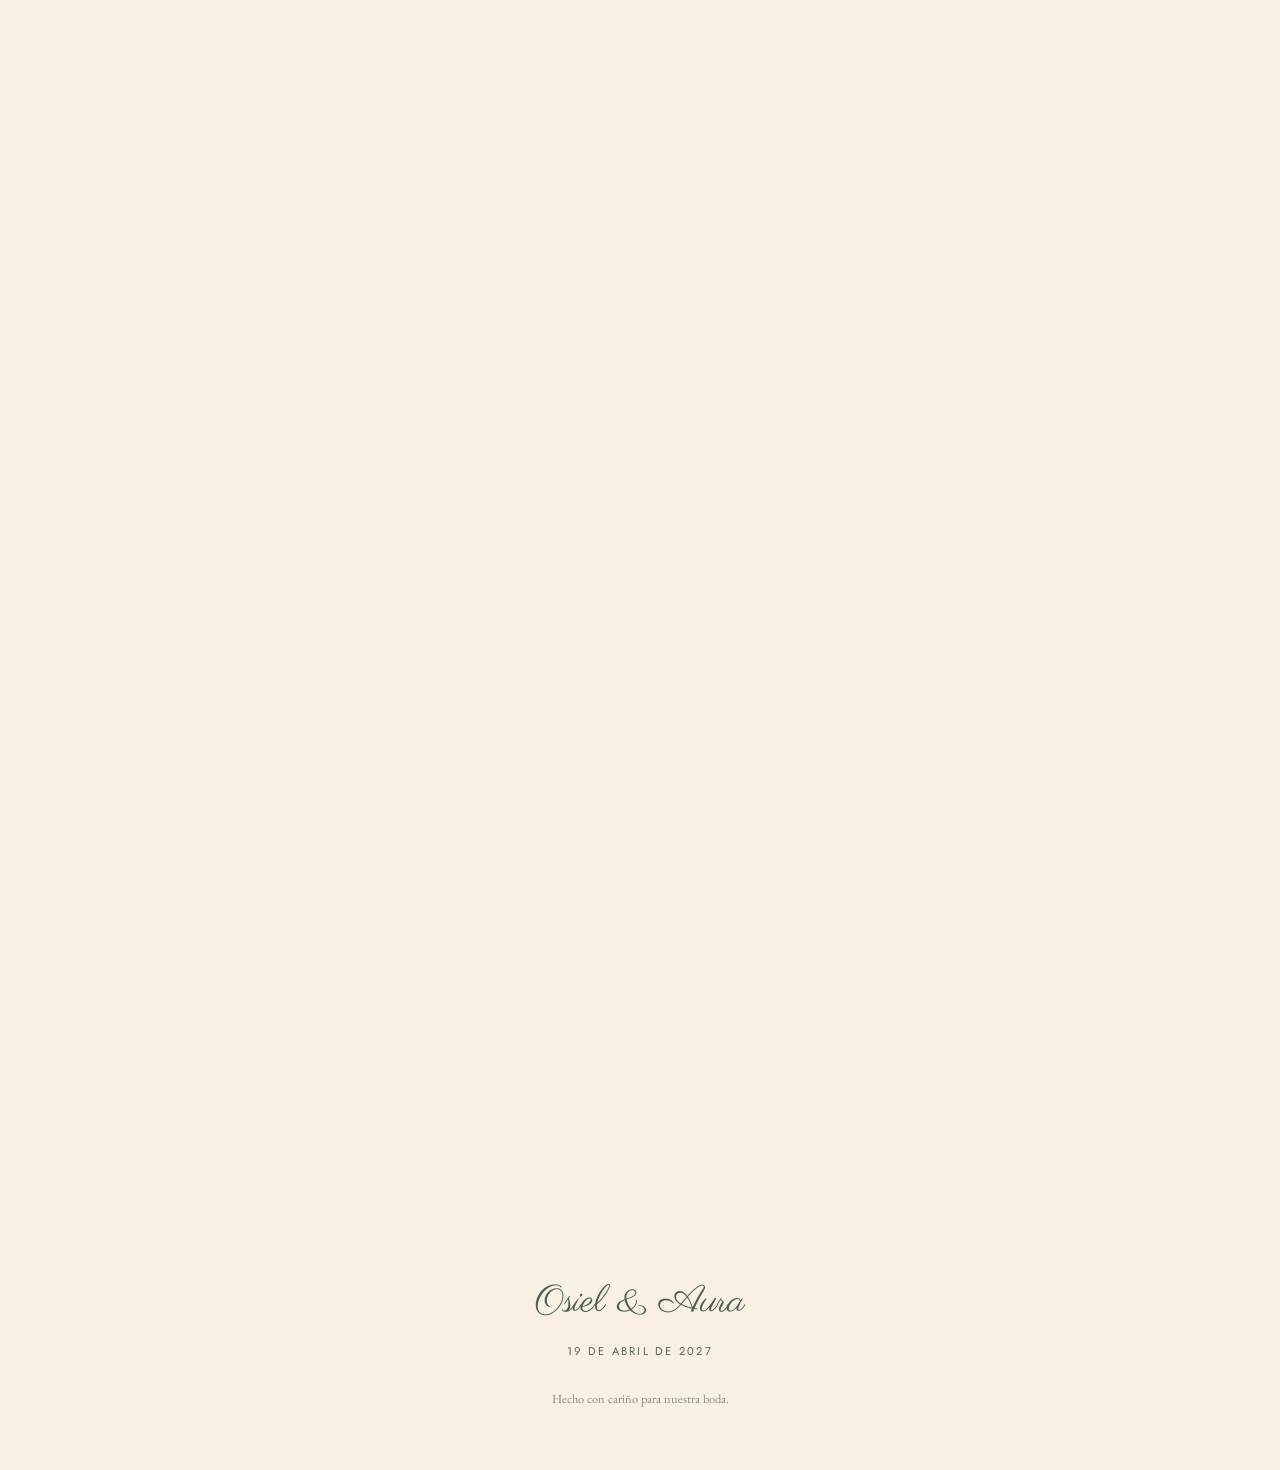
==== commit 4b007127: "Force gallery images to render immediately" ====
--- a/boda 2/index.html
+++ b/boda 2/index.html
@@ -351,28 +351,28 @@
       <h2>Galería</h2>
     </div>
 
-    <div class="gallery reveal">
+    <div class="gallery reveal is-visible">
       <div class="gallery__track" data-gallery-track data-autoplay="4200">
                   <div class="gallery__item">
-            <img src="assets/img/foto1.jpg" alt="Foto 1 de Osiel y Aura" loading="lazy" decoding="async"
+            <img src="assets/img/foto1.jpg" alt="Foto 1 de Osiel y Aura"
                  onerror="this.style.display='none'; this.nextElementSibling.style.display='flex';">
             <div class="placeholder-label" style="display:none; height:100%; align-items:center; justify-content:center;">
               Foto 1            </div>
           </div>
                   <div class="gallery__item">
-            <img src="assets/img/foto2.jpg" alt="Foto 2 de Osiel y Aura" loading="lazy" decoding="async"
+            <img src="assets/img/foto2.jpg" alt="Foto 2 de Osiel y Aura"
                  onerror="this.style.display='none'; this.nextElementSibling.style.display='flex';">
             <div class="placeholder-label" style="display:none; height:100%; align-items:center; justify-content:center;">
               Foto 2            </div>
           </div>
                   <div class="gallery__item">
-            <img src="assets/img/foto3.jpg" alt="Foto 3 de Osiel y Aura" loading="lazy" decoding="async"
+            <img src="assets/img/foto3.jpg" alt="Foto 3 de Osiel y Aura"
                  onerror="this.style.display='none'; this.nextElementSibling.style.display='flex';">
             <div class="placeholder-label" style="display:none; height:100%; align-items:center; justify-content:center;">
               Foto 3            </div>
           </div>
                   <div class="gallery__item">
-            <img src="assets/img/foto4.jpg" alt="Foto 4 de Osiel y Aura" loading="lazy" decoding="async"
+            <img src="assets/img/foto4.jpg" alt="Foto 4 de Osiel y Aura"
                  onerror="this.style.display='none'; this.nextElementSibling.style.display='flex';">
             <div class="placeholder-label" style="display:none; height:100%; align-items:center; justify-content:center;">
               Foto 4            </div>
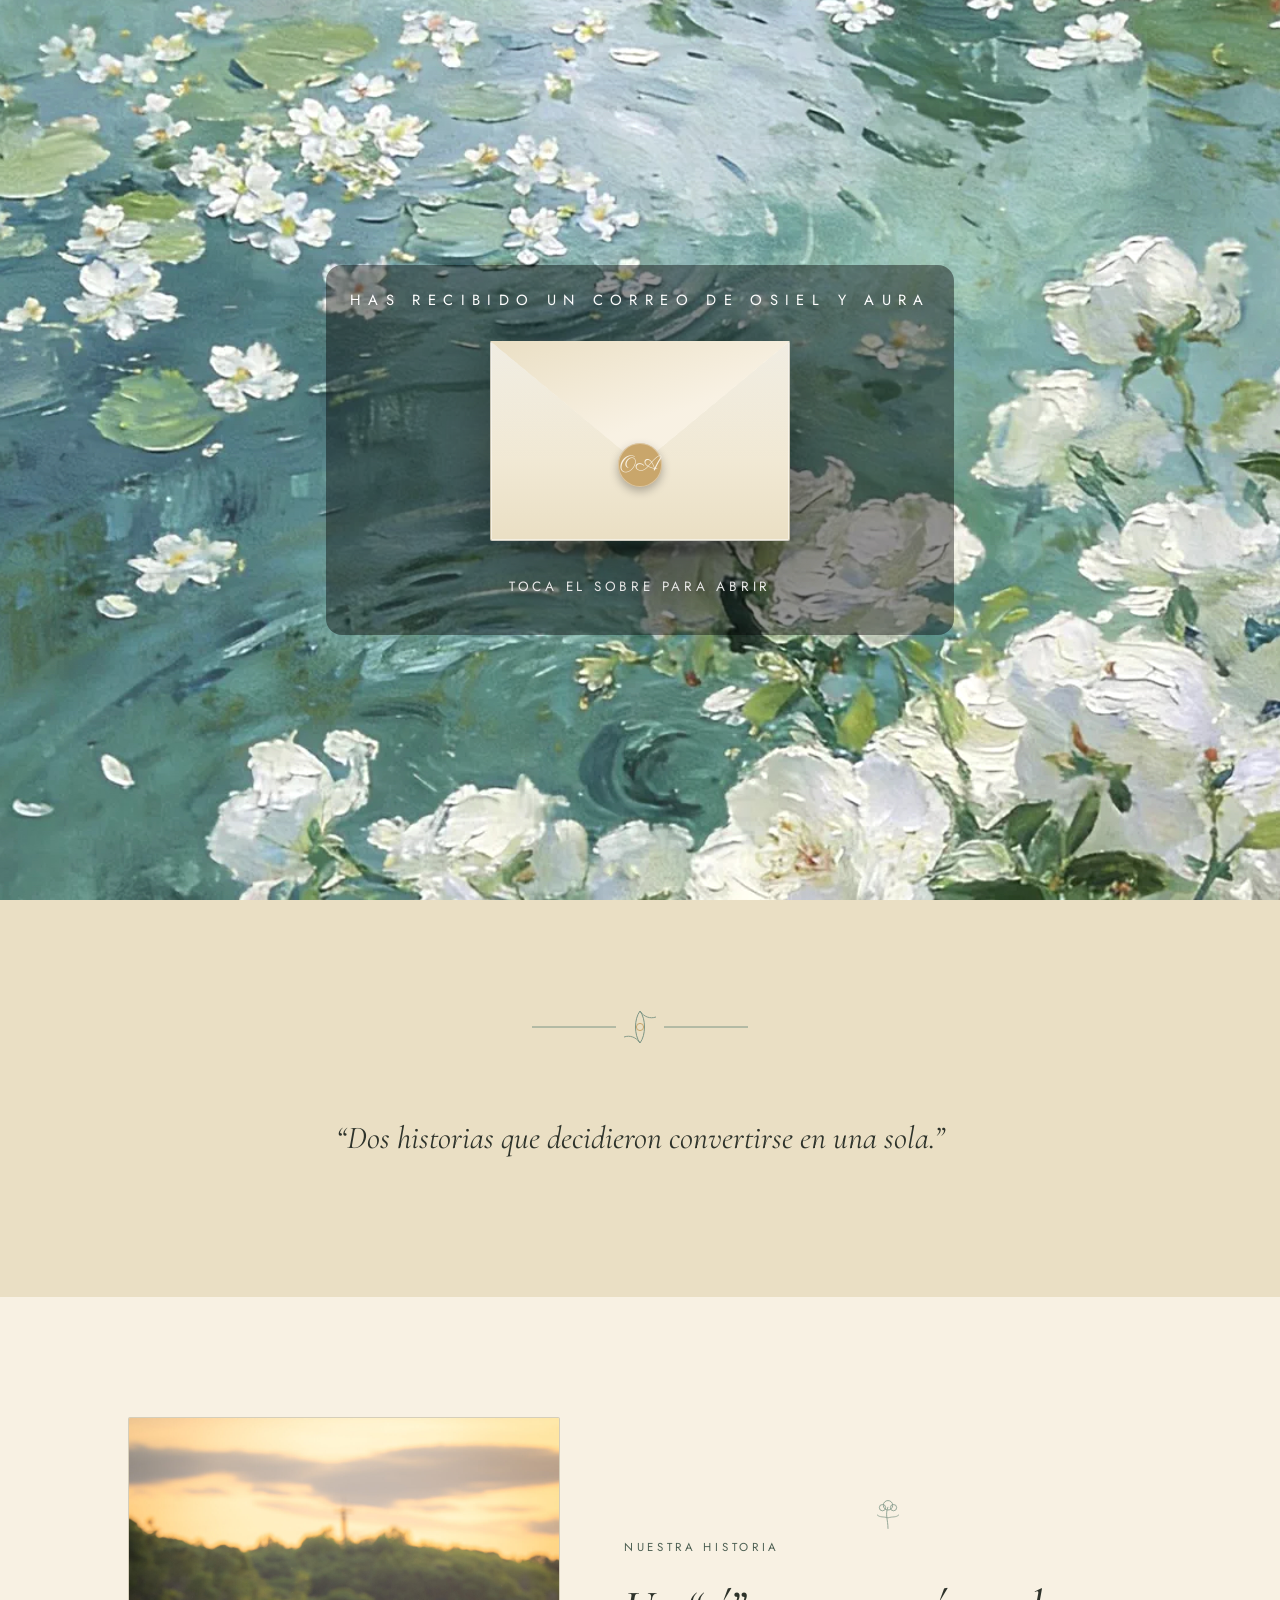
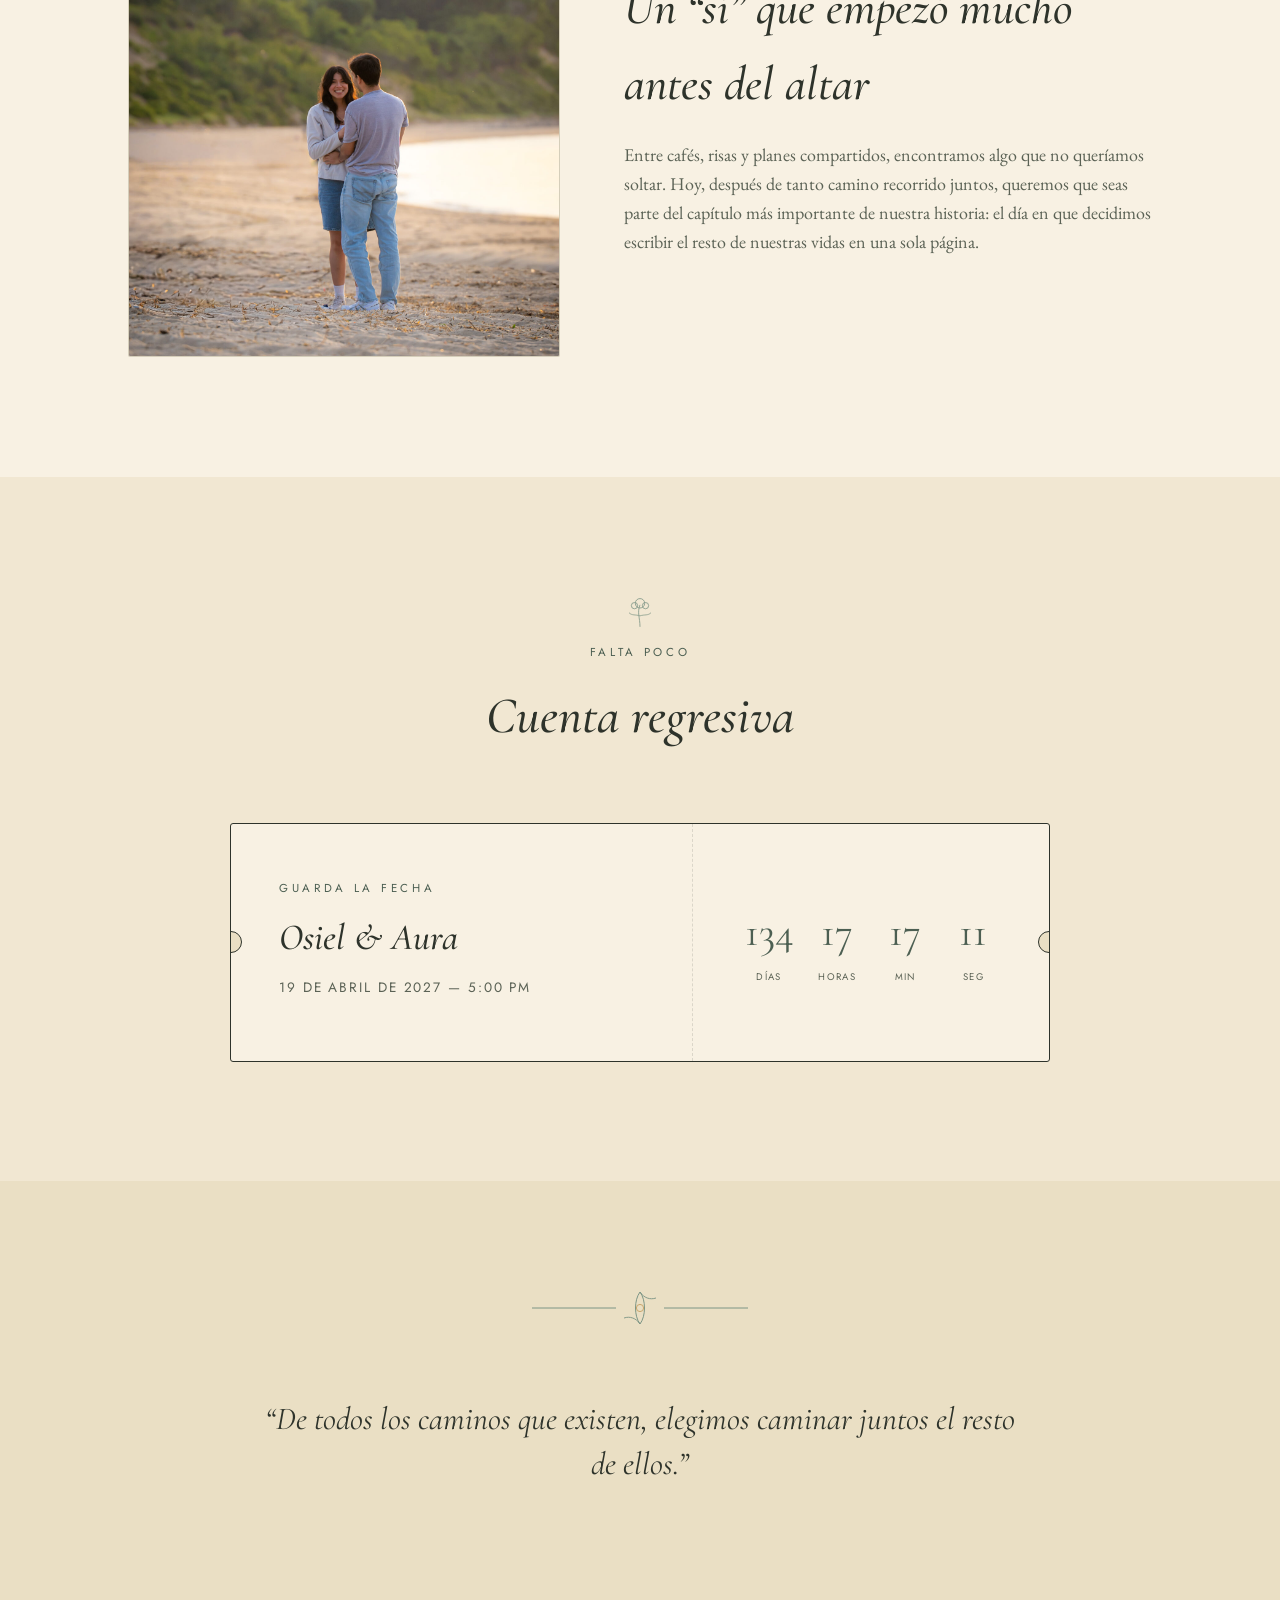
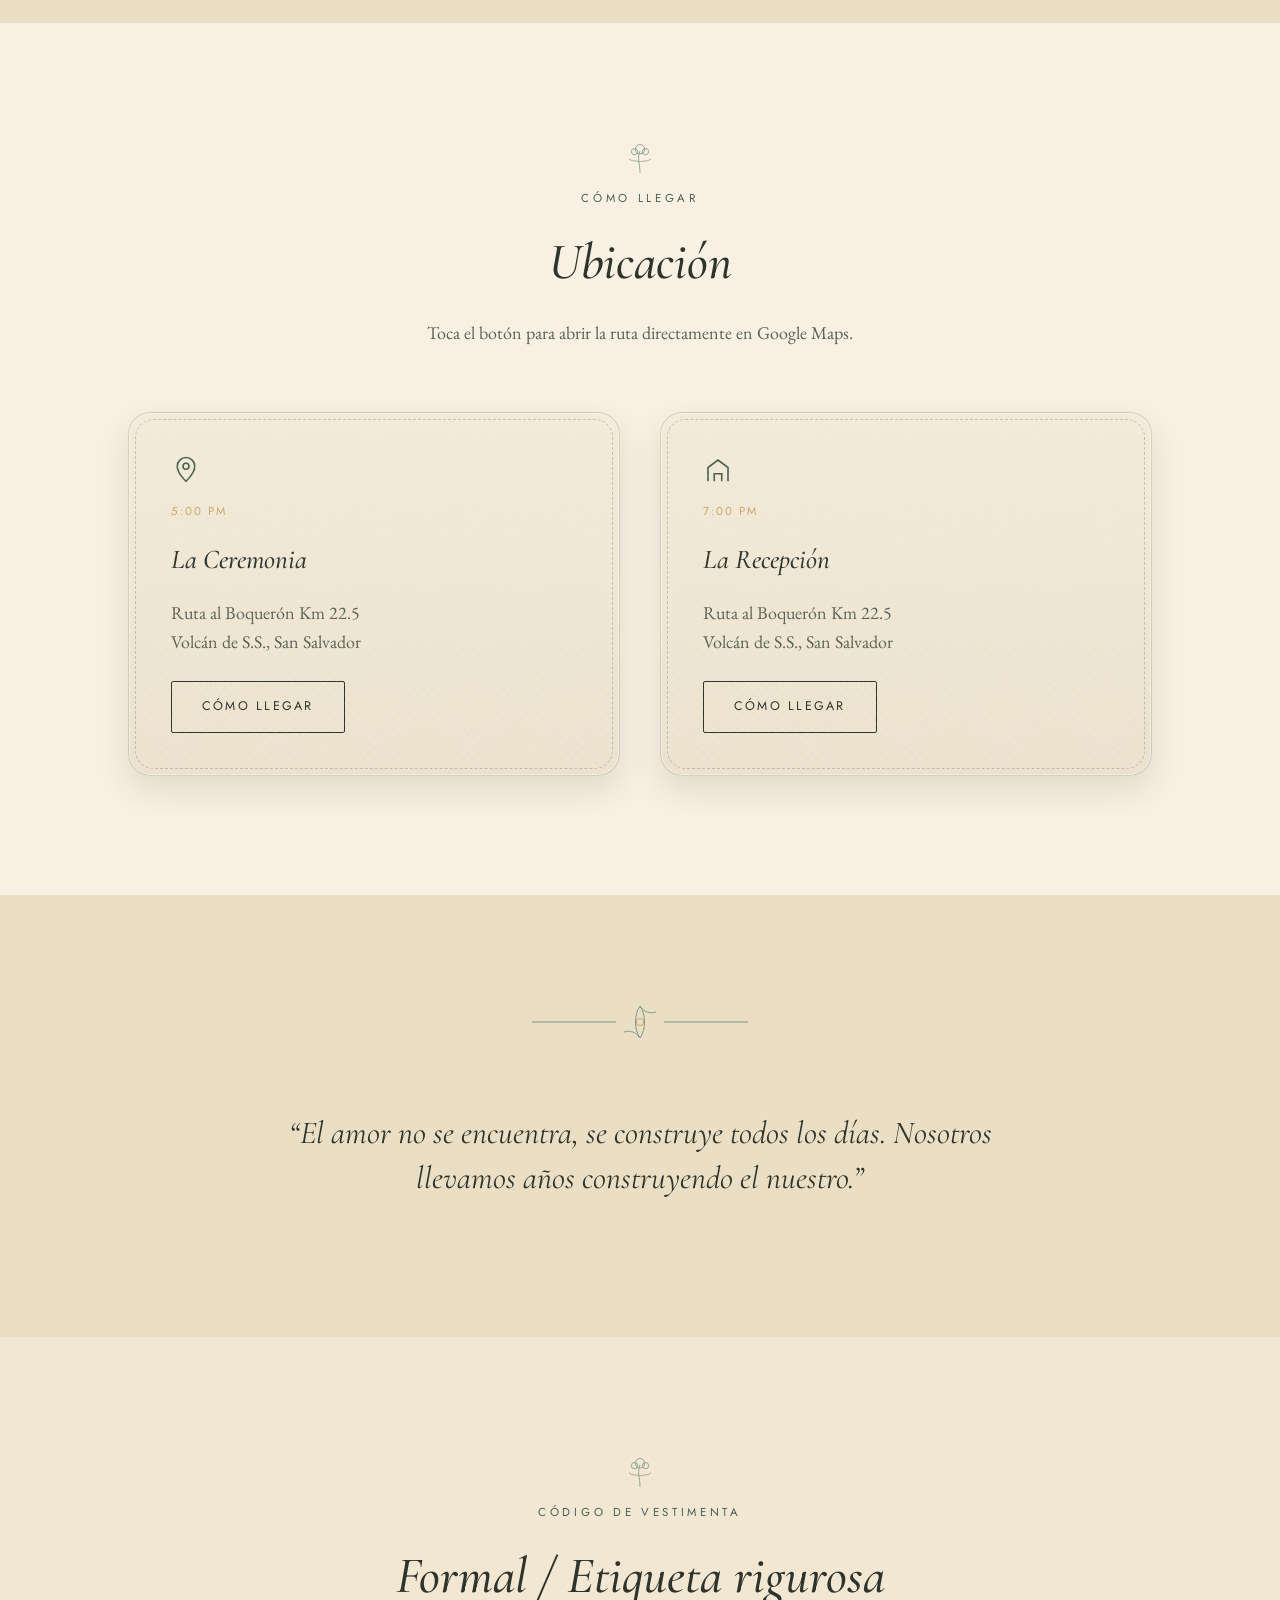
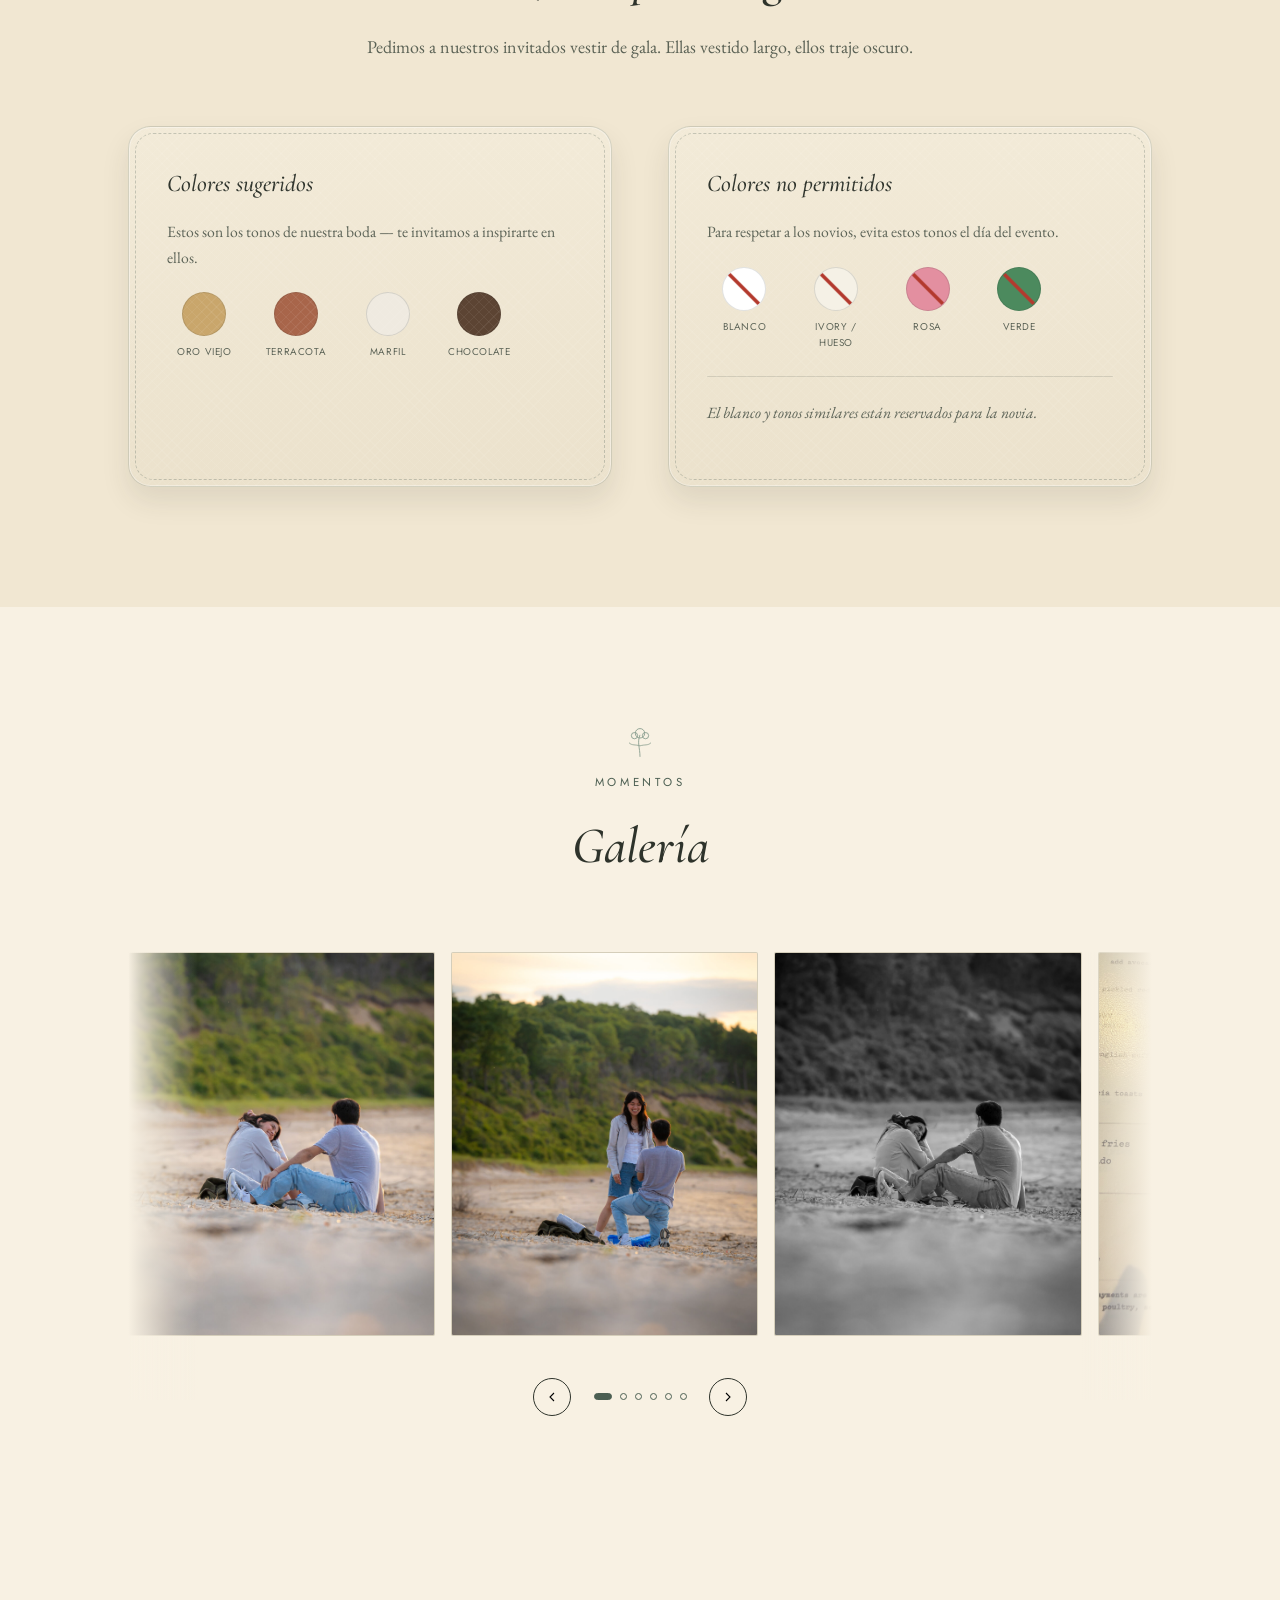
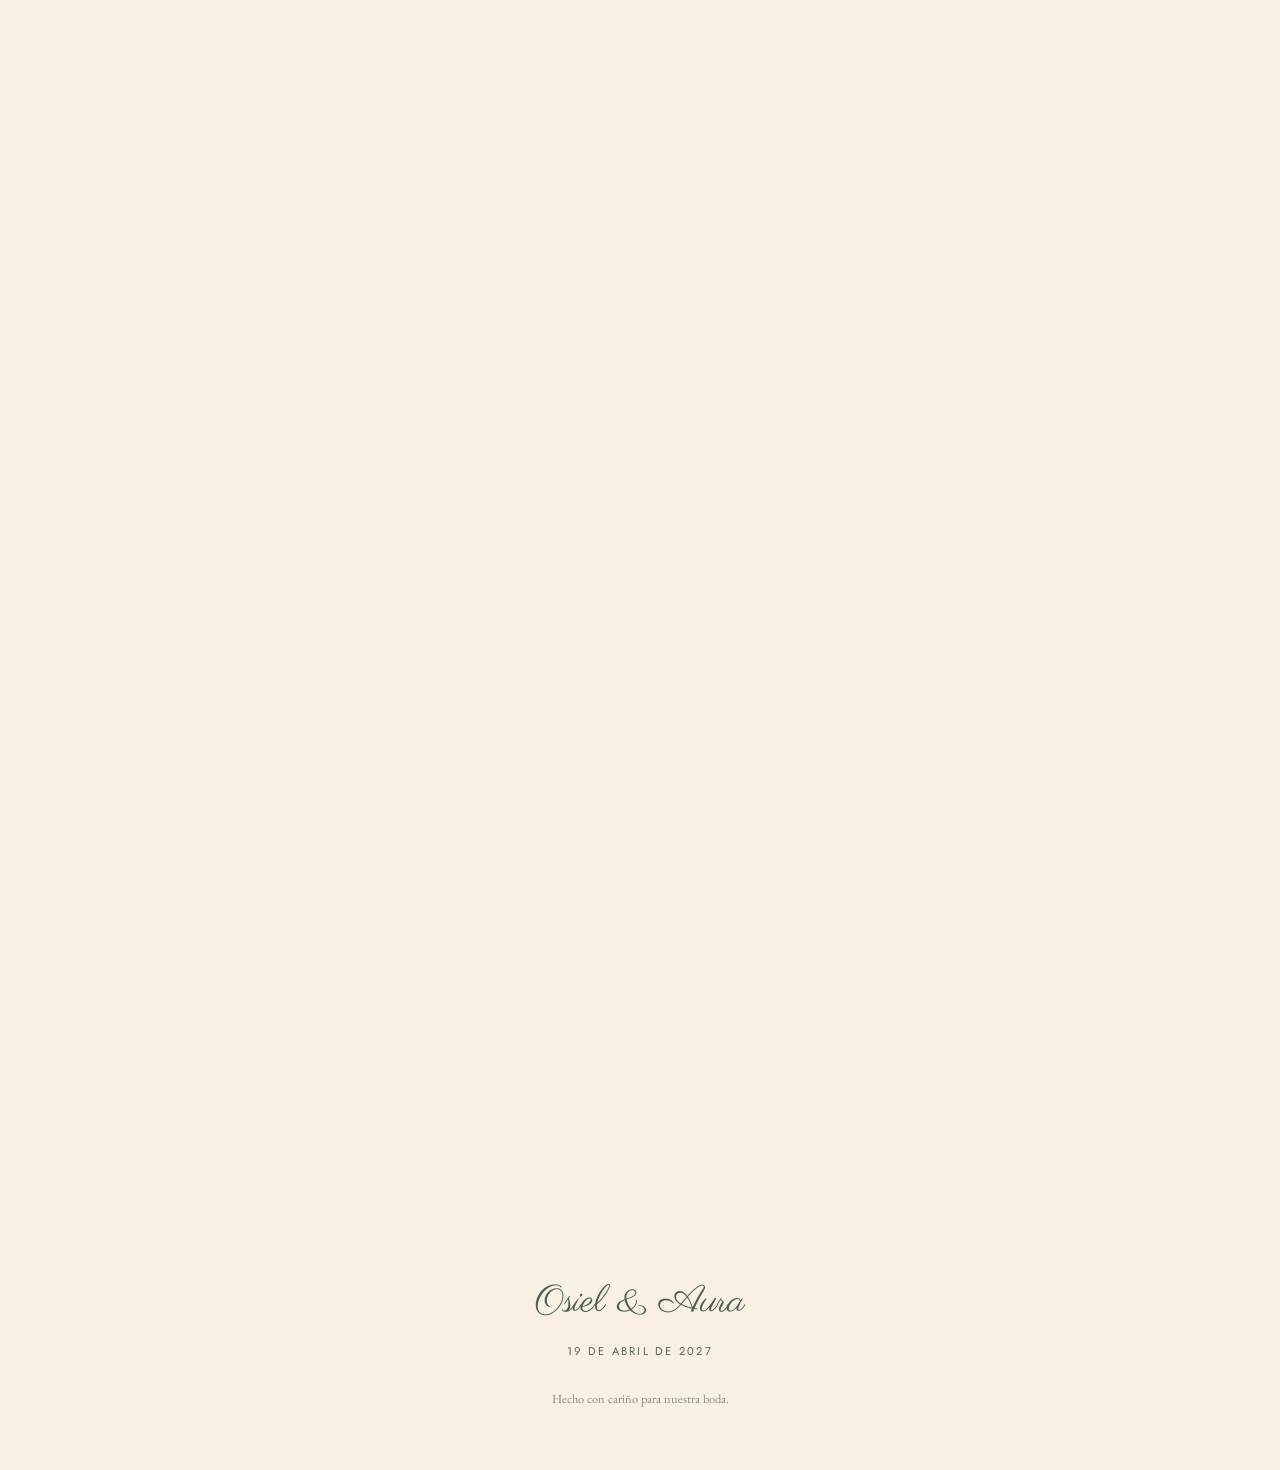
==== commit a7c1e27e: "Add two gallery images and update gallery entries" ====
--- a/boda 2/index.html
+++ b/boda 2/index.html
@@ -377,6 +377,18 @@
             <div class="placeholder-label" style="display:none; height:100%; align-items:center; justify-content:center;">
               Foto 4            </div>
           </div>
+                  <div class="gallery__item">
+            <img src="assets/img/foto5.jpg" alt="Foto 5 de Osiel y Aura"
+                 onerror="this.style.display='none'; this.nextElementSibling.style.display='flex';">
+            <div class="placeholder-label" style="display:none; height:100%; align-items:center; justify-content:center;">
+              Foto 5            </div>
+          </div>
+                  <div class="gallery__item">
+            <img src="assets/img/foto6.jpg" alt="Foto 6 de Osiel y Aura"
+                 onerror="this.style.display='none'; this.nextElementSibling.style.display='flex';">
+            <div class="placeholder-label" style="display:none; height:100%; align-items:center; justify-content:center;">
+              Foto 6            </div>
+          </div>
               </div>
       <div class="gallery__nav">
         <button type="button" data-gallery-prev aria-label="Foto anterior">
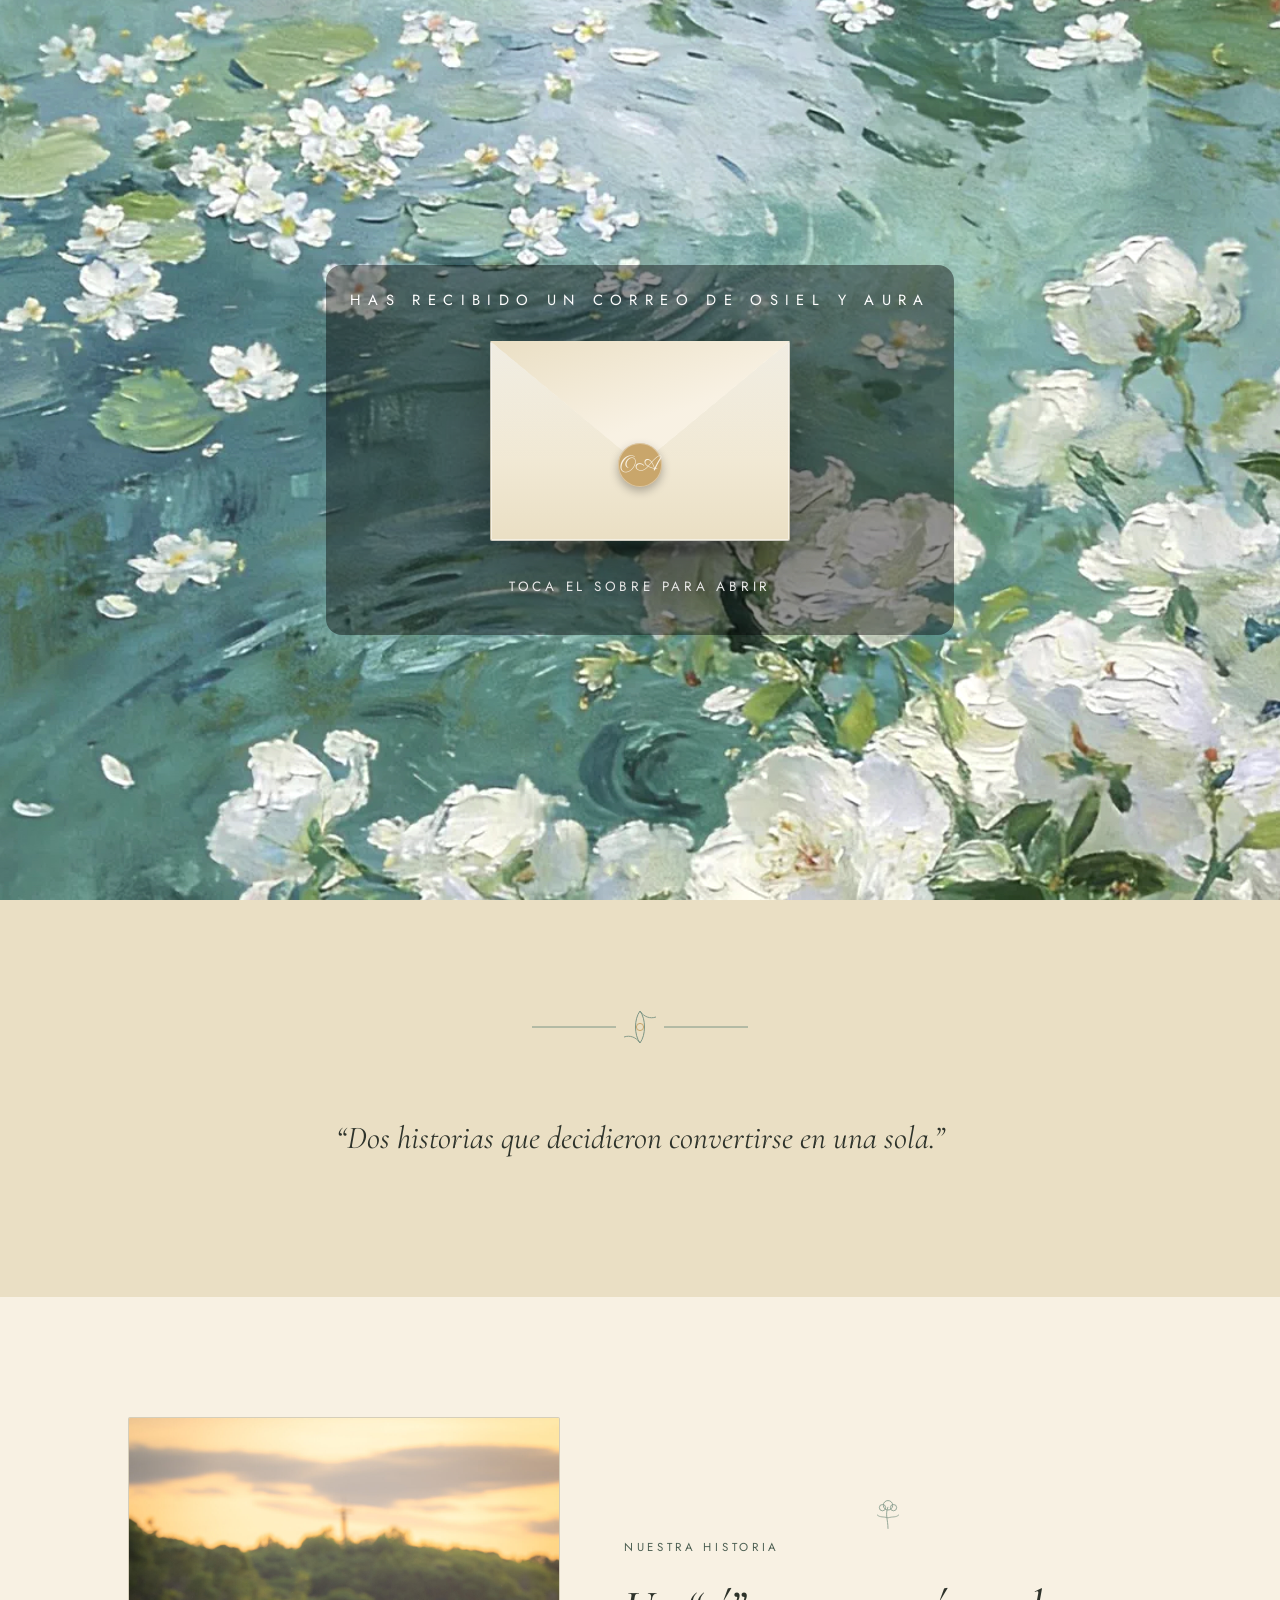
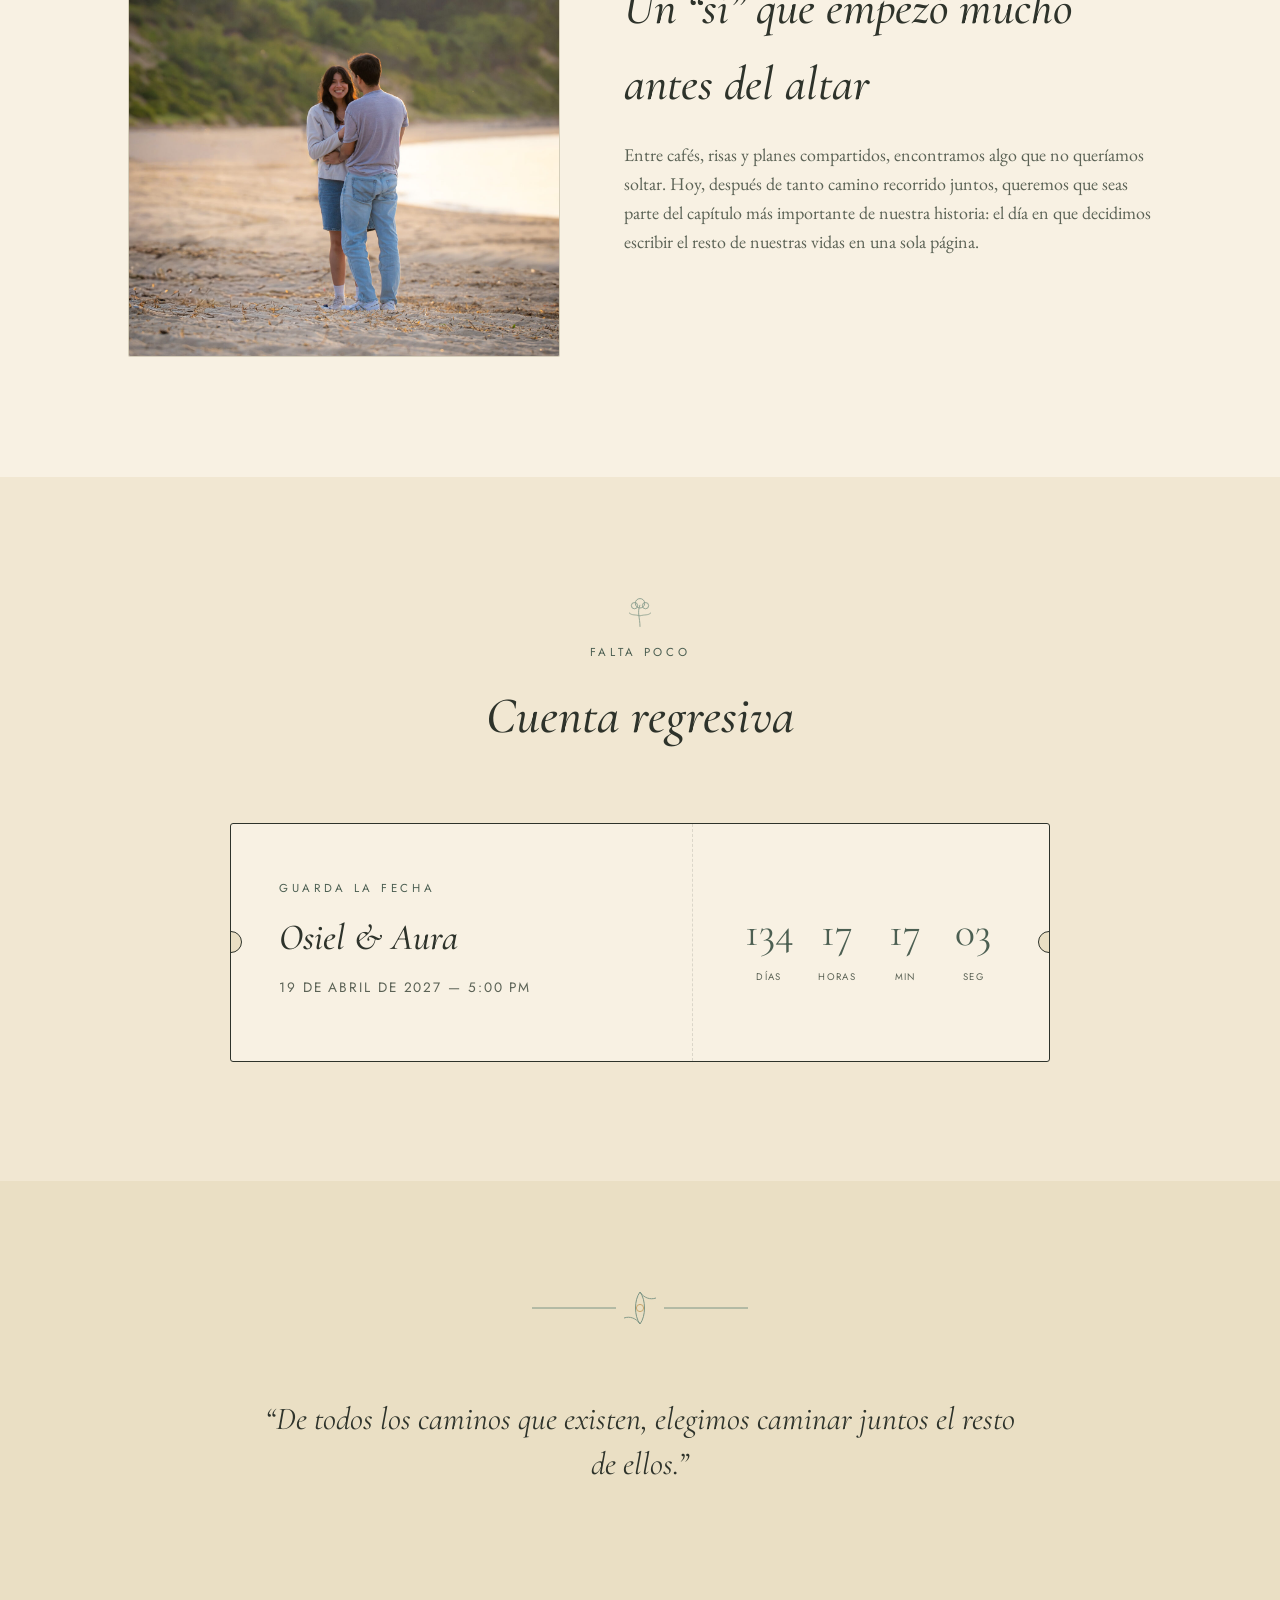
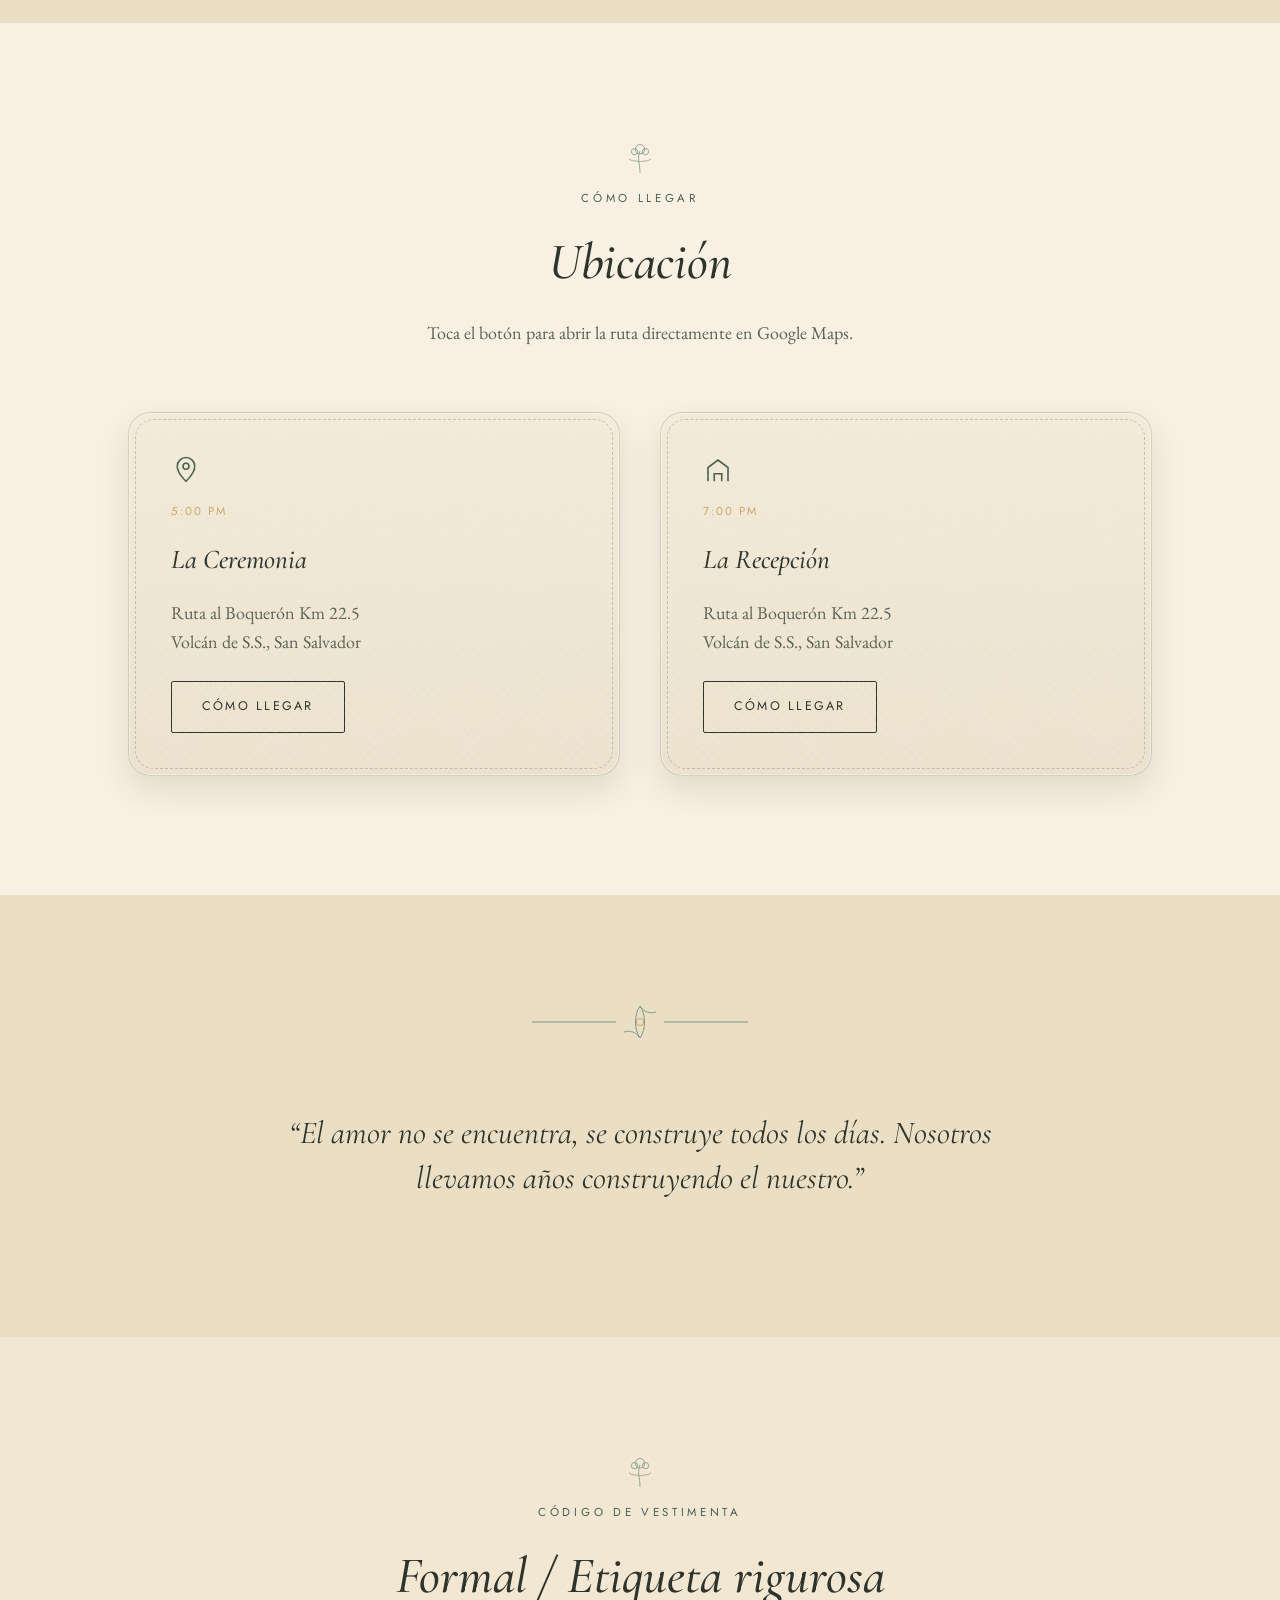
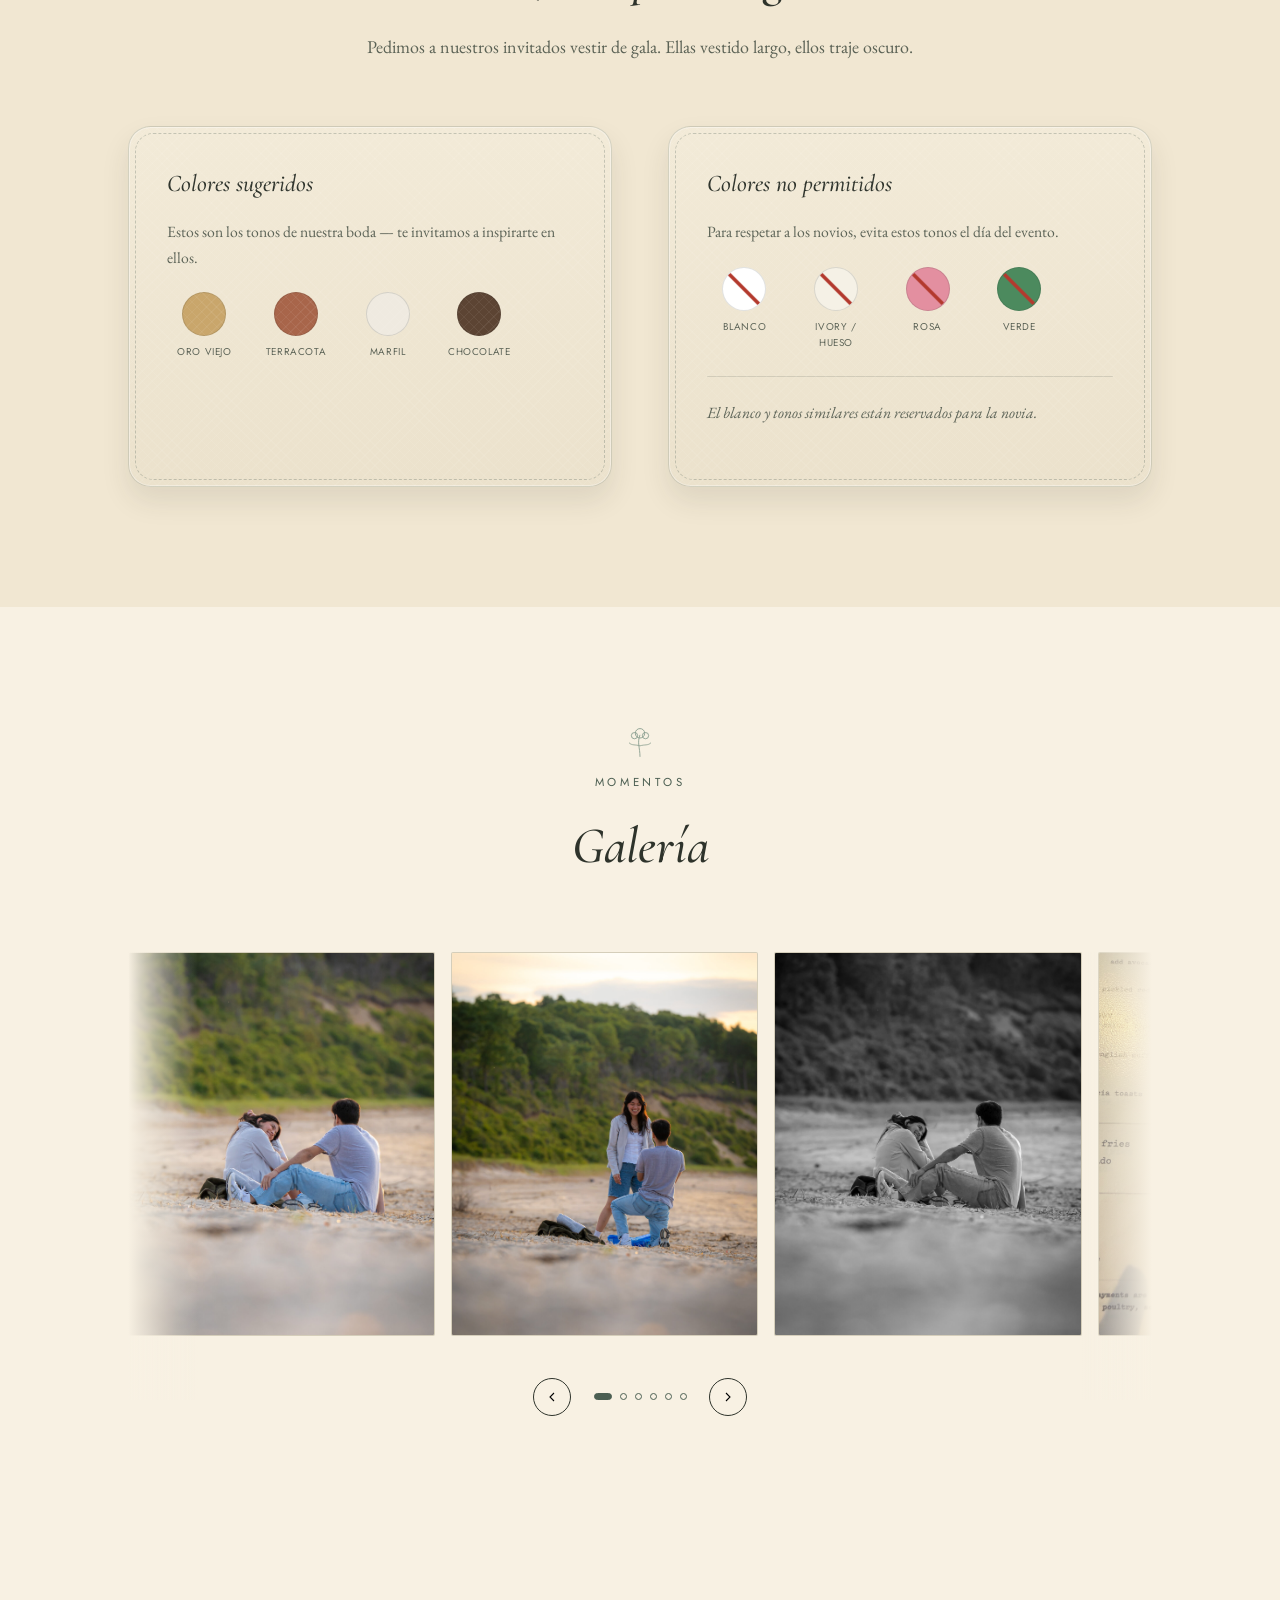
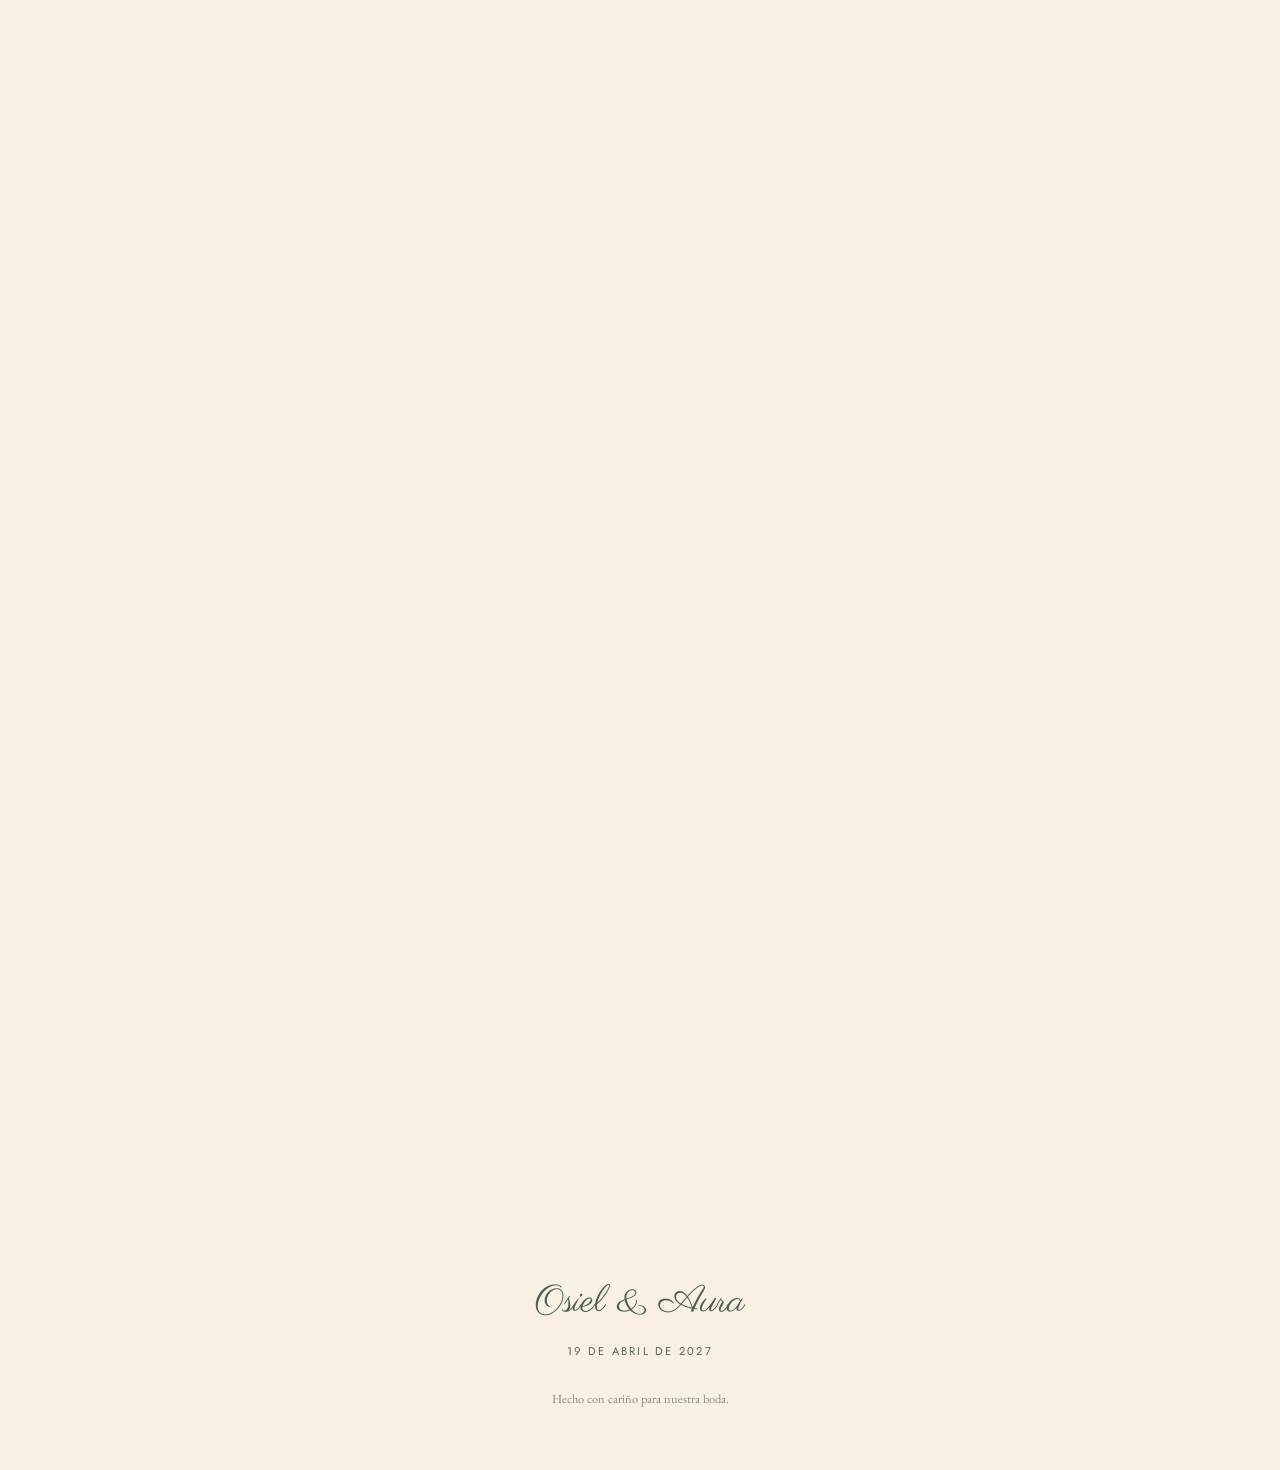
==== commit 83779135: "Update changes" ====
--- a/boda 2/index.html
+++ b/boda 2/index.html
@@ -378,13 +378,13 @@
               Foto 4            </div>
           </div>
                   <div class="gallery__item">
-            <img src="assets/img/foto5.jpg" alt="Foto 5 de Osiel y Aura"
+            <img src="/Applications/PROYECT/webBoda-/boda 2/assets/img/foto5.jpeg" alt="Foto 5 de Osiel y Aura"
                  onerror="this.style.display='none'; this.nextElementSibling.style.display='flex';">
             <div class="placeholder-label" style="display:none; height:100%; align-items:center; justify-content:center;">
               Foto 5            </div>
           </div>
                   <div class="gallery__item">
-            <img src="assets/img/foto6.jpg" alt="Foto 6 de Osiel y Aura"
+            <img src="/Applications/PROYECT/webBoda-/boda 2/assets/img/foto6.jpeg" alt="Foto 6 de Osiel y Aura"
                  onerror="this.style.display='none'; this.nextElementSibling.style.display='flex';">
             <div class="placeholder-label" style="display:none; height:100%; align-items:center; justify-content:center;">
               Foto 6            </div>
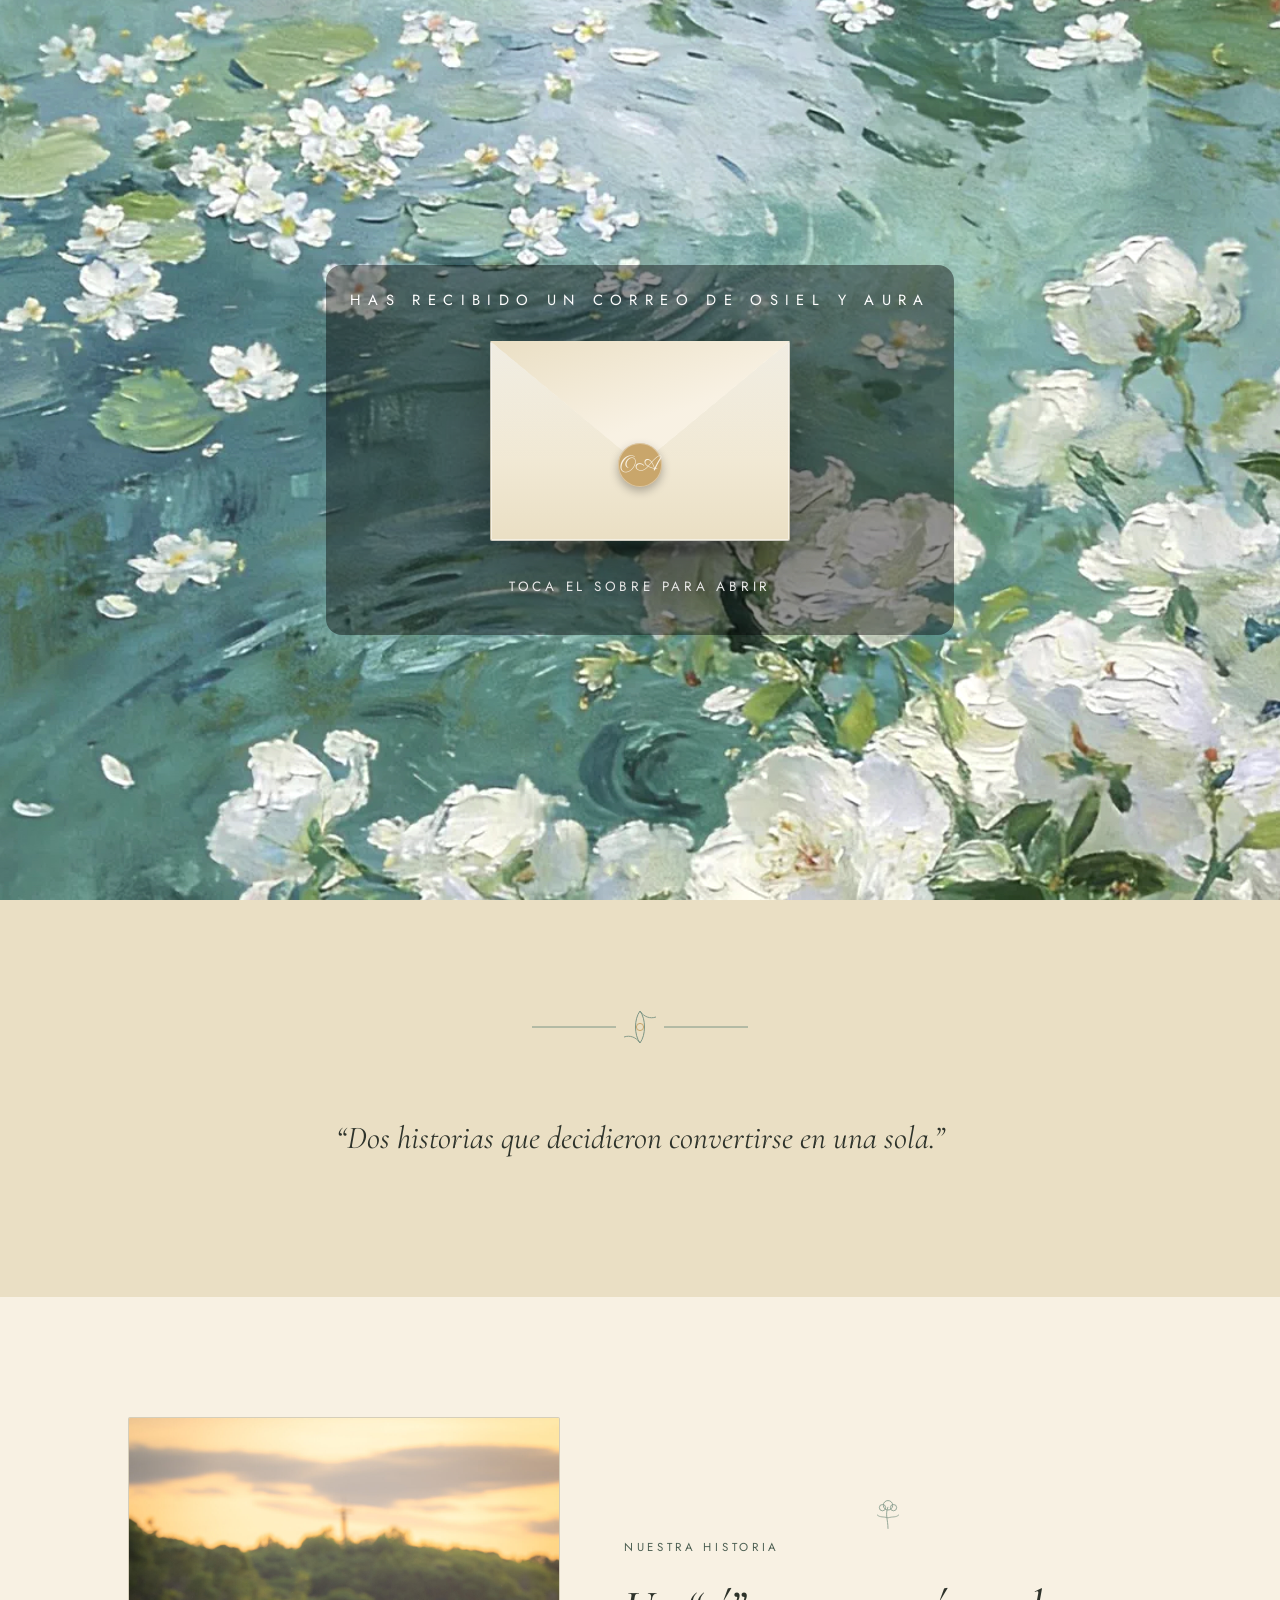
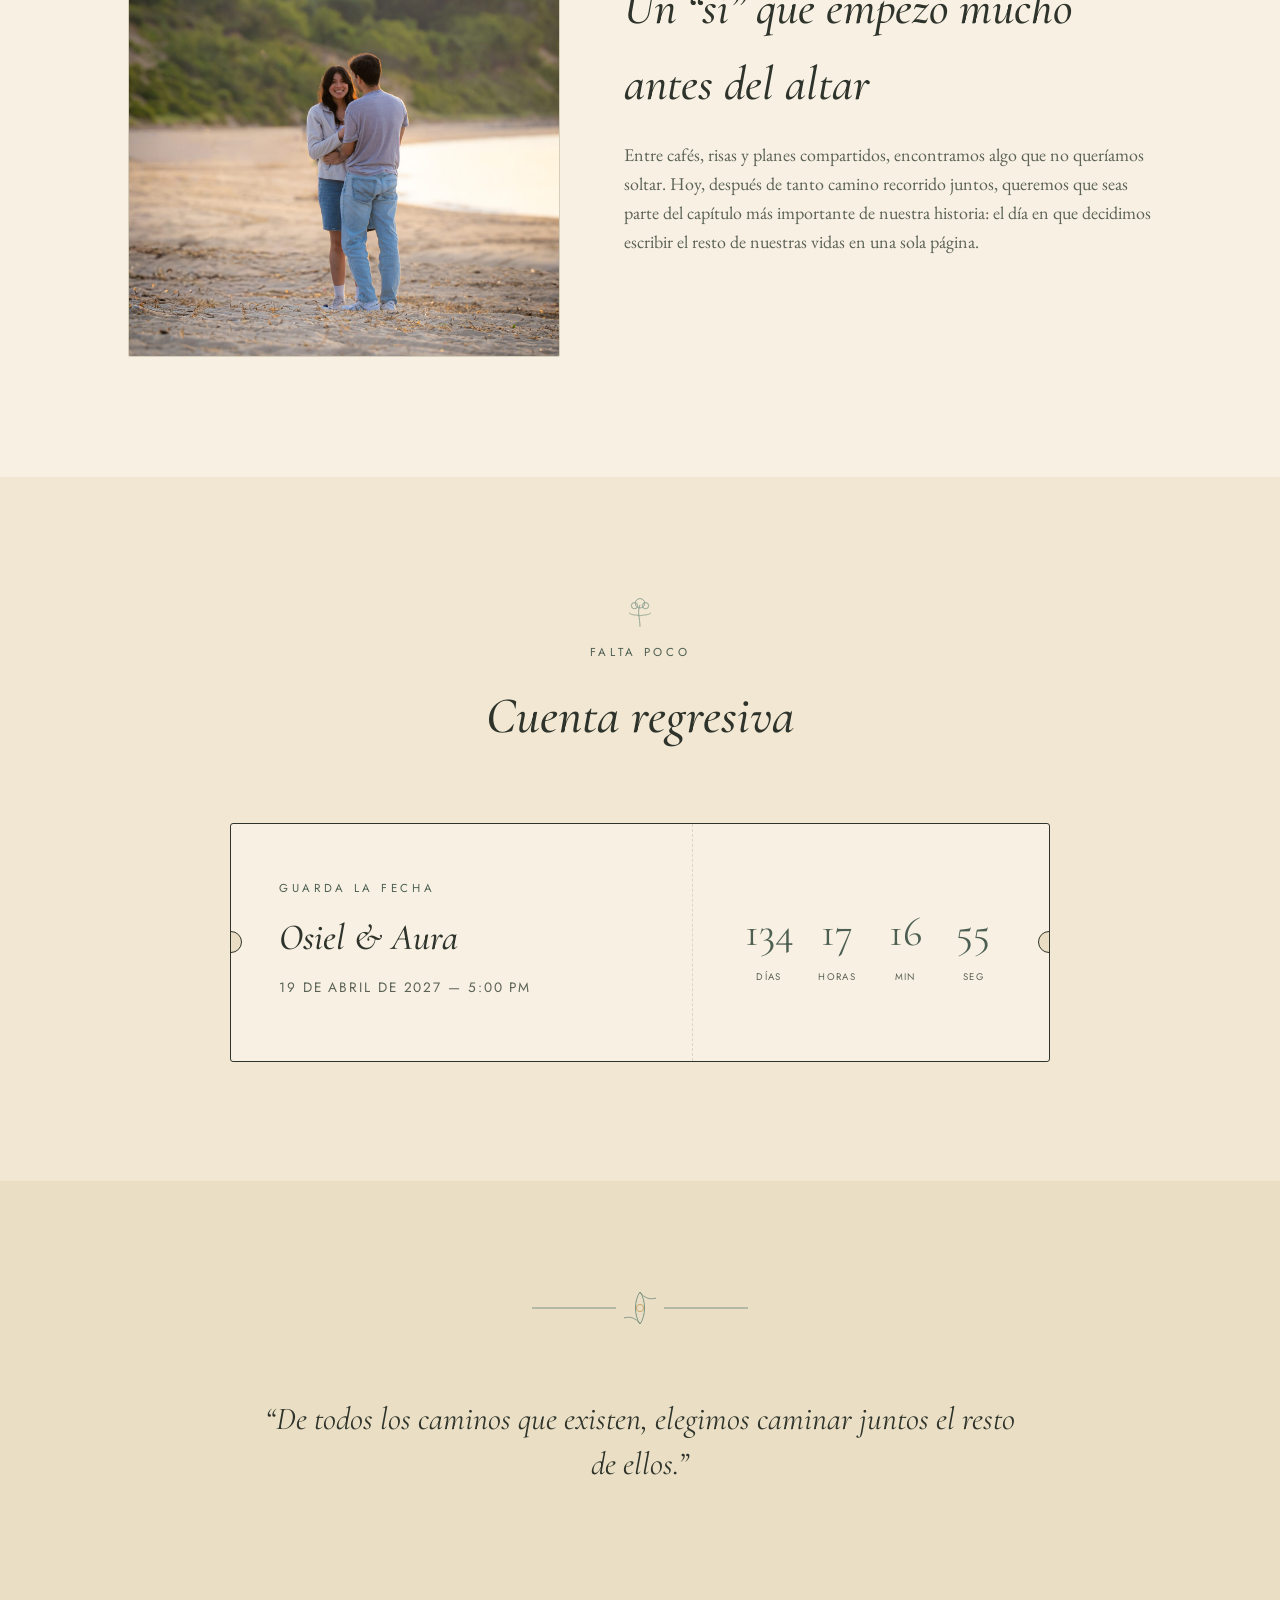
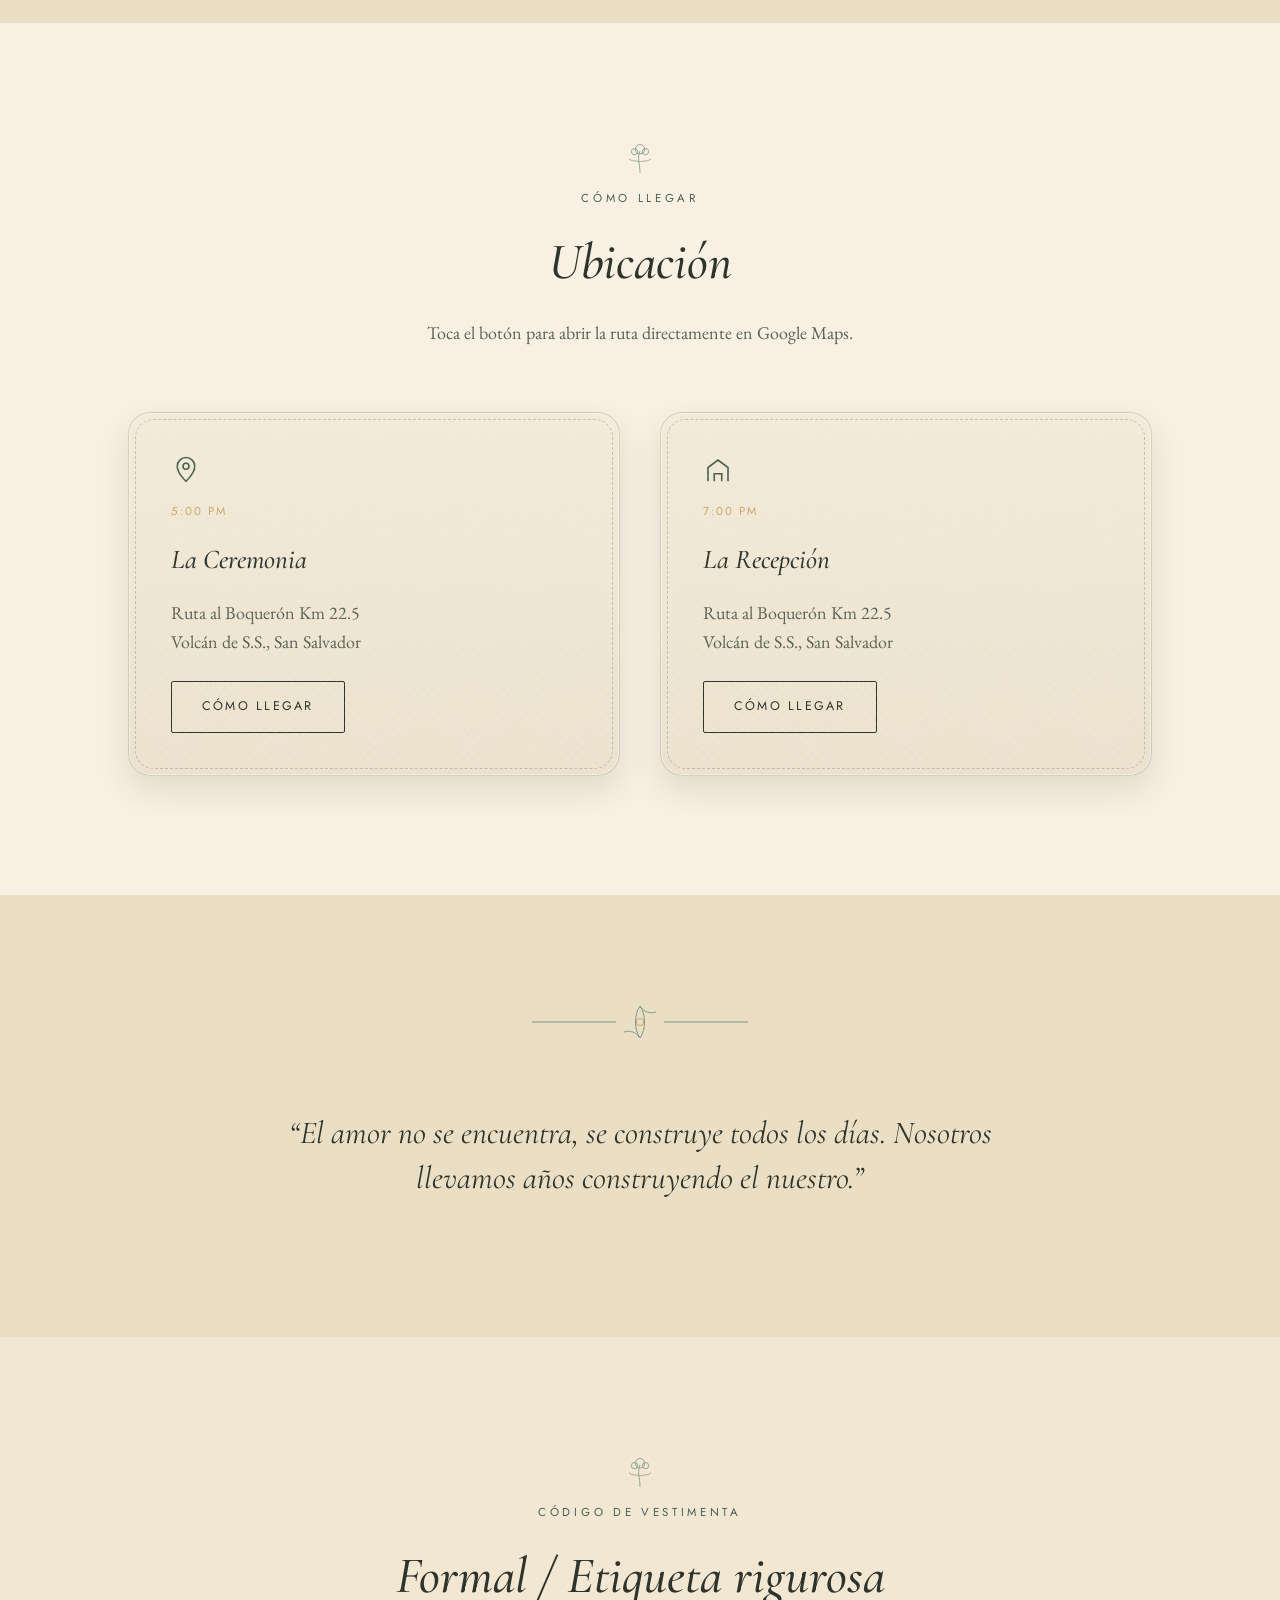
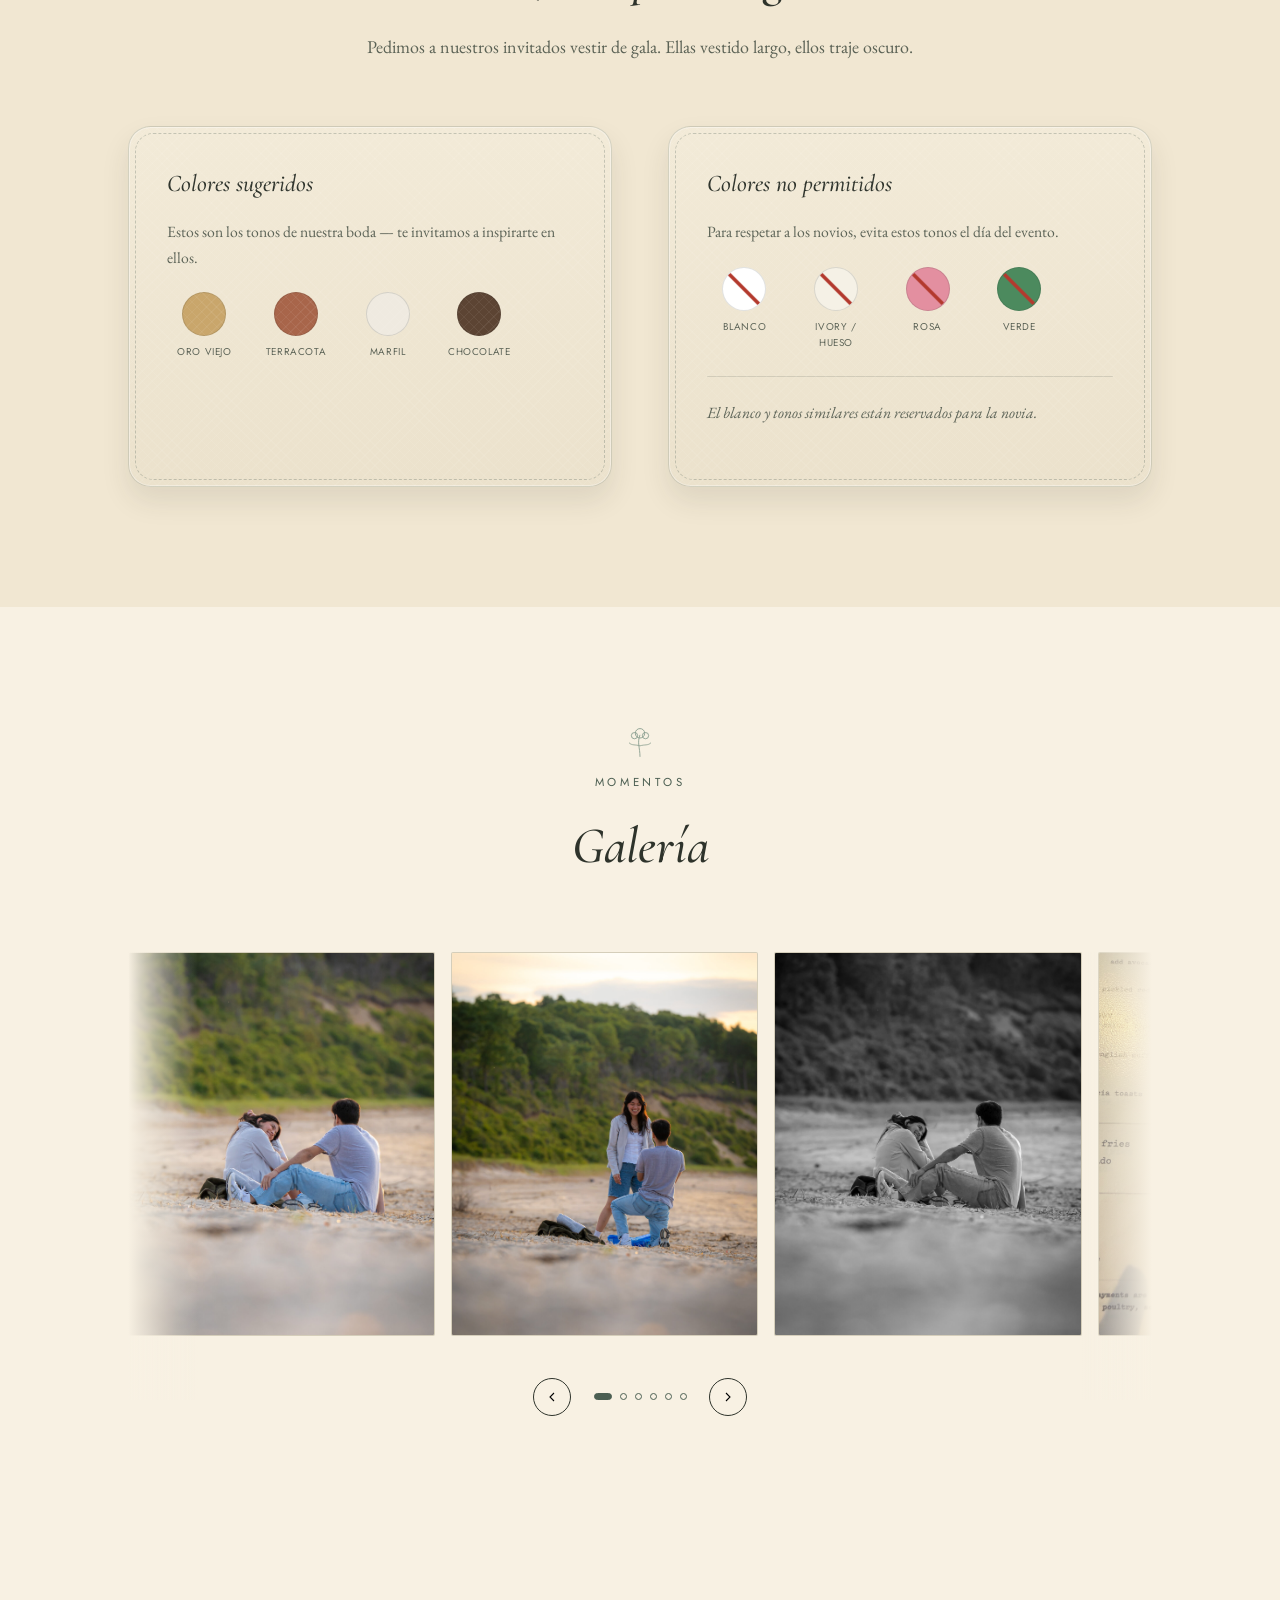
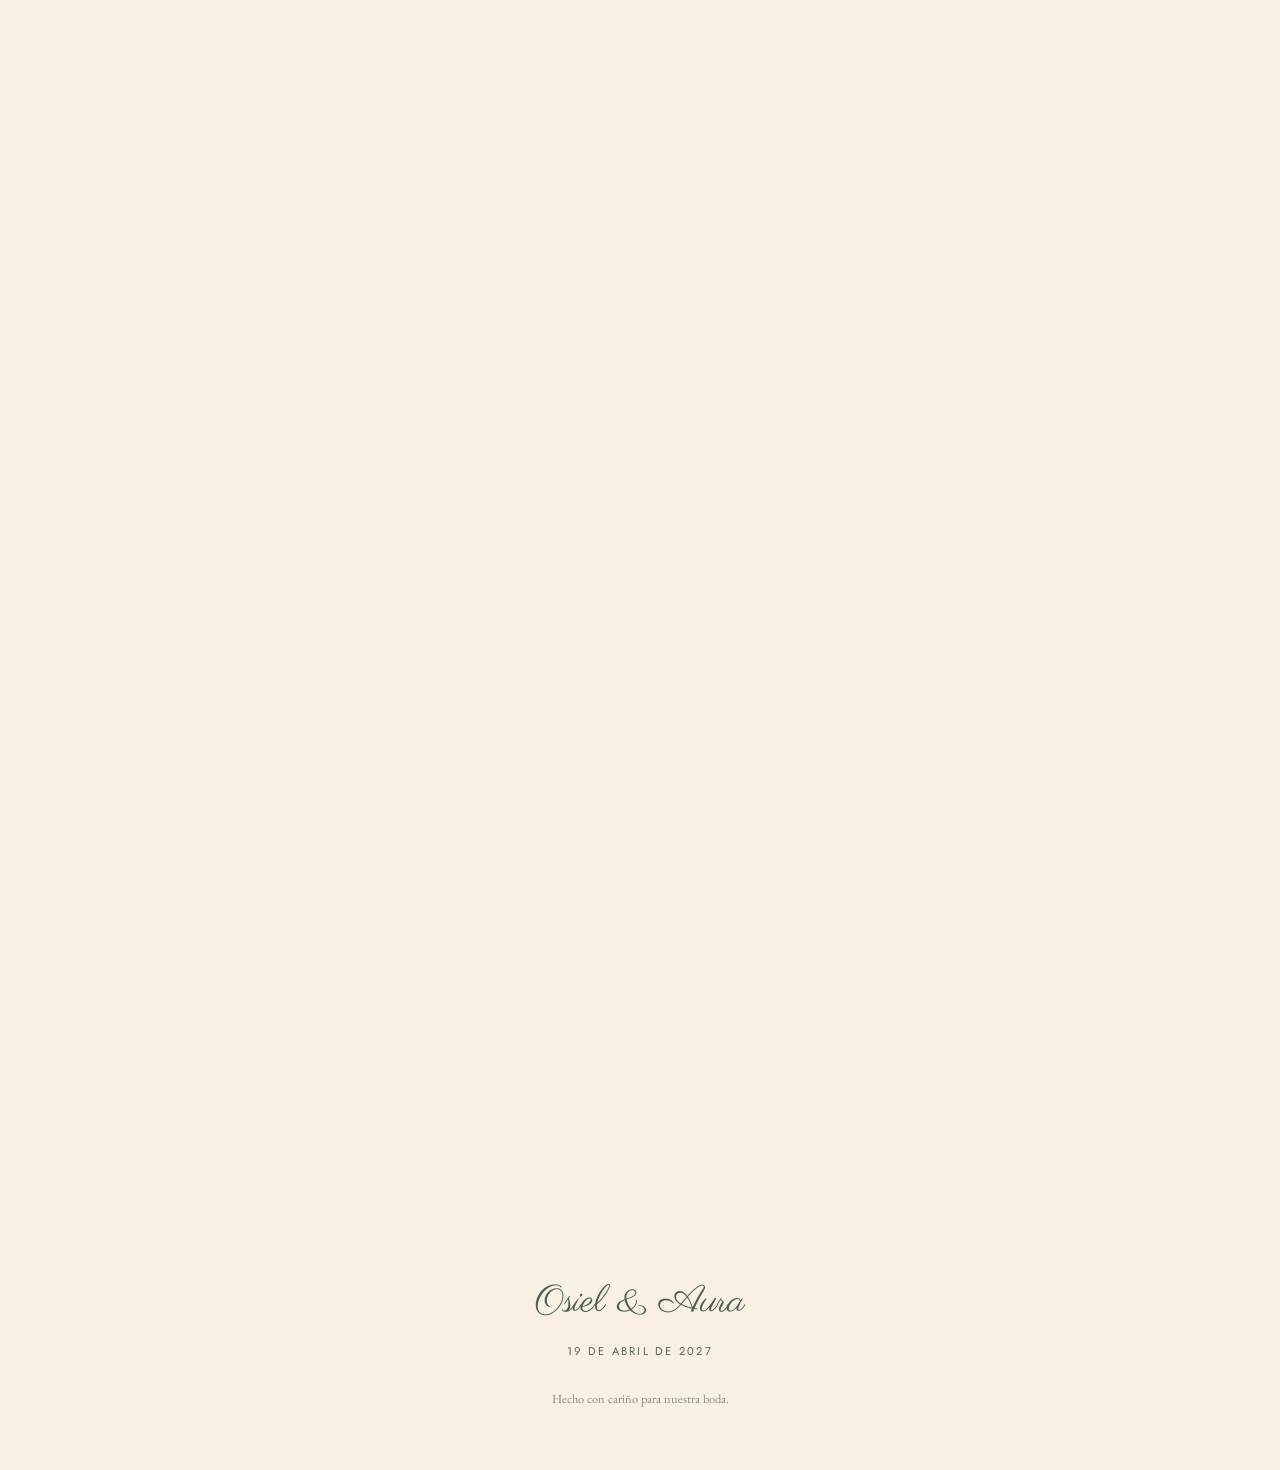
==== commit 7f73b4f8: "Fix gallery image paths" ====
--- a/boda 2/index.html
+++ b/boda 2/index.html
@@ -378,13 +378,13 @@
               Foto 4            </div>
           </div>
                   <div class="gallery__item">
-            <img src="/Applications/PROYECT/webBoda-/boda 2/assets/img/foto5.jpeg" alt="Foto 5 de Osiel y Aura"
+            <img src="assets/img/foto5.jpeg" alt="Foto 5 de Osiel y Aura"
                  onerror="this.style.display='none'; this.nextElementSibling.style.display='flex';">
             <div class="placeholder-label" style="display:none; height:100%; align-items:center; justify-content:center;">
               Foto 5            </div>
           </div>
                   <div class="gallery__item">
-            <img src="/Applications/PROYECT/webBoda-/boda 2/assets/img/foto6.jpeg" alt="Foto 6 de Osiel y Aura"
+            <img src="assets/img/foto6.jpeg" alt="Foto 6 de Osiel y Aura"
                  onerror="this.style.display='none'; this.nextElementSibling.style.display='flex';">
             <div class="placeholder-label" style="display:none; height:100%; align-items:center; justify-content:center;">
               Foto 6            </div>
